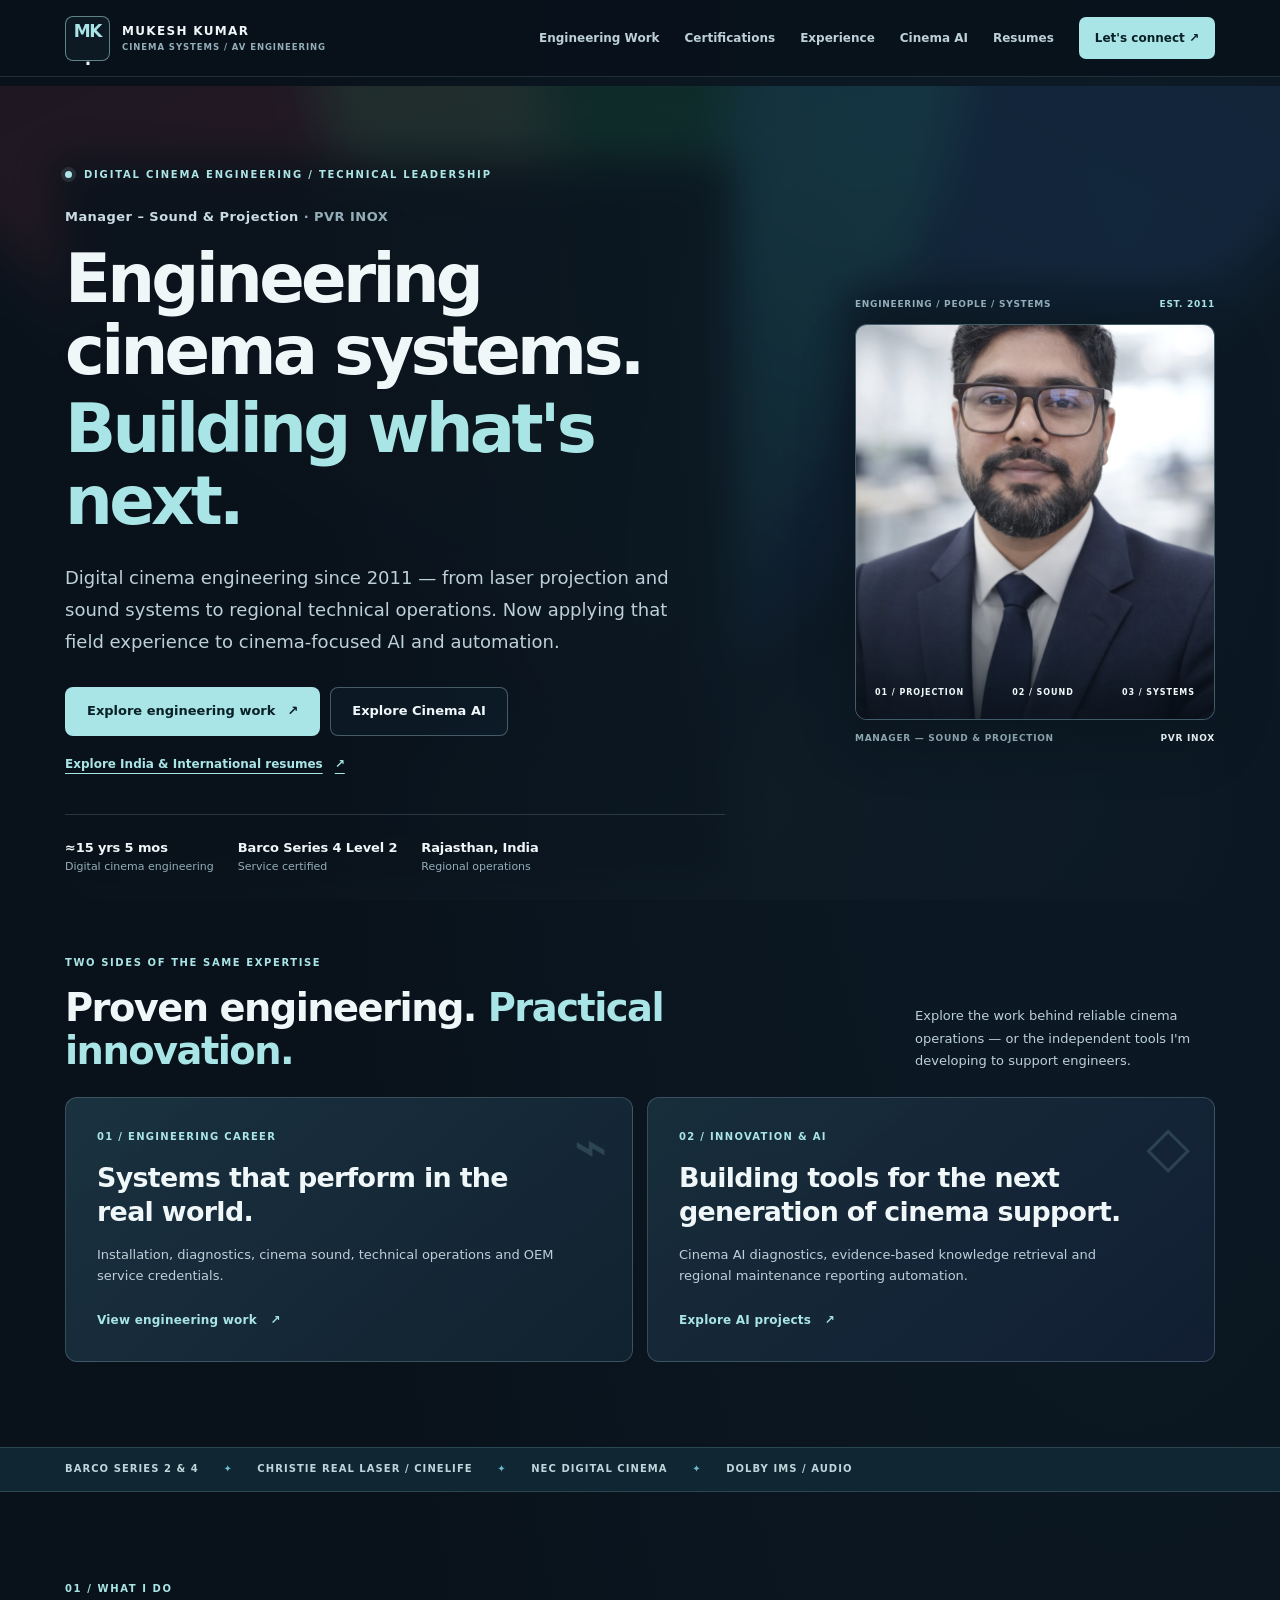
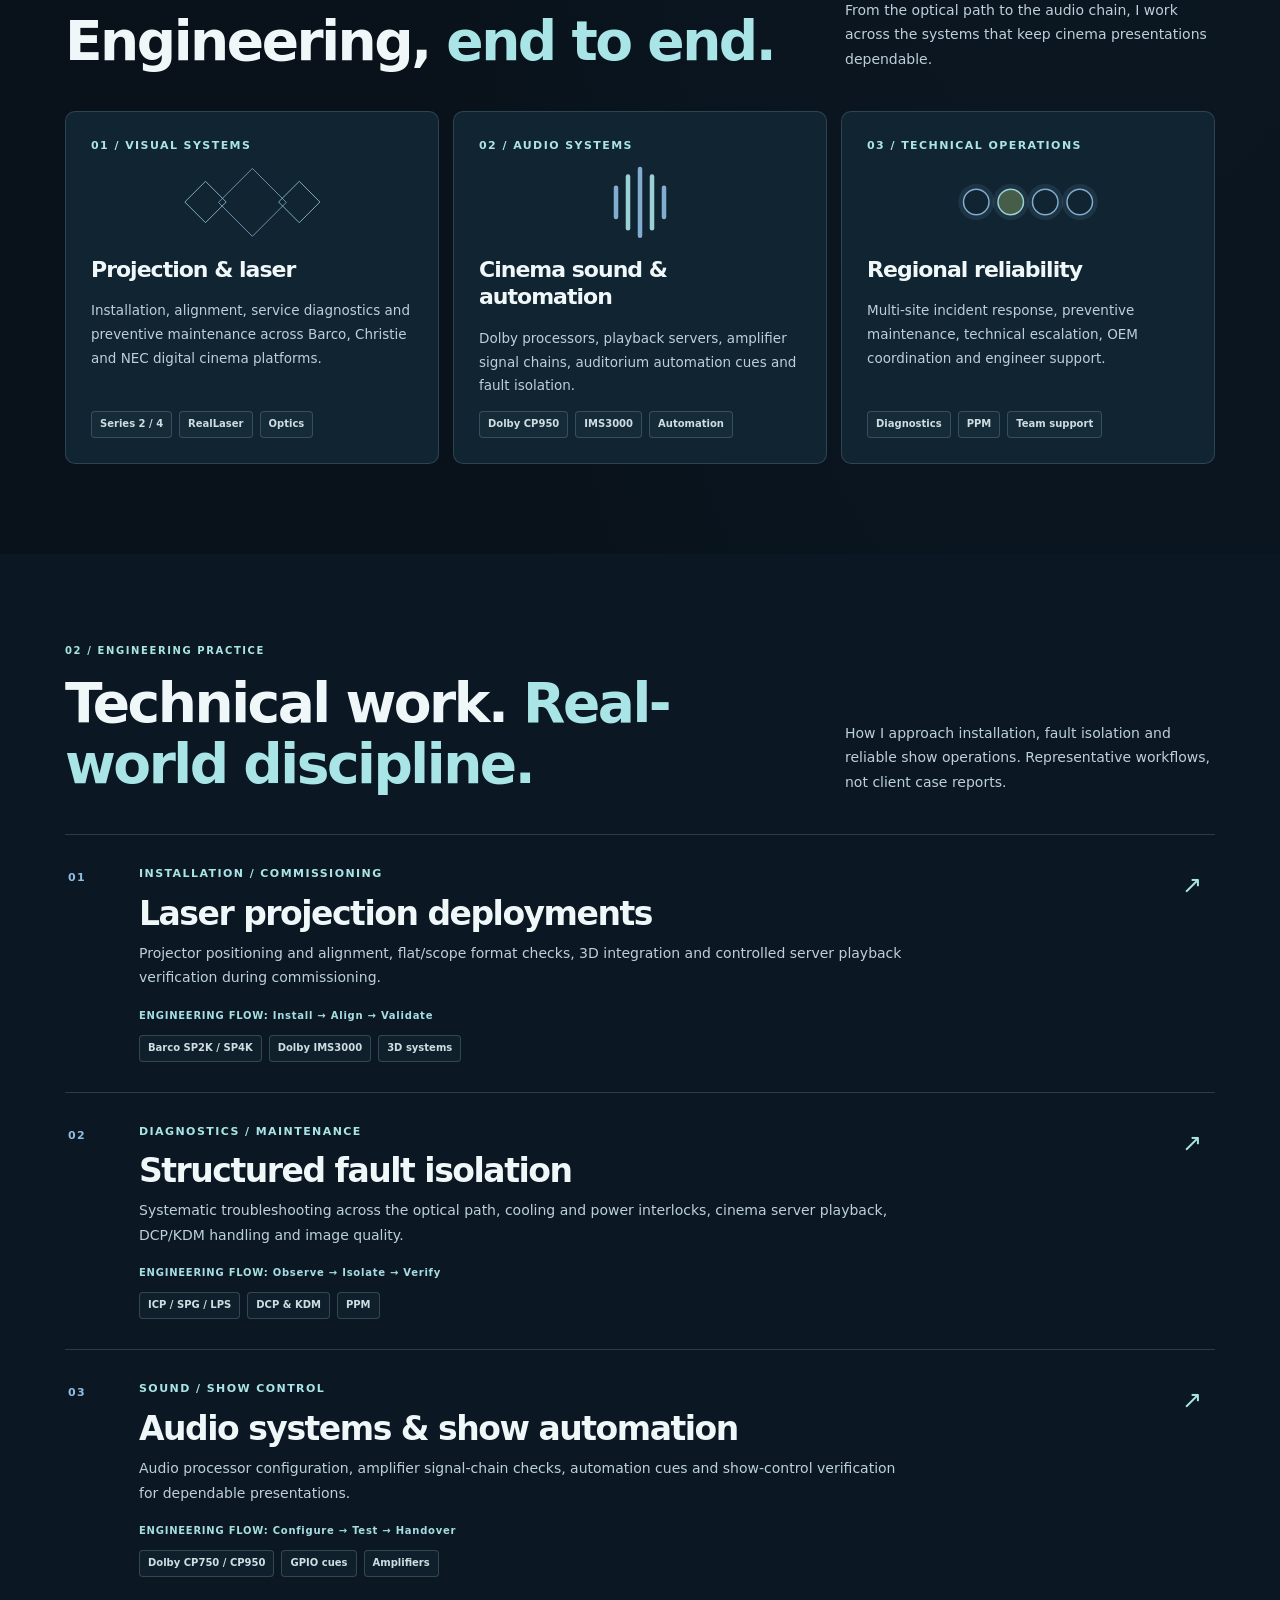
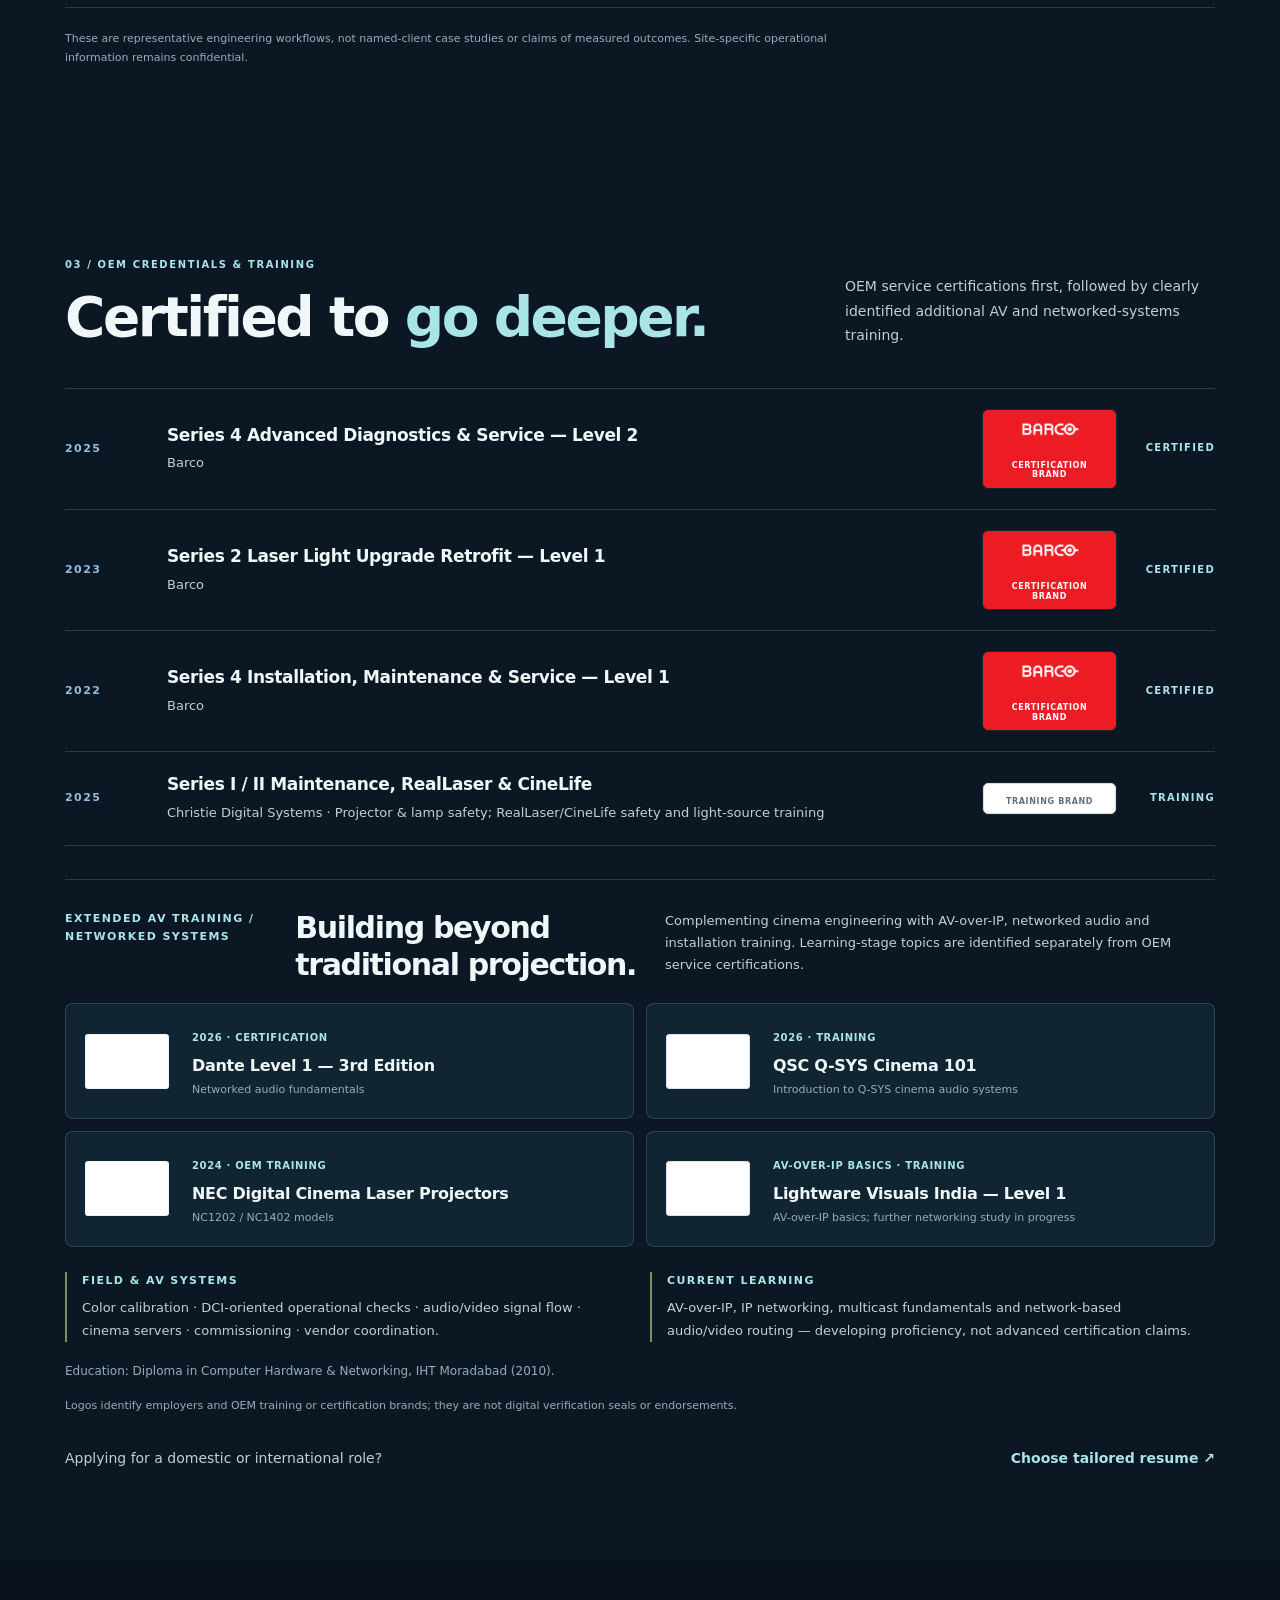
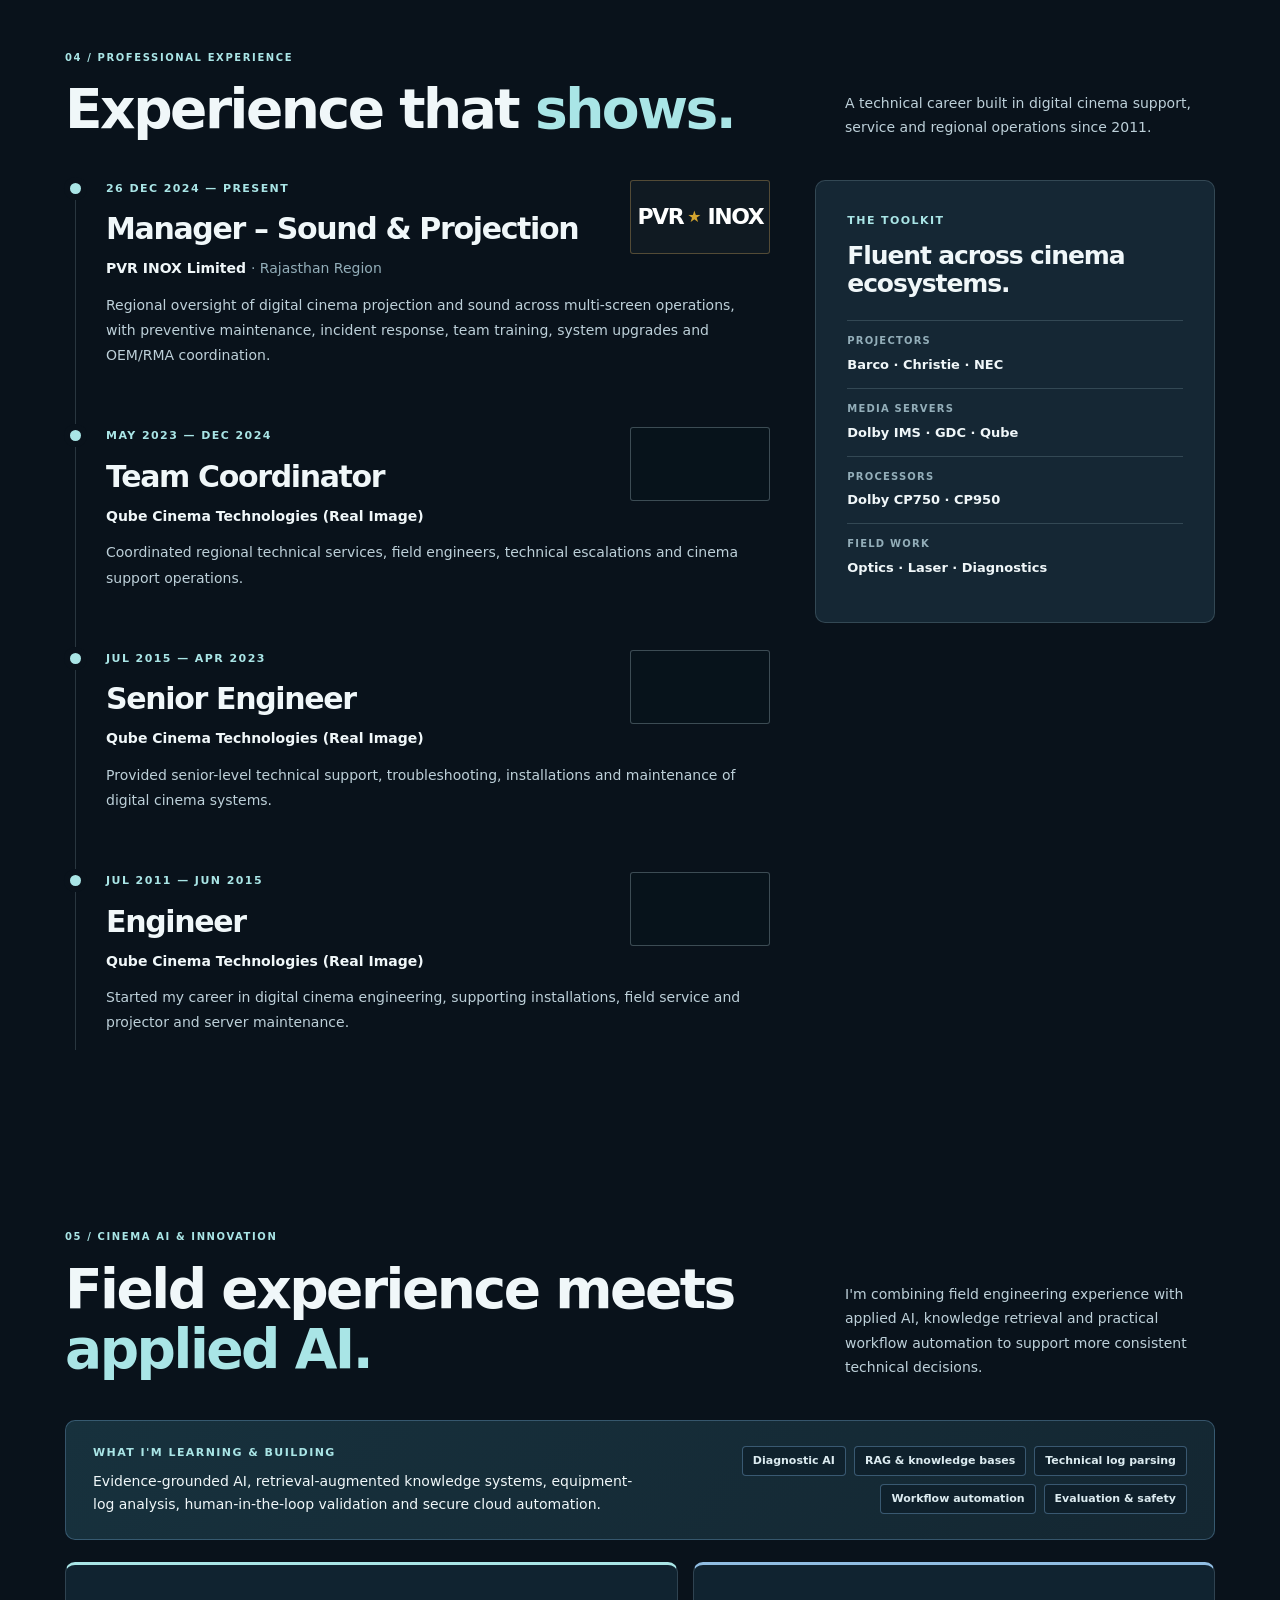
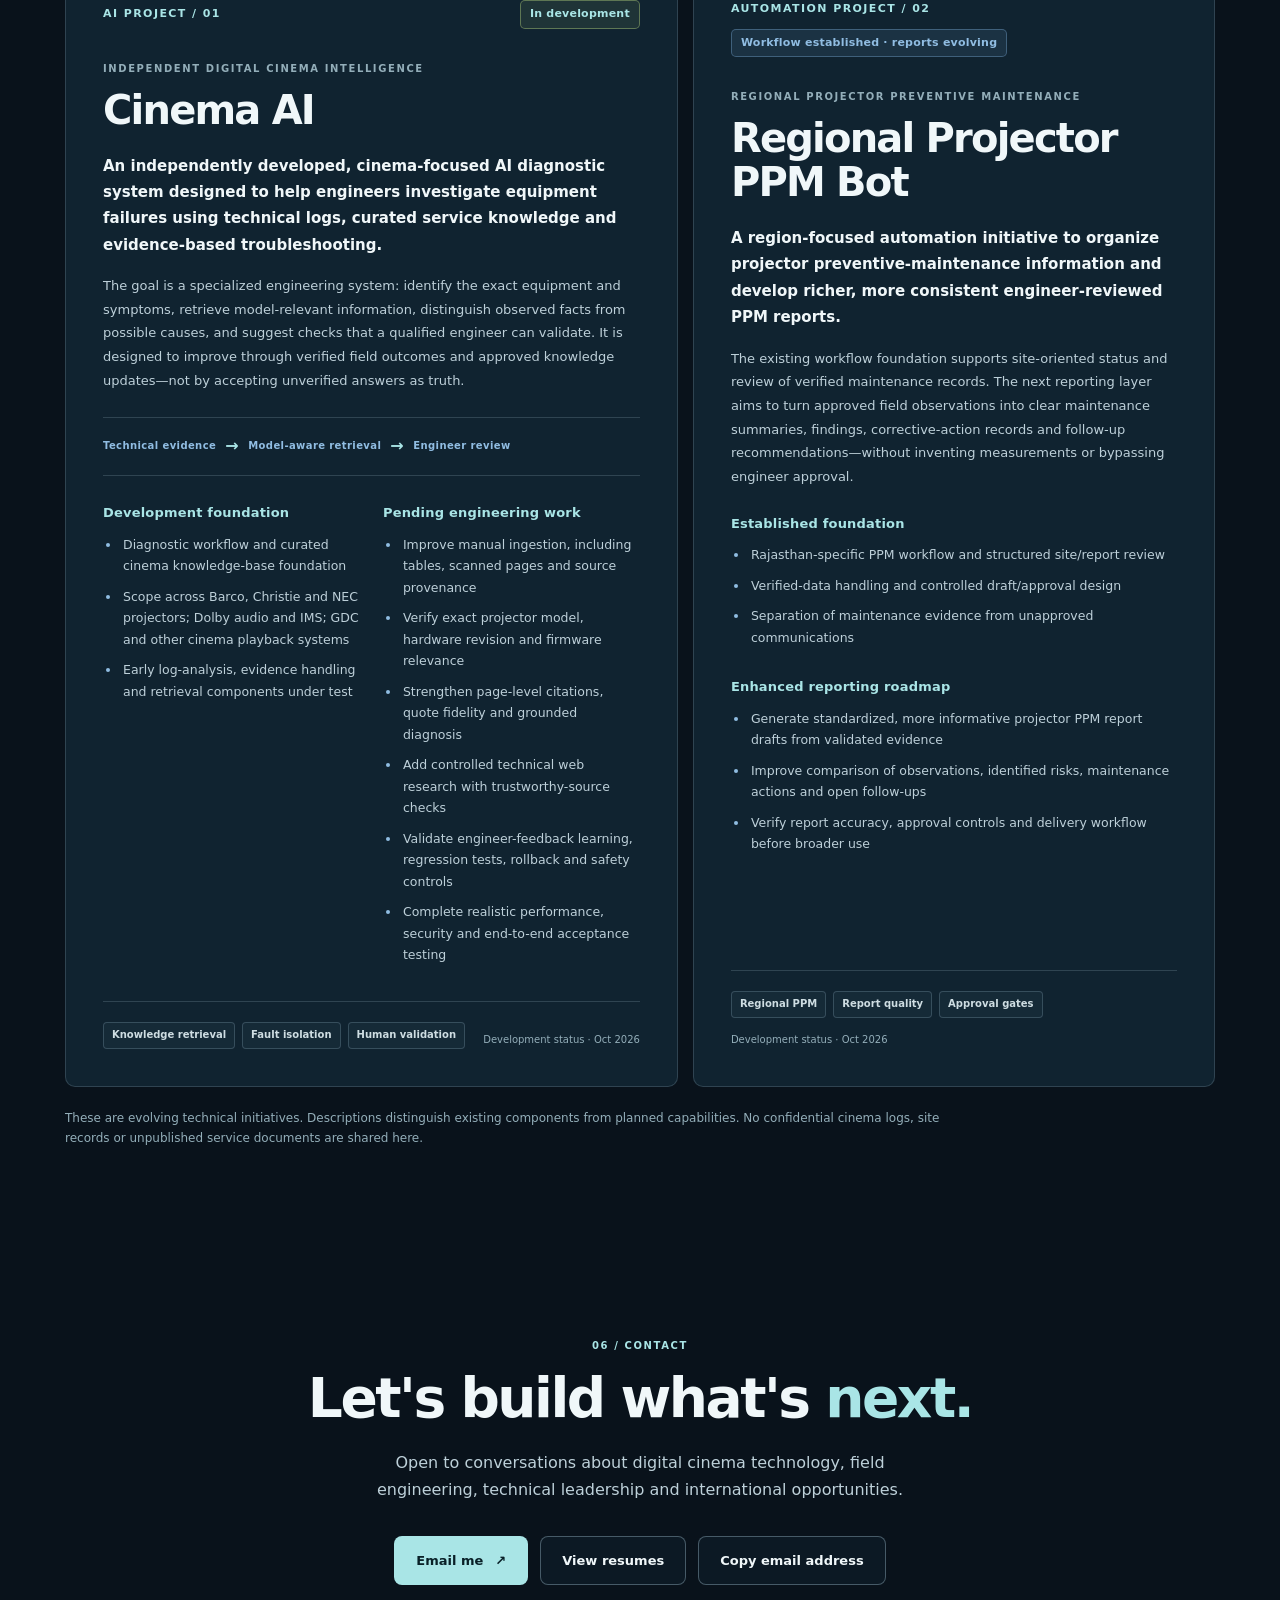
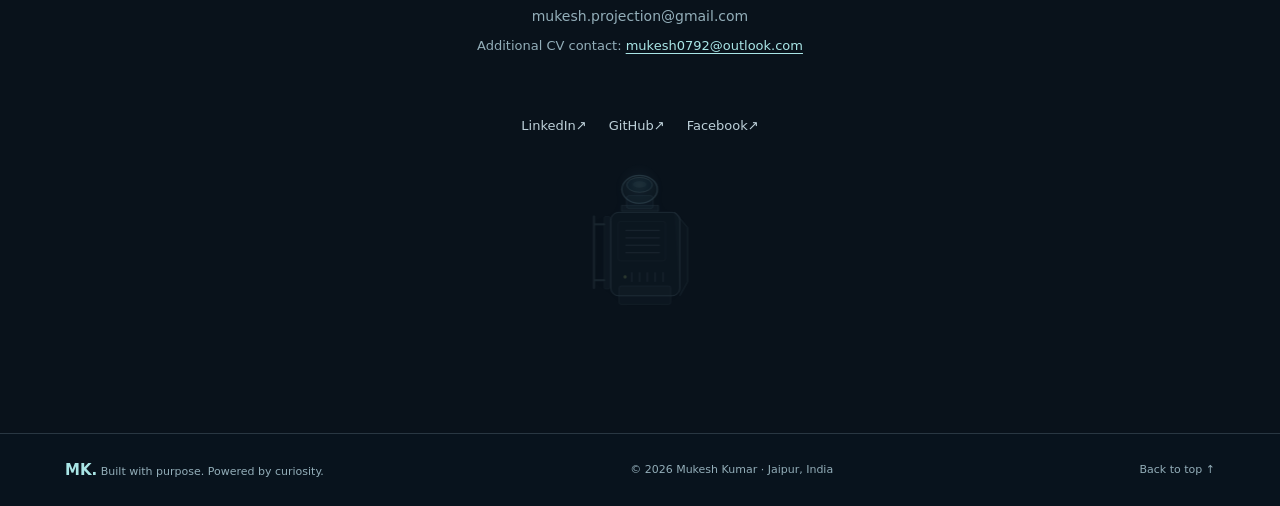
==== index.html @ bbef8043 "Surface India and international resume selector across hero, navigation, credentials and contact" ====
<!doctype html>
<html lang="en">
<head>
  <meta charset="utf-8">
  <meta name="viewport" content="width=device-width, initial-scale=1">
  <meta http-equiv="Content-Security-Policy" content="default-src 'none'; script-src 'self'; style-src 'self'; img-src 'self' data: https://www.qubecinema.com https://www.lightware.com https://assets.prod.lwm.lightware.com; font-src 'self'; connect-src 'none'; object-src 'none'; media-src 'none'; frame-src 'none'; base-uri 'self'; form-action 'none'; upgrade-insecure-requests">
  <meta name="referrer" content="strict-origin-when-cross-origin">
  <meta name="theme-color" content="#09121b">
  <meta name="color-scheme" content="dark">
  <title>Mukesh Kumar | Digital Cinema Engineer, Technical Leader &amp; Cinema AI</title>
  <meta name="description" content="Mukesh Kumar — Manager, Sound &amp; Projection at PVR INOX. Digital cinema engineering since 2011, Barco Level 2 service certification, technical operations and independent Cinema AI development.">
  <meta name="author" content="Mukesh Kumar">
  <link rel="canonical" href="https://mukesh0792.github.io/-mukesh-av/">
  <link rel="icon" href="./favicon.svg" type="image/svg+xml">
  <meta property="og:type" content="profile">
  <meta property="og:site_name" content="Mukesh Kumar — Cinema Systems">
  <meta property="og:title" content="Mukesh Kumar | Cinema Engineering &amp; Applied AI">
  <meta property="og:description" content="Digital cinema engineering since 2011. Regional technical operations, OEM service credentials and independent cinema-focused AI projects.">
  <meta property="og:url" content="https://mukesh0792.github.io/-mukesh-av/">
  <meta property="og:image" content="https://mukesh0792.github.io/-mukesh-av/mukesh.png">
  <meta name="twitter:card" content="summary">
  <link rel="stylesheet" href="./styles.css?v=portfolio-v9">
  <link rel="stylesheet" href="./portfolio-v9.css?v=1">
  <script defer src="./app.js?v=portfolio-v9"></script>
  <script defer src="./cinema-ambient.js?v=portfolio-v9"></script>
</head>
<body>
  <canvas id="cinema-rainbow-field" class="cinema-rainbow-field" aria-hidden="true"></canvas>
  <a class="skip-link" href="#main">Skip to content</a>
  <div class="site-shell">
    <header class="site-header">
      <div class="container nav-wrap">
        <a class="brand" href="#top" aria-label="Mukesh Kumar, homepage">
          <span class="brand-mark" aria-hidden="true">MK<span class="mark-dot">.</span></span>
          <span class="brand-text"><strong>MUKESH KUMAR</strong><small>CINEMA SYSTEMS / AV ENGINEERING</small></span>
        </a>
        <nav class="desktop-nav" aria-label="Main navigation">
          <a href="#work">Engineering Work</a>
          <a href="#credentials">Certifications</a>
          <a href="#career">Experience</a>
          <a href="#ai-lab">Cinema AI</a>
          <a href="./resume.html">Resumes</a>
          <a href="#contact" class="nav-contact">Let's connect <span aria-hidden="true">↗</span></a>
        </nav>
        <details class="mobile-nav">
          <summary>Menu <span aria-hidden="true">☰</span></summary>
          <nav aria-label="Mobile navigation">
            <a href="#expertise">Expertise</a>
            <a href="#work">Engineering Work</a>
            <a href="#credentials">Certifications</a>
            <a href="#career">Experience</a>
            <a href="#ai-lab">Cinema AI &amp; Projects</a>
            <a href="./resume.html">India / International Resumes</a>
            <a href="#contact">Contact</a>
          </nav>
        </details>
      </div>
    </header>

    <main id="main">
      <section class="hero container" id="top" aria-labelledby="hero-title">
        <div class="hero-copy">
          <p class="eyebrow"><span class="signal" aria-hidden="true"></span> DIGITAL CINEMA ENGINEERING / TECHNICAL LEADERSHIP</p>
          <p class="hero-role">Manager – Sound &amp; Projection <span>· PVR INOX</span></p>
          <h1 id="hero-title">Engineering cinema systems.<span>Building what's next.</span></h1>
          <p class="hero-description">Digital cinema engineering since 2011 — from laser projection and sound systems to regional technical operations. Now applying that field experience to cinema-focused AI and automation.</p>
          <div class="hero-actions">
            <a class="button button-primary" href="#work">Explore engineering work <span aria-hidden="true">↗</span></a>
            <a class="button button-outline" href="#ai-lab">Explore Cinema AI</a>
          </div>
          <a class="hero-resume-link" href="./resume.html">Explore India &amp; International resumes <span aria-hidden="true">↗</span></a>
          <div class="hero-meta" aria-label="Profile highlights">
            <span><b data-experience="short" title="Month-level estimate based on July 2011; updates automatically">Experience since July 2011</b> Digital cinema engineering</span>
            <span><b>Barco Series 4 Level 2</b> Service certified</span>
            <span><b>Rajasthan, India</b> Regional operations</span>
          </div>
        </div>
        <div class="hero-visual">
          <div class="visual-label">ENGINEERING / PEOPLE / SYSTEMS <span>EST. 2011</span></div>
          <div class="portrait-panel">
            <img src="./mukesh.png" alt="Portrait of Mukesh Kumar" width="690" height="690" fetchpriority="high" decoding="async">
            <div class="portrait-overlay" aria-hidden="true"></div>
            <div class="portrait-caption"><span>01 / PROJECTION</span><span>02 / SOUND</span><span>03 / SYSTEMS</span></div>
          </div>
          <div class="visual-footer"><span>MANAGER — SOUND &amp; PROJECTION</span><strong>PVR INOX</strong></div>
        </div>
      </section>


      <section class="pathways-section container" id="pathways" aria-labelledby="pathways-title">
        <div class="pathways-intro">
          <div>
            <p class="section-kicker">TWO SIDES OF THE SAME EXPERTISE</p>
            <h2 id="pathways-title">Proven engineering. <em>Practical innovation.</em></h2>
          </div>
          <p>Explore the work behind reliable cinema operations — or the independent tools I'm developing to support engineers.</p>
        </div>
        <div class="pathways-grid">
          <a class="pathway-card pathway-career" href="#work">
            <span class="pathway-index">01 / ENGINEERING CAREER</span>
            <span class="pathway-symbol" aria-hidden="true">⌁</span>
            <strong>Systems that perform in the real world.</strong>
            <span>Installation, diagnostics, cinema sound, technical operations and OEM service credentials.</span>
            <span class="pathway-link">View engineering work <span aria-hidden="true">↗</span></span>
          </a>
          <a class="pathway-card pathway-innovation" href="#ai-lab">
            <span class="pathway-index">02 / INNOVATION &amp; AI</span>
            <span class="pathway-symbol" aria-hidden="true">◇</span>
            <strong>Building tools for the next generation of cinema support.</strong>
            <span>Cinema AI diagnostics, evidence-based knowledge retrieval and regional maintenance reporting automation.</span>
            <span class="pathway-link">Explore AI projects <span aria-hidden="true">↗</span></span>
          </a>
        </div>
      </section>

      <div class="marquee-divider" aria-hidden="true"><div class="container">BARCO SERIES 2 & 4 <span>✦</span> CHRISTIE REAL LASER / CINELIFE <span>✦</span> NEC DIGITAL CINEMA <span>✦</span> DOLBY IMS / AUDIO</div></div>

      <section class="section container" id="expertise" aria-labelledby="expertise-title">
        <div class="section-heading">
          <div><p class="section-kicker">01 / WHAT I DO</p><h2 id="expertise-title">Engineering, <em>end to end.</em></h2></div>
          <p>From the optical path to the audio chain, I work across the systems that keep cinema presentations dependable.</p>
        </div>
        <div class="expertise-grid">
          <article class="expertise-card">
            <span class="card-index">01 / VISUAL SYSTEMS</span>
            <div class="line-art optical" aria-hidden="true"><i></i><i></i><i></i></div>
            <h3>Projection &amp; laser</h3>
            <p>Installation, alignment, service diagnostics and preventive maintenance across Barco, Christie and NEC digital cinema platforms.</p>
            <div class="tag-list"><span>Series 2 / 4</span><span>RealLaser</span><span>Optics</span></div>
          </article>
          <article class="expertise-card">
            <span class="card-index">02 / AUDIO SYSTEMS</span>
            <div class="line-art sound" aria-hidden="true"><i></i><i></i><i></i><i></i><i></i></div>
            <h3>Cinema sound &amp; automation</h3>
            <p>Dolby processors, playback servers, amplifier signal chains, auditorium automation cues and fault isolation.</p>
            <div class="tag-list"><span>Dolby CP950</span><span>IMS3000</span><span>Automation</span></div>
          </article>
          <article class="expertise-card">
            <span class="card-index">03 / TECHNICAL OPERATIONS</span>
            <div class="line-art network" aria-hidden="true"><i></i><i></i><i></i><i></i></div>
            <h3>Regional reliability</h3>
            <p>Multi-site incident response, preventive maintenance, technical escalation, OEM coordination and engineer support.</p>
            <div class="tag-list"><span>Diagnostics</span><span>PPM</span><span>Team support</span></div>
          </article>
        </div>
      </section>

      <section class="section section-alt" id="work" aria-labelledby="work-title">
        <div class="container">
          <div class="section-heading">
            <div><p class="section-kicker">02 / ENGINEERING PRACTICE</p><h2 id="work-title">Technical work. <em>Real-world discipline.</em></h2></div>
            <p>How I approach installation, fault isolation and reliable show operations. Representative workflows, not client case reports.</p>
          </div>
          <div class="work-list">
            <article class="work-row">
              <div class="work-count">01</div>
              <div class="work-main"><p class="overline">INSTALLATION / COMMISSIONING</p><h3>Laser projection deployments</h3><p>Projector positioning and alignment, flat/scope format checks, 3D integration and controlled server playback verification during commissioning.</p><p class="work-method">ENGINEERING FLOW: Install → Align → Validate</p><div class="tag-list"><span>Barco SP2K / SP4K</span><span>Dolby IMS3000</span><span>3D systems</span></div></div>
              <span class="work-glyph" aria-hidden="true">↗</span>
            </article>
            <article class="work-row">
              <div class="work-count">02</div>
              <div class="work-main"><p class="overline">DIAGNOSTICS / MAINTENANCE</p><h3>Structured fault isolation</h3><p>Systematic troubleshooting across the optical path, cooling and power interlocks, cinema server playback, DCP/KDM handling and image quality.</p><p class="work-method">ENGINEERING FLOW: Observe → Isolate → Verify</p><div class="tag-list"><span>ICP / SPG / LPS</span><span>DCP &amp; KDM</span><span>PPM</span></div></div>
              <span class="work-glyph" aria-hidden="true">↗</span>
            </article>
            <article class="work-row">
              <div class="work-count">03</div>
              <div class="work-main"><p class="overline">SOUND / SHOW CONTROL</p><h3>Audio systems &amp; show automation</h3><p>Audio processor configuration, amplifier signal-chain checks, automation cues and show-control verification for dependable presentations.</p><p class="work-method">ENGINEERING FLOW: Configure → Test → Handover</p><div class="tag-list"><span>Dolby CP750 / CP950</span><span>GPIO cues</span><span>Amplifiers</span></div></div>
              <span class="work-glyph" aria-hidden="true">↗</span>
            </article>
          </div>
          <p class="work-note">These are representative engineering workflows, not named-client case studies or claims of measured outcomes. Site-specific operational information remains confidential.</p>
        </div>
      </section>

      <section class="section section-alt" id="credentials" aria-labelledby="credentials-title">
        <div class="container">
          <div class="section-heading">
            <div><p class="section-kicker">03 / OEM CREDENTIALS &amp; TRAINING</p><h2 id="credentials-title">Certified to <em>go deeper.</em></h2></div>
            <p>OEM service certifications first, followed by clearly identified additional AV and networked-systems training.</p>
          </div>
          <div class="credentials-list">
            <div class="credential credential--branded"><span class="credential-year">2025</span><div class="credential-description"><h3>Series 4 Advanced Diagnostics &amp; Service — Level 2</h3><p>Barco</p></div><span class="issuer-stamp issuer-stamp--barco" aria-label="Barco certification brand"><img src="./BARCO_logo.png" alt="Barco logo" loading="lazy" decoding="async" width="110" height="61"><span class="issuer-stamp-label">CERTIFICATION BRAND</span></span><span class="credential-type">CERTIFIED</span></div>
            <div class="credential credential--branded"><span class="credential-year">2023</span><div class="credential-description"><h3>Series 2 Laser Light Upgrade Retrofit — Level 1</h3><p>Barco</p></div><span class="issuer-stamp issuer-stamp--barco" aria-label="Barco certification brand"><img src="./BARCO_logo.png" alt="Barco logo" loading="lazy" decoding="async" width="110" height="61"><span class="issuer-stamp-label">CERTIFICATION BRAND</span></span><span class="credential-type">CERTIFIED</span></div>
            <div class="credential credential--branded"><span class="credential-year">2022</span><div class="credential-description"><h3>Series 4 Installation, Maintenance &amp; Service — Level 1</h3><p>Barco</p></div><span class="issuer-stamp issuer-stamp--barco" aria-label="Barco certification brand"><img src="./BARCO_logo.png" alt="Barco logo" loading="lazy" decoding="async" width="110" height="61"><span class="issuer-stamp-label">CERTIFICATION BRAND</span></span><span class="credential-type">CERTIFIED</span></div>
            <div class="credential credential--branded"><span class="credential-year">2025</span><div class="credential-description"><h3>Series I / II Maintenance, RealLaser &amp; CineLife</h3><p>Christie Digital Systems · Projector &amp; lamp safety; RealLaser/CineLife safety and light-source training</p></div><span class="issuer-stamp issuer-stamp--christie" aria-label="Christie training brand"><img src="./Christie-Logo.JPG" alt="Christie logo" loading="lazy" decoding="async" width="110" height="44"><span class="issuer-stamp-label">TRAINING BRAND</span></span><span class="credential-type">TRAINING</span></div>
          </div>
          <div class="additional-training" id="extended-av-training">
            <div class="training-heading"><p class="overline">EXTENDED AV TRAINING / NETWORKED SYSTEMS</p><h3>Building beyond traditional projection.</h3><p>Complementing cinema engineering with AV-over-IP, networked audio and installation training. Learning-stage topics are identified separately from OEM service certifications.</p></div>
            <div class="training-list">
              <div class="training-entry"><div class="training-mark training-mark--dante"><img src="./Dante_Logo.jpg" alt="Dante brand" loading="lazy" decoding="async" width="92" height="46"></div><div><span class="training-year">2026 · CERTIFICATION</span><h4>Dante Level 1 — 3rd Edition</h4><p>Networked audio fundamentals</p></div></div>
              <div class="training-entry"><div class="training-mark training-mark--qsys"><img src="https://assets.prod.lwm.lightware.com/public/strapi/q_sys_logo_de43a9aac0.png" alt="Q-SYS logo" loading="lazy" decoding="async" referrerpolicy="no-referrer" width="100" height="58"></div><div><span class="training-year">2026 · TRAINING</span><h4>QSC Q-SYS Cinema 101</h4><p>Introduction to Q-SYS cinema audio systems</p></div></div>
              <div class="training-entry"><div class="training-mark training-mark--nec"><img src="./NEC_LOGO.png" alt="NEC brand" loading="lazy" decoding="async" width="92" height="46"></div><div><span class="training-year">2024 · OEM TRAINING</span><h4>NEC Digital Cinema Laser Projectors</h4><p>NC1202 / NC1402 models</p></div></div>
              <div class="training-entry"><div class="training-mark training-mark--lightware"><img src="https://www.lightware.com/images/logo.svg" alt="Lightware logo" loading="lazy" decoding="async" referrerpolicy="no-referrer" width="100" height="58"></div><div><span class="training-year">AV-OVER-IP BASICS · TRAINING</span><h4>Lightware Visuals India — Level 1</h4><p>AV-over-IP basics; further networking study in progress</p></div></div>
            </div>
          </div>
          <div class="skills-learning"><div><p class="overline">FIELD &amp; AV SYSTEMS</p><p>Color calibration · DCI-oriented operational checks · audio/video signal flow · cinema servers · commissioning · vendor coordination.</p></div><div><p class="overline">CURRENT LEARNING</p><p>AV-over-IP, IP networking, multicast fundamentals and network-based audio/video routing — developing proficiency, not advanced certification claims.</p></div></div>
          <p class="career-education">Education: Diploma in Computer Hardware &amp; Networking, IHT Moradabad (2010).</p>
          <p class="brand-usage-note">Logos identify employers and OEM training or certification brands; they are not digital verification seals or endorsements.</p>
          <div class="resume-link"><span>Applying for a domestic or international role?</span><a href="./resume.html">Choose tailored resume <span aria-hidden="true">↗</span></a></div>
        </div>
      </section>

      <section class="section container" id="career" aria-labelledby="career-title">
        <div class="section-heading">
          <div><p class="section-kicker">04 / PROFESSIONAL EXPERIENCE</p><h2 id="career-title">Experience that <em>shows.</em></h2></div>
          <p>A technical career built in digital cinema support, service and regional operations since 2011.</p>
        </div>
        <div class="career-grid">
          <div class="timeline">
            <article class="timeline-item">
              <div class="timeline-marker" aria-hidden="true"></div>
              <div class="timeline-role-heading">
                <div>
                  <p class="overline">26 DEC 2024 — PRESENT</p>
                  <h3>Manager – Sound &amp; Projection</h3>
                  <p class="company">PVR INOX Limited <span>· Rajasthan Region</span></p>
                </div>
                <span class="career-company-logo career-company-logo--pvr">
                  <span class="pvr-star-wordmark" role="img" aria-label="PVR INOX star wordmark"><span>PVR</span><span class="pvr-wordmark-star" aria-hidden="true">★</span><span>INOX</span></span>
                </span>
              </div>
              <p>Regional oversight of digital cinema projection and sound across multi-screen operations, with preventive maintenance, incident response, team training, system upgrades and OEM/RMA coordination.</p>
            </article>
            <article class="timeline-item">
              <div class="timeline-marker" aria-hidden="true"></div>
              <div class="timeline-role-heading">
                <div>
                  <p class="overline">MAY 2023 — DEC 2024</p>
                  <h3>Team Coordinator</h3>
                  <p class="company">Qube Cinema Technologies (Real Image)</p>
                </div>
                <span class="career-company-logo career-company-logo--qube">
                  <img src="https://www.qubecinema.com/sites/default/files/u76/qube_logo_new.png" alt="Qube Cinema logo" loading="lazy" decoding="async" referrerpolicy="no-referrer" width="158" height="64">
                </span>
              </div>
              <p>Coordinated regional technical services, field engineers, technical escalations and cinema support operations.</p>
            </article>
            <article class="timeline-item">
              <div class="timeline-marker" aria-hidden="true"></div>
              <div class="timeline-role-heading">
                <div>
                  <p class="overline">JUL 2015 — APR 2023</p>
                  <h3>Senior Engineer</h3>
                  <p class="company">Qube Cinema Technologies (Real Image)</p>
                </div>
                <span class="career-company-logo career-company-logo--qube">
                  <img src="https://www.qubecinema.com/sites/default/files/u76/qube_logo_new.png" alt="Qube Cinema logo" loading="lazy" decoding="async" referrerpolicy="no-referrer" width="158" height="64">
                </span>
              </div>
              <p>Provided senior-level technical support, troubleshooting, installations and maintenance of digital cinema systems.</p>
            </article>
            <article class="timeline-item">
              <div class="timeline-marker" aria-hidden="true"></div>
              <div class="timeline-role-heading">
                <div>
                  <p class="overline">JUL 2011 — JUN 2015</p>
                  <h3>Engineer</h3>
                  <p class="company">Qube Cinema Technologies (Real Image)</p>
                </div>
                <span class="career-company-logo career-company-logo--qube">
                  <img src="https://www.qubecinema.com/sites/default/files/u76/qube_logo_new.png" alt="Qube Cinema logo" loading="lazy" decoding="async" referrerpolicy="no-referrer" width="158" height="64">
                </span>
              </div>
              <p>Started my career in digital cinema engineering, supporting installations, field service and projector and server maintenance.</p>
            </article>
          </div>
          <aside class="career-aside" aria-label="Technical toolkit">
            <p class="overline">THE TOOLKIT</p>
            <h3>Fluent across cinema ecosystems.</h3>
            <div class="tool-stack">
              <div><span>PROJECTORS</span><strong>Barco · Christie · NEC</strong></div>
              <div><span>MEDIA SERVERS</span><strong>Dolby IMS · GDC · Qube</strong></div>
              <div><span>PROCESSORS</span><strong>Dolby CP750 · CP950</strong></div>
              <div><span>FIELD WORK</span><strong>Optics · Laser · Diagnostics</strong></div>
            </div>
          </aside>
        </div>
      </section>

      <section class="section container ai-section" id="ai-lab" aria-labelledby="ai-title">
        <div class="section-heading">
          <div>
            <p class="section-kicker">05 / CINEMA AI &amp; INNOVATION</p>
            <h2 id="ai-title">Field experience meets <em>applied AI.</em></h2>
          </div>
          <p>I'm combining field engineering experience with applied AI, knowledge retrieval and practical workflow automation to support more consistent technical decisions.</p>
        </div>

        <div class="ai-learning-bar">
          <div>
            <span class="overline">WHAT I'M LEARNING &amp; BUILDING</span>
            <p>Evidence-grounded AI, retrieval-augmented knowledge systems, equipment-log analysis, human-in-the-loop validation and secure cloud automation.</p>
          </div>
          <div class="ai-learning-tags" aria-label="AI development focus areas">
            <span>Diagnostic AI</span>
            <span>RAG &amp; knowledge bases</span>
            <span>Technical log parsing</span>
            <span>Workflow automation</span>
            <span>Evaluation &amp; safety</span>
          </div>
        </div>

        <div class="ai-project-grid">
          <article class="ai-project ai-project-featured" aria-labelledby="cinema-ai-title">
            <div class="ai-project-top">
              <span class="card-index">AI PROJECT / 01</span>
              <span class="ai-project-stage">In development</span>
            </div>
            <p class="ai-project-category">INDEPENDENT DIGITAL CINEMA INTELLIGENCE</p>
            <h3 id="cinema-ai-title">Cinema AI</h3>
            <p class="ai-project-lead">An independently developed, cinema-focused AI diagnostic system designed to help engineers investigate equipment failures using technical logs, curated service knowledge and evidence-based troubleshooting.</p>
            <p class="ai-project-copy">The goal is a specialized engineering system: identify the exact equipment and symptoms, retrieve model-relevant information, distinguish observed facts from possible causes, and suggest checks that a qualified engineer can validate. It is designed to improve through verified field outcomes and approved knowledge updates—not by accepting unverified answers as truth.</p>

            <div class="ai-steps" aria-label="Cinema AI intended diagnostic process">
              <span>Technical evidence</span>
              <span aria-hidden="true">→</span>
              <span>Model-aware retrieval</span>
              <span aria-hidden="true">→</span>
              <span>Engineer review</span>
            </div>

            <div class="ai-details">
              <div>
                <h4>Development foundation</h4>
                <ul>
                  <li>Diagnostic workflow and curated cinema knowledge-base foundation</li>
                  <li>Scope across Barco, Christie and NEC projectors; Dolby audio and IMS; GDC and other cinema playback systems</li>
                  <li>Early log-analysis, evidence handling and retrieval components under test</li>
                </ul>
              </div>
              <div>
                <h4>Pending engineering work</h4>
                <ul>
                  <li>Improve manual ingestion, including tables, scanned pages and source provenance</li>
                  <li>Verify exact projector model, hardware revision and firmware relevance</li>
                  <li>Strengthen page-level citations, quote fidelity and grounded diagnosis</li>
                  <li>Add controlled technical web research with trustworthy-source checks</li>
                  <li>Validate engineer-feedback learning, regression tests, rollback and safety controls</li>
                  <li>Complete realistic performance, security and end-to-end acceptance testing</li>
                </ul>
              </div>
            </div>
            <div class="ai-project-bottom">
              <div class="tag-list"><span>Knowledge retrieval</span><span>Fault isolation</span><span>Human validation</span></div>
              <span class="ai-project-update">Development status · Oct 2026</span>
            </div>
          </article>

          <article class="ai-project" aria-labelledby="ppm-ai-title">
            <div class="ai-project-top">
              <span class="card-index">AUTOMATION PROJECT / 02</span>
              <span class="ai-project-stage">Workflow established · reports evolving</span>
            </div>
            <p class="ai-project-category">REGIONAL PROJECTOR PREVENTIVE MAINTENANCE</p>
            <h3 id="ppm-ai-title">Regional Projector PPM Bot</h3>
            <p class="ai-project-lead">A region-focused automation initiative to organize projector preventive-maintenance information and develop richer, more consistent engineer-reviewed PPM reports.</p>
            <p class="ai-project-copy">The existing workflow foundation supports site-oriented status and review of verified maintenance records. The next reporting layer aims to turn approved field observations into clear maintenance summaries, findings, corrective-action records and follow-up recommendations—without inventing measurements or bypassing engineer approval.</p>
            <div class="ai-details ai-details-stack">
              <div>
                <h4>Established foundation</h4>
                <ul>
                  <li>Rajasthan-specific PPM workflow and structured site/report review</li>
                  <li>Verified-data handling and controlled draft/approval design</li>
                  <li>Separation of maintenance evidence from unapproved communications</li>
                </ul>
              </div>
              <div>
                <h4>Enhanced reporting roadmap</h4>
                <ul>
                  <li>Generate standardized, more informative projector PPM report drafts from validated evidence</li>
                  <li>Improve comparison of observations, identified risks, maintenance actions and open follow-ups</li>
                  <li>Verify report accuracy, approval controls and delivery workflow before broader use</li>
                </ul>
              </div>
            </div>
            <div class="ai-project-bottom">
              <div class="tag-list"><span>Regional PPM</span><span>Report quality</span><span>Approval gates</span></div>
              <span class="ai-project-update">Development status · Oct 2026</span>
            </div>
          </article>
        </div>
        <p class="ai-disclaimer">These are evolving technical initiatives. Descriptions distinguish existing components from planned capabilities. No confidential cinema logs, site records or unpublished service documents are shared here.</p>
      </section>

      <section class="contact-section container" id="contact" aria-labelledby="contact-title">
        <div class="contact-heading">
          <p class="section-kicker">06 / CONTACT</p>
          <h2 id="contact-title">Let's build what's <em>next.</em></h2>
          <p>Open to conversations about digital cinema technology, field engineering, technical leadership and international opportunities.</p>
        </div>
        <div class="contact-actions">
          <a class="button button-primary" href="mailto:mukesh.projection@gmail.com?subject=Cinema%20Engineering%20Enquiry">Email me <span aria-hidden="true">↗</span></a>
          <a class="button button-outline" href="./resume.html">View resumes</a>
          <button class="button button-outline" type="button" id="copy-email">Copy email address</button>
        </div>
        <p class="contact-email">mukesh.projection@gmail.com</p>
        <p class="contact-email-secondary">Additional CV contact: <a href="mailto:mukesh0792@outlook.com">mukesh0792@outlook.com</a></p>
        <p class="copy-feedback" id="copy-feedback" role="status" aria-live="polite"></p>
        <div class="contact-socials">
          <a href="https://www.linkedin.com/in/mukesh-kumar-1a42bb23" target="_blank" rel="noopener noreferrer">LinkedIn <span aria-hidden="true">↗</span></a>
          <a href="https://github.com/mukesh0792" target="_blank" rel="noopener noreferrer">GitHub <span aria-hidden="true">↗</span></a>
          <a href="https://www.facebook.com/share/1Jtk66hXDC/" target="_blank" rel="noopener noreferrer" aria-label="Facebook profile (opens in new tab)">Facebook <span aria-hidden="true">↗</span></a>
        </div>
        <!-- Decorative projector belongs to the Contact section, not the viewport. -->
        <div class="projection-ambient" data-phase="idle" aria-hidden="true">
          <svg class="projection-scene" viewBox="835 320 365 270" xmlns="http://www.w3.org/2000/svg" focusable="false">
            <defs>
              <linearGradient id="cinema-ray-red" x1="0%" y1="30%" x2="100%" y2="70%">
                <stop offset="0%" stop-color="#f24453" stop-opacity="0"/>
                <stop offset="64%" stop-color="#f24453" stop-opacity=".40"/>
                <stop offset="100%" stop-color="#f24453" stop-opacity=".12"/>
              </linearGradient>
              <linearGradient id="cinema-ray-green" x1="0%" y1="35%" x2="100%" y2="65%">
                <stop offset="0%" stop-color="#6ae6a0" stop-opacity="0"/>
                <stop offset="65%" stop-color="#6ae6a0" stop-opacity=".40"/>
                <stop offset="100%" stop-color="#6ae6a0" stop-opacity=".12"/>
              </linearGradient>
              <linearGradient id="cinema-ray-white" x1="0%" y1="35%" x2="100%" y2="65%">
                <stop offset="0%" stop-color="#eaf8fc" stop-opacity="0"/>
                <stop offset="65%" stop-color="#eaf8fc" stop-opacity=".38"/>
                <stop offset="100%" stop-color="#eaf8fc" stop-opacity=".10"/>
              </linearGradient>
              <radialGradient id="cinema-lens-glow">
                <stop offset="0%" stop-color="#c9f9f3" stop-opacity=".45"/>
                <stop offset="52%" stop-color="#79becf" stop-opacity=".17"/>
                <stop offset="100%" stop-color="#79becf" stop-opacity="0"/>
              </radialGradient>
            </defs>

            <!-- Beams originate from the illustrated optical axis at x=876, y=457. -->
            <g class="projection-rays">
              <path class="projection-ray-red" d="M876 457 L40 60 L40 154 Z" fill="url(#cinema-ray-red)"/>
              <path class="projection-ray-green" d="M876 457 L40 170 L40 266 Z" fill="url(#cinema-ray-green)"/>
              <path class="projection-ray-white" d="M876 457 L40 286 L40 392 Z" fill="url(#cinema-ray-white)"/>
              <path d="M876 457 L40 60 M876 457 L40 392" fill="none" stroke="#b0d0db" stroke-width="1" stroke-opacity=".14"/>
            </g>

            <!-- RGB/white cinema colour-band test pattern, activated as the visitor scrolls. -->
            <g class="projection-color-bars">
              <rect x="136" y="161" width="465" height="182" rx="1" fill="none" stroke="#b0c8d6" stroke-width="2" stroke-opacity=".36"/>
              <rect x="150" y="175" width="108" height="154" fill="#f34c55" fill-opacity=".20"/>
              <rect x="260" y="175" width="108" height="154" fill="#70edac" fill-opacity=".20"/>
              <rect x="370" y="175" width="108" height="154" fill="#f2f8fb" fill-opacity=".20"/>
              <rect x="480" y="175" width="107" height="154" fill="#8bb6cb" fill-opacity=".08"/>
              <path d="M150 315 H587 M150 191 H587" fill="none" stroke="#bbd2dc" stroke-opacity=".23" stroke-width="1"/>
            </g>

            <!-- Flat/scope framing guides and focus crosshair, intentionally subdued. -->
            <g class="projection-framing">
              <rect x="102" y="108" width="560" height="313" rx="1" fill="none" stroke="#bcd7e4" stroke-width="2" stroke-opacity=".50"/>
              <rect x="148" y="146" width="469" height="235" rx="1" fill="none" stroke="#bcd7e4" stroke-width="1.5" stroke-dasharray="16 8" stroke-opacity=".50"/>
              <rect x="198" y="177" width="370" height="175" rx="1" fill="none" stroke="#bcd7e4" stroke-width="1" stroke-opacity=".26"/>
              <path d="M382 108 V421 M102 264 H662" stroke="#9ac4d6" stroke-width="1" stroke-opacity=".35" stroke-dasharray="7 12" fill="none"/>
              <circle cx="382" cy="264" r="37" fill="none" stroke="#b2d8df" stroke-width="1" stroke-opacity=".44"/>
              <circle cx="382" cy="264" r="14" fill="none" stroke="#b2d8df" stroke-width="1" stroke-opacity=".35"/>
              <path d="M102 108 h34 M102 108 v34 M662 108 h-34 M662 108 v34 M102 421 h34 M102 421 v-34 M662 421 h-34 M662 421 v-34" fill="none" stroke="#e6fafb" stroke-opacity=".58" stroke-width="3"/>
            </g>

            <!-- Generic digital-cinema projector silhouette, not an OEM-specific product. -->
            <g class="projection-projector">
              <rect x="943" y="358" width="203" height="168" rx="19" fill="#7bb4c8" fill-opacity=".09" stroke="#9ec7d7" stroke-opacity=".55" stroke-width="2"/>
              <path d="M942 371 L980 339 H1112 L1146 358" fill="#7bb4c8" fill-opacity=".07" stroke="#9ec7d7" stroke-opacity=".37" stroke-width="2"/>
              <rect x="1122" y="380" width="45" height="126" rx="5" fill="#8fb5c7" fill-opacity=".10" stroke="#9ec7d7" stroke-opacity=".40"/>
              <rect x="965" y="393" width="96" height="115" rx="6" fill="none" stroke="#a5c7d8" stroke-opacity=".28"/>
              <g stroke="#a1c9d5" stroke-width="3" stroke-linecap="round" stroke-opacity=".29">
                <path d="M987 408 V489 M1005 408 V489 M1023 408 V489 M1041 408 V489"/>
                <path d="M1090 399 H1111 M1090 418 H1111 M1090 437 H1111 M1090 456 H1111 M1090 475 H1111"/>
              </g>
              <rect x="953" y="528" width="176" height="14" rx="3" fill="#7fa6b7" fill-opacity=".13" stroke="#8db7ca" stroke-opacity=".35"/>
              <path d="M972 543 V567 M1108 543 V567 M953 567 H1127" fill="none" stroke="#a1c6d2" stroke-width="5" stroke-linecap="round" stroke-opacity=".37"/>
              <path d="M926 410 H940 V500 H926 Z" fill="#79b2c4" fill-opacity=".19" stroke="#a4d3e3" stroke-opacity=".58"/>
              <rect x="902" y="423" width="32" height="65" rx="7" fill="#4c839c" fill-opacity=".20" stroke="#a4d3e3" stroke-opacity=".54"/>
              <ellipse cx="887" cy="456" rx="34" ry="43" fill="#71b4c5" fill-opacity=".12" stroke="#a4d8e6" stroke-opacity=".60" stroke-width="3"/>
              <ellipse cx="876" cy="456" rx="18" ry="31" fill="#13384a" fill-opacity=".70" stroke="#bfe7ee" stroke-opacity=".57" stroke-width="2"/>
              <circle cx="876" cy="456" r="52" fill="url(#cinema-lens-glow)" class="projection-optical-glow"/>
              <ellipse cx="875" cy="456" rx="8" ry="17" fill="#a2dfe7" fill-opacity=".21"/>
              <circle cx="1100" cy="491" r="4" fill="#d4f78b" fill-opacity=".58"/>
            </g>
          </svg>
        </div>
      </section>
    </main>

    <footer class="site-footer">
      <div class="container footer-inner">
        <p><strong>MK.</strong> Built with purpose. Powered by curiosity.</p>
        <p>© <span id="year">2026</span> Mukesh Kumar · Jaipur, India</p>
        
        <a href="#top">Back to top ↑</a>
      </div>
    </footer>
  </div>
</body>
</html>
---- styles.css ----
:root{color-scheme:dark;--bg:#0b121a;--alt:#101d29;--panel:#152532;--ink:#f3f7f6;--muted:#b4c4cd;--soft:#8da5b0;--accent:#d4f78b;--blue:#83b9e8;--line:rgba(189,214,225,.19)}
*{box-sizing:border-box}html{scroll-behavior:smooth;scroll-padding-top:98px}body{margin:0;background:var(--bg);color:var(--ink);font:16px/1.7 system-ui,-apple-system,"Segoe UI",sans-serif;-webkit-font-smoothing:antialiased}a{color:inherit;text-decoration:none}button{font:inherit}img{display:block;max-width:100%;height:auto}h1,h2,h3{line-height:1.1;letter-spacing:-.045em;margin:0}p{margin:0 0 1em}::selection{background:var(--accent);color:var(--bg)}:focus-visible{outline:3px solid var(--accent);outline-offset:4px}.container{width:min(calc(100% - 56px),1180px);margin-inline:auto}.site-shell{overflow:clip}.skip-link{position:absolute;top:-80px;left:12px;z-index:50;padding:8px 14px;background:var(--accent);color:var(--bg)}.skip-link:focus{top:12px}
.site-header{position:sticky;top:0;z-index:30;background:rgba(11,18,26,.96);border-bottom:1px solid var(--line)}@supports(backdrop-filter:blur(16px)){.site-header{backdrop-filter:blur(16px);background:rgba(11,18,26,.85)}}
.nav-wrap{min-height:86px;display:flex;align-items:center;justify-content:space-between;gap:20px}.brand{display:flex;align-items:center;gap:14px}.brand-mark{border:1px solid rgba(212,247,139,.55);width:50px;height:50px;display:grid;place-items:center;color:var(--accent);font-size:19px;font-weight:900;letter-spacing:-.07em}.mark-dot{color:var(--ink)}.brand-text{display:flex;flex-direction:column;line-height:1.6}.brand-text strong{font-size:12px;letter-spacing:.12em}.brand-text small{font-size:9px;color:var(--soft);font-weight:700;letter-spacing:.1em}.desktop-nav{display:flex;align-items:center;gap:28px}.desktop-nav a{font-size:12px;font-weight:750;color:var(--muted)}.desktop-nav a:hover,.footer-inner a:hover,.contact-socials a:hover{color:var(--accent)}.desktop-nav .nav-contact{color:#101b19;background:var(--accent);padding:12px 19px}.mobile-nav{display:none}
.hero{display:grid;grid-template-columns:minmax(0,1.05fr) minmax(300px,.95fr);gap:clamp(30px,5vw,75px);align-items:center;padding-block:80px 100px;min-height:685px}.hero h1{font-size:clamp(54px,6.3vw,92px);max-width:660px;font-weight:850;margin-bottom:26px}.hero h1 span,.section-heading em,.contact-heading em{color:var(--accent);font-style:normal}.hero-description{font-size:clamp(17px,1.5vw,20px);color:var(--muted);max-width:575px;line-height:1.7;margin-bottom:32px}.eyebrow,.section-kicker,.overline,.card-index,.visual-label,.visual-footer,.credential-year,.credential-type,.work-count{font-size:11px;letter-spacing:.13em;font-weight:780}.eyebrow{display:flex;align-items:center;gap:12px;color:var(--accent);margin-bottom:25px}.signal{height:9px;width:9px;border-radius:50%;background:var(--accent);box-shadow:0 0 0 5px rgba(212,247,139,.1)}.hero-actions,.contact-actions{display:flex;gap:12px;flex-wrap:wrap}.button{display:inline-flex;align-items:center;justify-content:center;gap:20px;min-height:51px;padding:12px 21px;border:1px solid transparent;border-radius:2px;cursor:pointer;font-size:13px;font-weight:780;transition:background .2s,transform .2s}.button:hover{transform:translateY(-2px)}.button-primary{background:var(--accent);color:#0e1818}.button-primary:hover{background:#e5ffb5}.button-outline{border-color:rgba(190,211,224,.4);background:transparent;color:var(--ink)}.button-outline:hover{border-color:var(--accent)}.hero-meta{display:flex;flex-wrap:wrap;gap:15px 24px;border-top:1px solid var(--line);padding-top:25px;margin-top:44px}.hero-meta span{color:var(--soft);font-size:11px;display:flex;flex-direction:column}.hero-meta b{font-size:13px;color:var(--ink)}
.hero-visual{position:relative;max-width:490px;width:100%;margin-left:auto}.visual-label,.visual-footer{display:flex;justify-content:space-between;gap:12px;color:var(--soft);font-size:10px}.visual-label{padding-bottom:12px}.visual-label span{color:var(--accent)}.portrait-panel{position:relative;overflow:hidden;aspect-ratio:4/4.4;border:1px solid var(--line);background:linear-gradient(135deg,#1c3946,#09131b)}.portrait-panel img{width:100%;height:100%;object-fit:cover;object-position:center top;filter:saturate(.7) contrast(1.06)}.portrait-overlay{position:absolute;inset:0;background:linear-gradient(to top,rgba(6,14,23,.8),transparent 43%);pointer-events:none}.portrait-caption{position:absolute;bottom:20px;left:19px;right:19px;display:flex;justify-content:space-between;gap:6px;flex-wrap:wrap;color:#f1fafb;font-size:9px;font-weight:700;letter-spacing:.12em}.visual-footer{padding-top:16px}.visual-footer strong{color:var(--ink)}
.marquee-divider{background:#d4f78b;color:#15211b;white-space:nowrap;overflow:hidden;font-size:11px;font-weight:850;letter-spacing:.11em;padding-block:16px}.marquee-divider span{padding-inline:28px;color:#465d32}
.section{padding-block:110px}.section-alt{background:rgba(16,29,41,.94)}.section-heading{display:flex;align-items:end;justify-content:space-between;gap:35px;margin-bottom:48px}.section-heading>div{flex:1}.section-kicker{color:var(--accent);margin-bottom:18px}.section-heading h2,.contact-heading h2{font-size:clamp(39px,5vw,62px);font-weight:800}.section-heading>p{max-width:345px;color:var(--muted);font-size:14px;margin:0}
.expertise-grid{display:grid;grid-template-columns:repeat(3,minmax(0,1fr));gap:14px}.expertise-card{background:var(--panel);border:1px solid var(--line);padding:28px;min-height:360px;display:flex;flex-direction:column;transition:border-color .2s,transform .2s}.expertise-card:hover{border-color:rgba(212,247,139,.55);transform:translateY(-3px)}.card-index{color:var(--accent)}.expertise-card h3{font-size:24px;margin-bottom:16px}.expertise-card p{color:var(--muted);font-size:14px;line-height:1.72}.tag-list{display:flex;gap:7px;flex-wrap:wrap;margin-top:auto}.tag-list span{border:1px solid var(--line);color:#cedde2;padding:3px 9px;font-size:10px;font-weight:700}.line-art{height:95px;display:flex;align-items:center;justify-content:center;gap:10px;margin-block:15px 20px;opacity:.9}.optical i{width:40px;height:40px;border:1px solid var(--accent);transform:rotate(45deg)}.optical i:nth-child(2){width:65px;height:65px;border-color:var(--blue)}.sound i{width:6px;height:45px;background:var(--blue);border-radius:4px}.sound i:nth-child(2),.sound i:nth-child(4){height:75px;background:var(--accent)}.sound i:nth-child(3){height:95px}.network i{width:36px;height:36px;border:2px solid var(--blue);border-radius:50%;box-shadow:0 0 0 6px rgba(131,185,232,.12)}.network i:nth-child(2){background:rgba(212,247,139,.3);border-color:var(--accent)}
.work-list{border-top:1px solid var(--line)}.work-row{display:grid;grid-template-columns:72px 1fr 38px;gap:16px;padding:35px 4px;border-bottom:1px solid var(--line)}.work-count{color:var(--blue);padding-top:4px}.overline{color:var(--accent);margin-bottom:12px}.work-main h3{font-size:clamp(25px,3vw,35px);margin-bottom:14px}.work-main p:not(.overline){color:var(--muted);font-size:14px;max-width:670px;margin-bottom:18px}.work-row .tag-list{margin-top:12px}.work-glyph{font-size:24px;color:var(--accent)}.work-note{margin-top:22px;color:var(--soft);font-size:12px}
.career-grid{display:grid;grid-template-columns:1.5fr .85fr;gap:60px}.timeline{border-left:1px solid var(--line);margin-left:10px;padding-left:30px}.timeline-item{position:relative;padding-bottom:55px}.timeline-item:last-child{padding-bottom:0}.timeline-marker{position:absolute;left:-36px;top:3px;background:var(--accent);width:11px;height:11px;border-radius:50%;box-shadow:0 0 0 6px var(--bg)}.timeline-item h3{font-size:clamp(23px,3vw,31px);margin:14px 0 12px}.timeline-item .company{color:var(--ink);font-weight:800;font-size:14px}.company span{color:var(--soft);font-weight:500}.timeline-item>p:last-child{color:var(--muted);max-width:660px;font-size:14px}.career-aside{border:1px solid var(--line);background:var(--panel);padding:31px;align-self:start}.career-aside h3{font-size:25px;margin-bottom:23px}.tool-stack>div{border-top:1px solid var(--line);padding:12px 0;display:flex;flex-direction:column;gap:4px}.tool-stack span{font-size:10px;font-weight:800;letter-spacing:.12em;color:var(--soft)}.tool-stack strong{font-size:13px;letter-spacing:0}
.credentials-list{border-top:1px solid var(--line)}.credential{display:grid;grid-template-columns:90px 1fr 95px;align-items:center;gap:18px;padding:24px 0;border-bottom:1px solid var(--line)}.credential-year{color:var(--blue)}.credential h3{font-size:18px;letter-spacing:-.022em;line-height:1.4}.credential p{color:var(--soft);font-size:13px;margin:5px 0 0}.credential-type{text-align:right;color:var(--accent);font-size:10px}.resume-link{display:flex;justify-content:space-between;gap:15px;padding-top:32px;font-size:14px;color:var(--muted)}.resume-link a{color:var(--accent);font-weight:750}
.contact-section{padding-block:115px 135px;text-align:center}.contact-heading{max-width:730px;margin-inline:auto}.contact-heading p:last-child{color:var(--muted);max-width:520px;margin:22px auto 32px}.contact-actions{justify-content:center}.contact-email{color:var(--soft);font-size:14px;margin-top:20px}.copy-feedback{color:var(--accent);font-size:13px;min-height:1.5em}.contact-socials{display:flex;justify-content:center;gap:24px;margin-top:15px;font-size:13px}.contact-socials a{color:var(--muted)}
.site-footer{border-top:1px solid var(--line)}.footer-inner{display:flex;justify-content:space-between;align-items:center;gap:20px;padding-block:25px;font-size:11px;color:var(--soft)}.footer-inner p{margin:0}.footer-inner strong{color:var(--accent);font-size:15px}
@media(max-width:900px){.desktop-nav{gap:15px}.hero{grid-template-columns:1fr;min-height:auto;padding-block:70px}.hero-visual{margin:15px 0 0;max-width:600px}.expertise-grid{grid-template-columns:1fr 1fr}.expertise-card:last-child{grid-column:1/-1;min-height:300px}.career-grid{grid-template-columns:1fr}.section{padding-block:80px}}
@media(max-width:650px){html{scroll-padding-top:75px}.container{width:min(calc(100% - 34px),1180px)}.nav-wrap{min-height:72px}.brand-mark{width:42px;height:42px}.brand-text strong{font-size:11px}.brand-text small{font-size:8px}.desktop-nav{display:none}.mobile-nav{display:block;position:relative}.mobile-nav summary{list-style:none;border:1px solid var(--line);padding:8px 11px;font-size:12px;font-weight:750;cursor:pointer}.mobile-nav summary::-webkit-details-marker{display:none}.mobile-nav summary span{margin-left:5px;color:var(--accent)}.mobile-nav nav{position:absolute;right:0;top:calc(100% + 12px);width:190px;background:#172734;border:1px solid var(--line);box-shadow:0 15px 35px #0007;display:flex;flex-direction:column;padding:10px}.mobile-nav nav a{padding:9px 12px;font-size:14px}.hero{padding-block:52px 72px;gap:35px}.hero h1{font-size:clamp(49px,14vw,70px)}.hero-description{font-size:16px}.hero-meta{margin-top:30px}.section-heading{display:block;margin-bottom:33px}.section-heading h2,.contact-heading h2{font-size:clamp(37px,10vw,53px)}.section-heading>p{margin-top:18px;max-width:100%}.expertise-grid{grid-template-columns:1fr}.expertise-card:last-child{grid-column:auto}.expertise-card{min-height:320px}.work-row{grid-template-columns:35px 1fr;gap:12px}.work-glyph{display:none}.career-grid{gap:35px}.credential{grid-template-columns:55px 1fr;gap:11px}.credential-type{grid-column:2;text-align:left}.resume-link,.footer-inner{flex-direction:column;align-items:flex-start}.marquee-divider{font-size:9px}.section{padding-block:70px}.contact-section{padding-block:85px 95px}.portrait-caption{font-size:8px}}
@media(prefers-reduced-motion:reduce){html{scroll-behavior:auto}*,*::before,*::after{animation-duration:.01ms!important;transition-duration:.01ms!important}}
@media print{body{background:#fff;color:#111}.site-header,.hero-visual,.hero-actions,.contact-actions,.marquee-divider,.site-footer,.contact-socials,.copy-feedback{display:none!important}.section,.contact-section,.hero{padding:20px 0}.section-alt,.expertise-card,.career-aside{background:#fff;color:#111}.hero h1 span,.section-heading em,.contact-heading em{color:#315a08}.expertise-card p,.timeline-item>p:last-child,.work-main p:not(.overline){color:#333}}


/* Printable public professional profile */
.profile-heading{font-size:clamp(47px,7vw,84px);margin-bottom:12px}.profile-subtitle{font-size:clamp(18px,2vw,24px);color:var(--accent);font-weight:700}.profile-summary{max-width:900px;font-size:17px;color:var(--muted);margin-top:24px}.profile-contact{font-size:13px;color:var(--muted)}.profile-contact a{color:var(--accent)}.profile-section{padding-top:35px;padding-bottom:35px;border-top:1px solid var(--line)}.profile-section .credential{grid-template-columns:100px 1fr}.profile-h2{font-size:24px;letter-spacing:-.02em}.profile-detail{color:var(--muted);font-size:14px;margin:10px 0}.profile-list p{color:var(--muted);max-width:920px}.profile-list strong{color:var(--ink)}.profile-back{display:none}
@media(max-width:650px){.profile-back{display:inline-flex;min-height:42px;padding:7px 10px}.profile-section .credential{grid-template-columns:1fr}.profile-section .credential-year{margin-bottom:-5px}.profile-section{padding-block:25px}}
@media print{@page{size:A4;margin:12mm}body{font-size:11px!important;line-height:1.4}.site-header,.site-footer,.button,.profile-back{display:none!important}.container{width:100%}.profile-heading{font-size:29px}.profile-subtitle{font-size:14px;color:#111}.profile-summary{font-size:11px;color:#222}.profile-section{padding:10px 0;break-inside:avoid}.profile-section .credential{padding:8px 0}.profile-detail,.profile-list p{font-size:10px;color:#222}.credential h3{font-size:12px}.profile-h2{font-size:14px}.section-kicker,.credential-year{color:#111}.profile-contact,.profile-contact a{color:#111}.credential{border-color:#ddd}}


/* Applied AI learning and independent cinema engineering projects */
.ai-section{scroll-margin-top:105px}
.ai-section .section-heading h2{max-width:750px}
.ai-learning-bar{display:grid;grid-template-columns:minmax(0,1.05fr) minmax(0,1fr);align-items:center;gap:30px;background:linear-gradient(120deg,#172d37,#10212d);border:1px solid rgba(131,185,232,.3);padding:27px 30px;margin-bottom:22px}
.ai-learning-bar .overline{display:block;margin:0 0 8px;color:var(--accent)}
.ai-learning-bar p{margin:0;color:var(--ink);font-size:15px;line-height:1.65}
.ai-learning-tags{display:flex;justify-content:flex-end;align-content:center;gap:8px;flex-wrap:wrap}
.ai-learning-tags span{border:1px solid rgba(131,185,232,.37);color:#dcebf0;font-size:11px;font-weight:650;padding:5px 10px;background:rgba(6,19,29,.35)}
.ai-project-grid{display:grid;grid-template-columns:minmax(0,1.08fr) minmax(0,.92fr);gap:15px;align-items:stretch}
.ai-project{background:var(--panel);border:1px solid var(--line);padding:clamp(22px,3vw,37px);display:flex;flex-direction:column;gap:0;min-width:0}
.ai-project-featured{border-top:3px solid var(--accent);padding-top:calc(clamp(22px,3vw,37px) - 2px)}
.ai-project:not(.ai-project-featured){border-top:3px solid var(--blue);padding-top:calc(clamp(22px,3vw,37px) - 2px)}
.ai-project-top{display:flex;align-items:center;justify-content:space-between;gap:10px;flex-wrap:wrap;margin-bottom:32px}
.ai-project-stage{font-size:11px;font-weight:750;color:var(--blue);background:rgba(131,185,232,.10);border:1px solid rgba(131,185,232,.34);padding:4px 9px;letter-spacing:.02em}
.ai-project-featured .ai-project-stage{color:var(--accent);background:rgba(212,247,139,.08);border-color:rgba(212,247,139,.35)}
.ai-project-category{color:var(--soft);font-size:10px;letter-spacing:.16em;font-weight:800;margin-bottom:10px}
.ai-project h3{font-size:clamp(31px,4vw,43px);margin-bottom:21px}
.ai-project-lead{color:var(--ink);font-size:16px;line-height:1.7;margin-bottom:16px;font-weight:550}
.ai-project-copy{color:var(--muted);font-size:14px;line-height:1.82;margin-bottom:25px}
.ai-steps{display:flex;align-items:center;flex-wrap:wrap;gap:9px;border-block:1px solid var(--line);padding-block:15px;margin-bottom:27px}
.ai-steps span{font-size:10px;font-weight:750;letter-spacing:.04em;color:var(--blue)}
.ai-steps span[aria-hidden]{color:var(--accent);font-size:16px}
.ai-details{display:grid;grid-template-columns:1fr 1fr;gap:23px;margin-bottom:26px}
.ai-details-stack{grid-template-columns:1fr;gap:20px}
.ai-details h4{font-size:13px;line-height:1.5;letter-spacing:.015em;color:var(--accent);margin:0 0 11px}
.ai-details ul{padding-left:18px;margin:0;color:var(--muted);font-size:12.5px;line-height:1.72}
.ai-details li{padding-left:2px;margin:0 0 9px}
.ai-details li::marker{color:var(--blue)}
.ai-project-bottom{display:flex;flex-wrap:wrap;align-items:end;justify-content:space-between;gap:14px;border-top:1px solid var(--line);padding-top:20px;margin-top:auto}
.ai-project-bottom .tag-list{margin:0}
.ai-project-update{font-size:10px;white-space:nowrap;color:var(--soft)}
.ai-disclaimer{color:var(--soft);font-size:12px;max-width:880px;line-height:1.7;margin:21px 0 0}
@media(max-width:980px){.ai-project-grid{grid-template-columns:1fr}.ai-details-stack{grid-template-columns:1fr 1fr}.ai-project-top{margin-bottom:24px}}
@media(max-width:700px){.ai-learning-bar{grid-template-columns:1fr;gap:16px;padding:22px}.ai-learning-tags{justify-content:flex-start}.ai-details,.ai-details-stack{grid-template-columns:1fr;gap:17px}.ai-project h3{font-size:34px}.ai-project-lead{font-size:15px}.ai-project-stage{font-size:10px}.ai-project-top{margin-bottom:21px}.ai-project-bottom{align-items:flex-start}.ai-steps{gap:7px}}
@media print{.ai-project-grid{display:block}.ai-project{background:#fff;color:#111;border:1px solid #bbb;break-inside:avoid;margin:0 0 14px}.ai-learning-bar{background:#fff;border:1px solid #aaa}.ai-learning-bar p,.ai-project-lead,.ai-project-copy,.ai-details ul,.ai-disclaimer{color:#222}.ai-project-stage,.ai-learning-tags span{color:#111;border-color:#888;background:#fff}.ai-details h4,.ai-project-category{color:#111}}


/* Verified employer/OEM brand marks: identification only, not approval seals. */
.timeline-role-heading{display:flex;align-items:flex-start;justify-content:space-between;gap:20px;margin-bottom:12px}
.timeline-role-heading>div{flex:1;min-width:0}
.timeline-role-heading .overline{margin:0}
.timeline-role-heading h3{margin:14px 0 12px}
.timeline-role-heading .company{margin:0}
.career-company-logo{display:flex;flex:0 0 140px;align-items:center;justify-content:center;min-height:74px;max-width:140px;padding:13px;background:#172733;border:1px solid rgba(189,214,225,.29);border-radius:3px}
.career-company-logo img{display:block;width:100%;height:auto;max-height:49px;object-fit:contain}
.career-company-logo--pvr{background:#101a22;border-color:rgba(210,171,94,.34)}
.career-company-logo--qube{background:#07131b}
.credential--branded{grid-template-columns:86px minmax(0,1fr) 133px 83px;gap:16px}
.credential-description{min-width:0}
.issuer-stamp{display:flex;flex-direction:column;justify-content:center;align-items:center;gap:6px;min-width:0;padding:7px 9px;background:#fff;border:1px solid #d2d9df;border-radius:2px;box-shadow:0 0 0 1px rgba(255,255,255,.06)}
.issuer-stamp img{display:block;max-width:100%;width:auto;height:auto;max-height:43px;object-fit:contain}
.issuer-stamp--barco{background:#ed1c24;border-color:#ed1c24}
.issuer-stamp--barco img{max-height:37px}
.issuer-stamp-label{color:#63717b;letter-spacing:.08em;font-size:8px;font-weight:800;text-align:center;line-height:1.2}
.issuer-stamp--barco .issuer-stamp-label{color:#fff}
.brand-usage-note,.profile-brand-note{color:var(--soft);font-size:11px;line-height:1.65;margin:16px 0 0}
.profile-section .credential.profile-brand-row{grid-template-columns:100px minmax(0,1fr) 124px;gap:16px}
.profile-brand-row .career-company-logo{width:124px;max-width:124px;min-height:62px;padding:9px;flex-basis:auto}
.profile-brand-row .career-company-logo img{max-height:39px}
.profile-brand-row .issuer-stamp{width:124px}
.profile-brand-row .issuer-stamp img{max-height:35px}
.profile-brand-note{margin:10px 0 25px}
@media(max-width:900px){
  .career-company-logo{flex-basis:116px;max-width:116px;min-height:64px;padding:10px}
  .credential--branded{grid-template-columns:64px minmax(0,1fr) 117px 75px;gap:12px}
}
@media(max-width:650px){
  .timeline-role-heading{flex-direction:column;gap:14px}
  .career-company-logo{flex:0 0 auto;width:126px;max-width:126px;min-height:65px}
  .credential--branded{grid-template-columns:55px minmax(0,1fr);column-gap:11px;row-gap:10px}
  .credential--branded .issuer-stamp{grid-column:2;justify-self:start;width:122px}
  .credential--branded .credential-type{grid-column:2;text-align:left}
  .profile-section .credential.profile-brand-row{grid-template-columns:1fr;gap:9px}
  .profile-brand-row .career-company-logo{width:124px}
  .profile-brand-row .issuer-stamp{width:124px}
}
@media print{
  .career-company-logo{break-inside:avoid;background:#fff!important;border-color:#b7c1c8;width:112px;min-height:50px;max-width:112px;padding:7px}
  .career-company-logo--qube{background:#111d27!important}
  .career-company-logo--pvr{background:#141b21!important}
  .career-company-logo img{max-height:32px}
  .issuer-stamp{box-shadow:none;max-width:84px;padding:4px}
  .issuer-stamp--barco{background:#ed1c24!important;-webkit-print-color-adjust:exact;print-color-adjust:exact}
  .issuer-stamp img{max-height:26px}
  .issuer-stamp-label{font-size:6px}
  .profile-section .credential.profile-brand-row{grid-template-columns:65px minmax(0,1fr) 84px;gap:8px}
  .profile-brand-row .career-company-logo{width:84px;min-height:44px}
  .profile-brand-row .career-company-logo img{max-height:27px}
  .profile-brand-row .issuer-stamp{width:84px}
  .profile-brand-row .issuer-stamp img{max-height:24px}
  .brand-usage-note,.profile-brand-note{color:#555;font-size:8px}
}


/* 2026 PVR INOX star wordmark identification; typographic treatment based on the
   company's investor branding, not extracted official logo artwork. */
.pvr-star-wordmark{display:inline-flex;align-items:center;justify-content:center;gap:4px;white-space:nowrap;color:#fff;font-size:clamp(16px,1.8vw,22px);font-family:system-ui,-apple-system,"Segoe UI",sans-serif;font-weight:850;line-height:1;letter-spacing:-.065em;text-align:center}
.pvr-wordmark-star{color:#d4a52f;font-size:.72em;line-height:1;margin-inline:0 2px;letter-spacing:0}
.career-company-logo--pvr .pvr-star-wordmark{width:100%;height:100%}
.additional-training{border-top:1px solid var(--line);margin-top:36px;padding-top:34px}
.training-heading{display:flex;justify-content:space-between;gap:25px;align-items:start;margin-bottom:20px}
.training-heading h3{font-size:clamp(21px,2.4vw,28px);line-height:1.22;max-width:370px}
.training-heading p:last-child{max-width:550px;font-size:13px;color:var(--muted);margin:0}
.training-heading .overline{color:var(--accent);margin:0 0 8px}
.training-list{display:grid;grid-template-columns:repeat(2,minmax(0,1fr));gap:12px}
.training-entry{display:grid;grid-template-columns:90px minmax(0,1fr);gap:17px;align-items:center;background:var(--panel);border:1px solid var(--line);padding:19px;min-width:0}
.training-entry h4{font-size:16px;line-height:1.34;letter-spacing:-.018em;margin:5px 0 5px}
.training-entry p{font-size:11px;color:var(--soft);margin:0;line-height:1.6}
.training-year{color:var(--accent);font-size:10px;font-weight:800;letter-spacing:.065em}
.training-mark{display:flex;justify-content:center;align-items:center;width:84px;max-width:100%;min-height:55px;padding:7px;border:1px solid rgba(189,214,225,.27);border-radius:3px;background:#fff;color:#182b37;font-size:16px;font-weight:900;letter-spacing:-.06em;text-align:center;line-height:1.25}
.training-mark img{display:block;width:auto;height:auto;max-width:100%;max-height:40px;object-fit:contain}
.training-mark--qsys{background:#192630;color:#fff;letter-spacing:.005em}
.training-mark--lightware{background:#1c3040;color:#d2f0fb;letter-spacing:.01em}
.skills-learning{display:grid;grid-template-columns:repeat(2,minmax(0,1fr));gap:20px;margin-top:25px}
.skills-learning>div{border-left:2px solid rgba(212,247,139,.55);padding:0 15px}
.skills-learning .overline{color:var(--accent);margin-bottom:7px}
.skills-learning p:last-child{font-size:13px;line-height:1.7;color:var(--muted);margin:0}
.career-education{font-size:12px;color:var(--soft);margin:19px 0 0}
.contact-email-secondary{font-size:13px;color:var(--soft);margin:-8px 0 15px}
.contact-email-secondary a{color:var(--accent);text-underline-offset:3px;text-decoration:underline}
.profile-additional-training{break-inside:avoid}
.profile-additional-training .training-mark{width:110px;min-height:55px}
.profile-additional-training .training-mark img{max-height:40px}
@media(max-width:900px){.training-heading{flex-direction:column;gap:10px}.training-heading p:last-child{max-width:100%}}
@media(max-width:650px){.training-list,.skills-learning{grid-template-columns:1fr}.training-entry{grid-template-columns:75px minmax(0,1fr);padding:14px;gap:12px}.training-mark{width:70px;min-height:48px}.training-entry h4{font-size:15px}.career-company-logo--pvr .pvr-star-wordmark{font-size:19px}}
@media print{.career-company-logo--pvr .pvr-star-wordmark{font-size:14px!important;color:#fff!important;-webkit-print-color-adjust:exact;print-color-adjust:exact}
.training-list{grid-template-columns:1fr 1fr;gap:5px}.training-entry{background:#fff;border-color:#ddd;padding:6px;grid-template-columns:60px 1fr;break-inside:avoid}.training-entry h4{font-size:10px}.training-entry p{font-size:8px;color:#333}.training-year{font-size:7px;color:#222}.training-mark{width:55px;min-height:35px;padding:3px}.training-mark img{max-height:26px}.training-heading h3{font-size:16px}.training-heading p:last-child,.skills-learning p:last-child,.career-education{font-size:9px;color:#222}.additional-training{padding-top:15px;margin-top:15px}.profile-additional-training .training-mark{width:75px;min-height:38px}.profile-additional-training .training-mark img{max-height:26px}.contact-email-secondary{color:#333}}

/* Keep the star wordmark legible when print background graphics are disabled. */
@media print{.career-company-logo--pvr{background:#fff!important;border-color:#aab4c0!important}.career-company-logo--pvr .pvr-star-wordmark{color:#161d23!important}.career-company-logo--pvr .pvr-wordmark-star{color:#95700c!important}}


/* Mobile: keep employer and certification logos secondary to the career text. 
   Screen-only so existing A4 print scaling remains unchanged. */
@media screen and (max-width:650px){
  .timeline-role-heading{
    flex-direction:row;
    align-items:flex-start;
    gap:10px;
    margin-bottom:9px;
  }
  .timeline-role-heading>div{flex:1 1 auto;min-width:0}
  .timeline-role-heading h3{margin:10px 0 7px}
  .career-company-logo,
  .profile-brand-row .career-company-logo{
    flex:0 0 80px;
    width:80px;
    max-width:80px;
    min-height:44px;
    padding:6px;
    align-self:flex-start;
  }
  .career-company-logo img,
  .profile-brand-row .career-company-logo img{
    width:100%;
    max-height:30px;
    object-fit:contain;
  }
  .career-company-logo--pvr .pvr-star-wordmark{
    font-size:12px;
    gap:2px;
    letter-spacing:-.055em;
  }
  .career-company-logo--pvr .pvr-wordmark-star{margin-inline:0}
  .credential--branded{row-gap:7px}
  .credential--branded .issuer-stamp,
  .profile-brand-row .issuer-stamp{
    width:82px;
    max-width:82px;
    min-height:42px;
    padding:4px;
    gap:3px;
    justify-self:start;
  }
  .issuer-stamp img,
  .profile-brand-row .issuer-stamp img{max-height:25px}
  .issuer-stamp--barco img{max-height:21px}
  .issuer-stamp-label{font-size:6px;line-height:1.1}
  .profile-section .credential.profile-brand-row{gap:7px}
  .training-entry{
    grid-template-columns:63px minmax(0,1fr);
    gap:10px;
    padding:12px;
  }
  .training-mark{
    width:62px;
    min-height:40px;
    padding:5px;
    font-size:12px;
  }
  .training-mark img{max-height:27px}
  .profile-additional-training .training-mark{
    width:78px;
    min-height:43px;
  }
  .profile-additional-training .training-mark img{max-height:29px}
}
@media screen and (max-width:375px){
  .career-company-logo,
  .profile-brand-row .career-company-logo{
    flex-basis:72px;
    width:72px;
    max-width:72px;
    min-height:40px;
    padding:5px;
  }
  .career-company-logo--pvr .pvr-star-wordmark{font-size:11px}
  .credential--branded .issuer-stamp,
  .profile-brand-row .issuer-stamp{width:76px;max-width:76px}
}


/* Official Q-SYS and Lightware logo artwork: clear, neutral image canvas. */
.training-mark--qsys,
.training-mark--lightware{
  background:#fff;
  border-color:#d7e1e7;
  color:#152430;
}
.training-mark--qsys img,
.training-mark--lightware img{
  display:block;
  width:100%;
  height:auto;
  max-height:34px;
  object-fit:contain;
}
@media screen and (max-width:650px){
  .training-mark--qsys img,
  .training-mark--lightware img{max-height:26px}
  .profile-additional-training .training-mark--qsys img,
  .profile-additional-training .training-mark--lightware img{max-height:29px}
}
@media print{
  .training-mark--qsys,
  .training-mark--lightware{background:#fff!important;border-color:#ccc}
  .training-mark--qsys img,
  .training-mark--lightware img{max-height:24px}
}


/* Ambient cinema projector vignette (homepage only).
   All visual layers are behind real page content and never intercept clicks.
   No canvas, image downloads, timers, or third-party animation dependencies. */
.site-shell{position:relative;z-index:1}
.projection-ambient{
  position:fixed;
  inset:0;
  z-index:0;
  overflow:hidden;
  pointer-events:none;
  user-select:none;
  -webkit-user-select:none;
  contain:layout style paint;
  opacity:.91;
}
.projection-scene{
  position:absolute;
  right:-1.5vw;
  bottom:-3vh;
  width:min(1260px,100vw);
  height:auto;
  overflow:visible;
  transform:translate3d(var(--projection-drift,0px),0,0);
  will-change:transform;
}
.projection-projector{
  opacity:.66;
  transition:opacity .9s ease;
}
.projection-optical-glow{opacity:.70}
.projection-rays,
.projection-color-bars,
.projection-framing{
  opacity:0;
  transition:opacity 1.15s ease;
}
.projection-ambient[data-phase="rays"] .projection-rays{opacity:.70}
.projection-ambient[data-phase="bars"] .projection-rays{opacity:.48}
.projection-ambient[data-phase="bars"] .projection-color-bars{opacity:.60}
.projection-ambient[data-phase="frame"] .projection-rays{opacity:.20}
.projection-ambient[data-phase="frame"] .projection-color-bars{opacity:.19}
.projection-ambient[data-phase="frame"] .projection-framing{opacity:.53}
.projection-ambient[data-phase="frame"] .projection-projector{opacity:.74}

/* On small screens, keep the illustration in the lower-right background,
   the brand and text readable, and animations cheaper for mobile browsers. */
@media screen and (max-width:700px){
  .projection-ambient{opacity:.67}
  .projection-scene{
    width:125vw;
    right:-3vw;
    bottom:1vh;
    will-change:auto;
  }
  .projection-projector{opacity:.64}
  .projection-ambient[data-phase="rays"] .projection-rays{opacity:.52}
  .projection-ambient[data-phase="bars"] .projection-rays{opacity:.34}
  .projection-ambient[data-phase="bars"] .projection-color-bars{opacity:.40}
  .projection-ambient[data-phase="frame"] .projection-framing{opacity:.42}
  .section-alt{background:rgba(16,29,41,.965)}
}
@media screen and (max-width:400px){
  .projection-ambient{opacity:.59}
  .projection-scene{width:130vw;right:-4vw}
}
@media (prefers-reduced-motion:reduce){
  .projection-scene{transform:none!important;will-change:auto}
  .projection-rays,.projection-color-bars,.projection-framing,.projection-projector{transition:none}
}
/* Decorative background never appears in the printable profile or printouts. */
@media print{.projection-ambient{display:none!important}.section-alt{background:#fff}}


/* Mobile projection visibility v2:
   Previous implementation was buried behind nearly opaque content and rendered
   RGB/framing near the clipped left edge of the mobile SVG viewport.
   Screen blend keeps white text bright even while gentle colours pass behind it. */
@media screen and (max-width:700px){
  .projection-ambient{
    top:72px; /* never tint the sticky mobile navigation */
    z-index:2;
    opacity:.86;
    mix-blend-mode:screen;
  }
  .projection-scene{
    width:125vw;
    right:-3vw;
    bottom:12vh;
  }
  .projection-color-bars,
  .projection-framing{
    transform:translateX(185px);
    transform-box:view-box;
  }
  .projection-projector{opacity:.53}
  .projection-ambient[data-phase="rays"] .projection-rays{opacity:.84}
  .projection-ambient[data-phase="bars"] .projection-rays{opacity:.48}
  .projection-ambient[data-phase="bars"] .projection-color-bars{opacity:.95}
  .projection-ambient[data-phase="frame"] .projection-rays{opacity:.28}
  .projection-ambient[data-phase="frame"] .projection-color-bars{opacity:.23}
  .projection-ambient[data-phase="frame"] .projection-framing{opacity:.94}
}
@media screen and (max-width:400px){
  .projection-ambient{opacity:.79}
  .projection-scene{width:130vw;bottom:13vh}
  .projection-color-bars,
  .projection-framing{transform:translateX(208px)}
}
/* Keep effects legible without adding a foreground readability penalty. */
@media (prefers-contrast:more) and (max-width:700px){
  .projection-ambient{opacity:.50}
}
@media print{.projection-ambient{display:none!important}}


/* V3: soft, continuous rainbow light with foreground-aware dimming.
   The old fixed phase RGB bars and guide rectangles are deliberately retired. */
.projection-rays,
.projection-color-bars,
.projection-framing{display:none!important}
.projection-ambient{
  position:fixed;
  inset:0;
  z-index:4;
  opacity:.81;
  mix-blend-mode:screen;
  clip-path:inset(86px 0 0 0);
  pointer-events:none;
}
.projection-scene{
  right:-2vw;
  bottom:4vh;
  transform:none!important;
  will-change:auto;
}
.projection-projector{
  opacity:var(--projector-alpha,.56)!important;
  transition:opacity .65s ease;
}
.projection-optical-glow{opacity:.55}
.cinema-rainbow-field{
  position:fixed;
  inset:0;
  display:block;
  width:100%;
  height:100%;
  z-index:3;
  pointer-events:none;
  user-select:none;
  mix-blend-mode:screen;
  clip-path:inset(86px 0 0 0);
  opacity:1;
}
@media screen and (max-width:700px){
  .projection-ambient{
    inset:0;
    z-index:4;
    top:0;
    opacity:.75;
    clip-path:inset(72px 0 0 0);
  }
  .projection-scene{
    width:125vw;
    right:-3vw;
    bottom:6vh;
    transform:none!important;
  }
  .cinema-rainbow-field{clip-path:inset(72px 0 0 0)}
}
@media screen and (max-width:400px){
  .projection-ambient{opacity:.73}
  .projection-scene{width:130vw;right:-4vw;bottom:8vh}
}
@media (prefers-contrast:more){
  .cinema-rainbow-field{opacity:.60}
  .projection-ambient{opacity:.65}
}
@media (prefers-reduced-motion:reduce){
  .projection-projector{transition:none}
}
@media print{
  .projection-ambient,.cinema-rainbow-field{display:none!important}
}


/* V4: projector framing across portrait/landscape/desktop.
   The SVG viewBox now contains only the hardware: center the actual projector,
   not the older 1200px scene with empty beam space on the left. */
.projection-ambient{
  z-index:4;
  opacity:.93;
  pointer-events:none;
  clip-path:inset(86px 0 0 0);
}
.projection-scene{
  position:absolute;
  left:50%!important;
  right:auto!important;
  bottom:clamp(10px,2.5vh,28px)!important;
  width:clamp(245px,28vw,365px);
  height:auto;
  transform:translateX(-50%)!important;
  will-change:auto;
  filter:drop-shadow(0 0 14px rgba(84,158,191,.13));
}
.projection-projector{
  opacity:var(--projector-alpha,.84)!important;
  transition:opacity .65s ease;
}
.cinema-rainbow-field{
  z-index:3;
  pointer-events:none;
  clip-path:inset(86px 0 0 0);
  opacity:1;
}
@media screen and (max-width:700px){
  .projection-ambient{
    opacity:.89;
    clip-path:inset(72px 0 0 0);
  }
  .cinema-rainbow-field{clip-path:inset(72px 0 0 0)}
}
@media screen and (max-width:700px) and (orientation:portrait){
  .projection-scene{
    left:50%!important;
    right:auto!important;
    bottom:clamp(8px,2vh,22px)!important;
    width:min(80vw,340px);
    transform:translateX(-50%)!important;
  }
}
@media screen and (max-width:900px) and (orientation:landscape){
  .projection-scene{
    left:50%!important;
    right:auto!important;
    bottom:clamp(6px,2vh,15px)!important;
    width:clamp(205px,32vw,275px);
    transform:translateX(-50%)!important;
  }
}
@media (prefers-contrast:more){
  .projection-ambient{opacity:.78}
  .cinema-rainbow-field{opacity:.70}
}
@media (prefers-reduced-motion:reduce){
  .projection-projector{transition:none}
}
@media print{
  .projection-ambient,.cinema-rainbow-field{display:none!important}
}


/* V5: physically align the projector's left-side optical axis UPWARD.
   Clockwise rotation maps original (-X) lens direction onto screen (-Y).
   Because transform rotates around its center, lift the housing enough to
   keep the rotated footprint within the visible bottom-center viewport. */
.projection-scene{
  left:50%!important;
  right:auto!important;
  bottom:clamp(54px,7vh,90px)!important;
  width:clamp(238px,28vw,340px);
  height:auto;
  transform-origin:center center!important;
  transform:translateX(-50%) rotate(90deg)!important;
  will-change:auto;
}
@media screen and (max-width:700px) and (orientation:portrait){
  .projection-scene{
    width:min(79vw,320px);
    bottom:clamp(54px,7vh,81px)!important;
    transform:translateX(-50%) rotate(90deg)!important;
  }
}
@media screen and (max-width:900px) and (orientation:landscape){
  .projection-scene{
    width:clamp(195px,28vw,270px);
    bottom:clamp(42px,10vh,65px)!important;
    transform:translateX(-50%) rotate(90deg)!important;
  }
}
@media (prefers-reduced-motion:reduce){
  /* Rotation is physical lens orientation, not motion. Keep it enabled. */
  .projection-scene{transform:translateX(-50%) rotate(90deg)!important}
}
@media print{
  .projection-ambient,.cinema-rainbow-field{display:none!important}
}


/* V6 mobile balance: RGB should lead; projector is a subtle lens cue.
   Keep the upright lens orientation and the permanent full-width RGB fan. */
@media screen and (max-width:700px) and (orientation:portrait){
  .projection-ambient{
    opacity:.63;
    clip-path:inset(72px 0 0 0);
  }
  .projection-scene{
    width:min(50vw,195px)!important;
    bottom:clamp(26px,5vh,52px)!important;
    filter:drop-shadow(0 0 7px rgba(84,158,191,.07));
    transform:translateX(-50%) rotate(90deg)!important;
  }
  .projection-optical-glow{opacity:.38}
}
@media screen and (min-width:701px) and (max-width:900px) and (orientation:landscape){
  .projection-ambient{opacity:.67}
  .projection-scene{
    width:clamp(125px,19vw,175px)!important;
    bottom:clamp(19px,6vh,38px)!important;
    filter:drop-shadow(0 0 7px rgba(84,158,191,.07));
    transform:translateX(-50%) rotate(90deg)!important;
  }
  .projection-optical-glow{opacity:.42}
}
@media screen and (max-width:700px) and (orientation:landscape){
  .projection-ambient{opacity:.64}
  .projection-scene{
    width:clamp(116px,20vw,166px)!important;
    bottom:clamp(16px,5vh,32px)!important;
    filter:drop-shadow(0 0 6px rgba(84,158,191,.06));
    transform:translateX(-50%) rotate(90deg)!important;
  }
}
@media (prefers-contrast:more) and (max-width:900px){
  .projection-ambient{opacity:.50}
}
@media print{.projection-ambient,.cinema-rainbow-field{display:none!important}}


/* V7: the projector is a stationary part of the viewport, NOT scroll content.
   The Canvas2D RGB rays/wash change on scroll; the housing does not move,
   slide, fade, or react to overlapping text. */
.projection-ambient{
  position:fixed!important;
  inset:0!important;
  width:100%;
  height:100%;
  transform:none!important;
  pointer-events:none;
}
.projection-scene{
  position:fixed!important;
  left:50%!important;
  right:auto!important;
  transform:translateX(-50%) rotate(90deg)!important;
  animation:none!important;
  transition:none!important;
  will-change:auto;
}
.projection-projector{
  opacity:.78!important;
  animation:none!important;
  transition:none!important;
}
@media screen and (max-width:700px) and (orientation:portrait){
  .projection-scene{
    width:min(50vw,195px)!important;
    bottom:clamp(26px,5vh,52px)!important;
  }
  .projection-projector{opacity:.48!important}
}
@media screen and (max-width:900px) and (orientation:landscape){
  .projection-projector{opacity:.47!important}
}
@media (prefers-contrast:more) and (max-width:900px){
  .projection-projector{opacity:.38!important}
}
@media print{
  .projection-ambient,.cinema-rainbow-field{display:none!important}
}


/* V8: the projector is part of "Let's build what's next", not a sticky
   site-wide overlay. Its natural document flow keeps it off other sections. */
.contact-section .projection-ambient{
  position:relative!important;
  inset:auto!important;
  display:block;
  width:100%!important;
  height:clamp(170px,20vw,235px)!important;
  margin:30px auto 0;
  padding:0;
  z-index:0;
  overflow:visible;
  transform:none!important;
  opacity:.70;
  mix-blend-mode:screen;
  clip-path:none!important;
  contain:layout style;
  pointer-events:none;
  user-select:none;
}
.contact-section .projection-scene{
  position:absolute!important;
  left:50%!important;
  top:50%!important;
  right:auto!important;
  bottom:auto!important;
  width:clamp(160px,18vw,225px)!important;
  height:auto;
  transform:translate(-50%,-50%) rotate(90deg)!important;
  transform-origin:center center!important;
  animation:none!important;
  transition:none!important;
  will-change:auto;
  filter:drop-shadow(0 0 7px rgba(84,158,191,.06));
}
.contact-section .projection-projector{
  opacity:.66!important;
  transition:none!important;
}
@media screen and (max-width:700px) and (orientation:portrait){
  .contact-section .projection-ambient{
    height:170px!important;
    margin-top:18px;
    opacity:.62;
  }
  .contact-section .projection-scene{
    width:min(43vw,152px)!important;
    top:50%!important;
    bottom:auto!important;
    transform:translate(-50%,-50%) rotate(90deg)!important;
  }
  .contact-section .projection-projector{opacity:.49!important}
}
@media screen and (max-width:900px) and (orientation:landscape){
  .contact-section .projection-ambient{
    height:165px!important;
    margin-top:14px;
    opacity:.60;
  }
  .contact-section .projection-scene{
    width:min(23vw,162px)!important;
    top:50%!important;
    bottom:auto!important;
    transform:translate(-50%,-50%) rotate(90deg)!important;
  }
  .contact-section .projection-projector{opacity:.47!important}
}
@media (prefers-contrast:more){
  .contact-section .projection-ambient{opacity:.48}
}
@media print{
  .contact-section .projection-ambient,
  .cinema-rainbow-field{display:none!important}
}
---- portfolio-v9.css ----
/* V9 professional dual-purpose portfolio — home page only.
   Existing styles.css remains the shared source for resume.html.
   Deliberately light, accessible, system-font design with no external assets. */
:root{
  --bg:#09121b;
  --alt:#111e2a;
  --panel:#162734;
  --ink:#f0f7f9;
  --muted:#bdd0d9;
  --soft:#93aeb9;
  --accent:#a9e5e6;
  --blue:#90bde2;
  --line:rgba(179,212,224,.19);
}
body{
  background:radial-gradient(ellipse 84% 45% at 88% 1%,rgba(39,90,121,.12),transparent 78%),var(--bg);
  font-size:16px;
  line-height:1.68;
}
.site-shell{isolation:isolate}
.container{width:min(calc(100% - 64px),1150px)}
.site-header{
  background:rgba(9,18,27,.96);
  border-bottom:1px solid rgba(169,219,229,.15);
}
@supports(backdrop-filter:blur(14px)){
  .site-header{background:rgba(9,18,27,.87);backdrop-filter:blur(14px)}
}
.nav-wrap{min-height:76px;gap:24px}
.brand{gap:12px}
.brand-mark{
  border:1px solid rgba(169,229,230,.52);
  border-radius:8px;
  background:rgba(169,229,230,.045);
  width:45px;height:45px;font-size:17px;
}
.brand-text strong{font-size:12px;letter-spacing:.11em}
.brand-text small{font-size:8.5px;letter-spacing:.11em}
.desktop-nav{gap:clamp(13px,2vw,25px)}
.desktop-nav a{font-size:12px;font-weight:690;transition:color .2s}
.desktop-nav .nav-contact{
  background:var(--accent);
  padding:11px 16px;
  border-radius:7px;
  color:#092027;
}
.desktop-nav .nav-contact:hover{background:#d0f7f7;color:#061820}
.button{
  border-radius:8px;
  min-height:49px;
  gap:12px;
  font-weight:750;
  transition:background .2s,border-color .2s,transform .2s;
}
.button-primary{background:var(--accent);color:#092027}
.button-primary:hover{background:#cef7f4}
.button-outline{background:rgba(16,33,46,.53);border-color:rgba(182,213,227,.35)}
.button-outline:hover{border-color:var(--accent);background:rgba(169,229,230,.07)}
.hero{
  grid-template-columns:minmax(0,1.23fr) minmax(270px,.77fr);
  gap:clamp(42px,6vw,100px);
  min-height:auto;
  padding-block:clamp(70px,7vw,106px) 66px;
}
.hero-copy{max-width:740px}
.eyebrow{
  font-size:10px;
  font-weight:800;
  letter-spacing:.18em;
  color:var(--accent);
  margin-bottom:23px;
}
.signal{height:7px;width:7px;box-shadow:0 0 0 4px rgba(169,229,230,.12)}
.hero-role{
  color:#cadce5;
  font-size:13px;
  font-weight:760;
  letter-spacing:.035em;
  margin-bottom:15px;
}
.hero-role span{font-weight:550;color:var(--soft)}
.hero h1{
  font-size:clamp(47px,5.25vw,77px);
  line-height:1.075;
  letter-spacing:-.055em;
  max-width:740px;
  margin-bottom:25px;
  font-weight:810;
}
.hero h1 span{
  display:block;
  color:var(--accent);
  margin-top:5px;
}
.hero-description{font-size:clamp(16px,1.45vw,18px);max-width:640px;line-height:1.77;margin-bottom:29px;color:var(--muted)}
.hero-actions{gap:10px}
.hero-resume-link{
  display:inline-flex;
  gap:12px;
  align-items:center;
  font-size:12px;
  color:var(--accent);
  text-decoration:underline;
  text-decoration-thickness:1px;
  text-underline-offset:5px;
  font-weight:720;
  margin-top:18px;
}
.hero-resume-link:hover{color:#e2ffff}
.hero-meta{
  margin-top:37px;
  padding-top:22px;
  gap:15px 24px;
  max-width:660px;
}
.hero-meta span{font-size:11px;color:var(--soft);min-width:145px}
.hero-meta b{font-size:13px;letter-spacing:-.01em;color:#f0f7f9}
.hero-visual{max-width:360px;width:100%;margin-inline:auto 0}
.visual-label,.visual-footer{font-size:9px;letter-spacing:.08em}
.portrait-panel{
  aspect-ratio:4/4.4;
  border:1px solid rgba(168,216,230,.3);
  border-radius:12px;
  background:#142531;
  box-shadow:0 20px 65px rgba(0,0,0,.13);
}
.portrait-panel img{filter:saturate(.8) contrast(1.035)}
.portrait-caption{font-size:8px}
.visual-footer{padding-top:11px}
.pathways-section{padding-block:12px 85px}
.pathways-intro{
  display:flex;
  align-items:end;
  justify-content:space-between;
  gap:40px;
  margin-bottom:25px;
}
.pathways-intro>div{max-width:690px}
.pathways-intro h2{
  font-size:clamp(27px,3vw,43px);
  line-height:1.12;
  font-weight:800;
  letter-spacing:-.04em;
}
.pathways-intro h2 em{font-style:normal;color:var(--accent)}
.pathways-intro>p{color:var(--muted);font-size:13px;max-width:300px;line-height:1.7;margin:0}
.pathways-intro .section-kicker{margin-bottom:14px}
.pathways-grid{display:grid;grid-template-columns:repeat(2,minmax(0,1fr));gap:14px}
.pathway-card{
  position:relative;
  display:flex;
  flex-direction:column;
  align-items:flex-start;
  gap:15px;
  min-height:265px;
  padding:31px;
  border:1px solid rgba(171,207,222,.24);
  border-radius:12px;
  background:linear-gradient(140deg,rgba(28,52,66,.94),rgba(17,34,48,.98));
  isolation:isolate;
  transition:border-color .22s,transform .22s,background .22s;
}
.pathway-card:hover,.pathway-card:focus-visible{
  transform:translateY(-3px);
  border-color:rgba(169,229,230,.68);
}
.pathway-innovation{
  background:linear-gradient(140deg,rgba(25,47,60,.95),rgba(18,31,52,.98));
}
.pathway-index{color:var(--accent);font-size:10px;font-weight:820;letter-spacing:.13em}
.pathway-card strong{
  position:relative;
  z-index:1;
  max-width:470px;
  font-size:clamp(21px,2.1vw,27px);
  font-weight:780;
  line-height:1.28;
  letter-spacing:-.025em;
  color:var(--ink);
}
.pathway-card>span:not(.pathway-index):not(.pathway-symbol):not(.pathway-link){
  color:var(--muted);
  font-size:13px;
  line-height:1.63;
  max-width:470px;
}
.pathway-symbol{
  position:absolute;
  right:24px;top:20px;
  opacity:.16;
  color:var(--accent);
  font-size:57px;
  line-height:1;
  pointer-events:none;
}
.pathway-link{
  margin-top:auto;
  color:var(--accent);
  font-size:12px;
  font-weight:820;
  letter-spacing:.018em;
}
.pathway-link span{margin-left:9px}
.marquee-divider{
  background:#102632;
  color:#bed5db;
  border-block:1px solid rgba(169,229,230,.17);
  font-size:10px;
  letter-spacing:.105em;
  padding-block:13px;
}
.marquee-divider span{color:#70bbcd;padding-inline:20px}
.section{padding-block:clamp(75px,7vw,102px)}
.section-alt{background:rgba(12,26,37,.96)}
.section-heading{gap:40px;margin-bottom:40px}
.section-heading h2,.contact-heading h2{font-size:clamp(35px,4.3vw,58px);letter-spacing:-.045em}
.section-heading>p{font-size:14px;line-height:1.75;color:var(--muted);max-width:370px}
.section-kicker{color:var(--accent);letter-spacing:.16em;font-size:10px;margin-bottom:13px}
.expertise-card{
  min-height:310px;
  padding:25px;
  border-radius:10px;
  background:rgba(19,38,52,.94);
  border:1px solid rgba(171,207,222,.19);
  transition:border-color .2s,transform .2s;
}
.expertise-card:hover{border-color:rgba(169,229,230,.52)}
.expertise-card h3{font-size:22px;line-height:1.25}
.expertise-card p{font-size:13.5px;line-height:1.75}
.line-art{height:72px;margin-block:10px 18px;transform:scale(.75);transform-origin:center}
.tag-list span{
  background:rgba(115,157,184,.055);
  border:1px solid rgba(171,207,222,.22);
  border-radius:4px;
  padding:4px 8px;
  font-size:10px;
}
.work-list{border-top:1px solid var(--line)}
.work-row{padding:30px 3px;grid-template-columns:55px minmax(0,1fr) 30px}
.work-main h3{font-size:clamp(23px,2.7vw,33px);margin-bottom:9px}
.work-main p:not(.overline){max-width:765px;line-height:1.75;margin-bottom:10px}
.work-main .work-method{
  font-size:10px!important;
  font-weight:780;
  letter-spacing:.075em;
  line-height:1.5!important;
  color:#a5dde1!important;
  margin-top:18px;
  margin-bottom:11px!important;
}
.work-note{font-size:11px;max-width:770px;line-height:1.7}
.credential{padding-block:21px}
.credential h3{font-size:17px}
.credential p{color:var(--muted)}
.issuer-stamp{border-radius:5px}
.credential-type{font-weight:780}
.additional-training{
  margin-top:33px;
  padding-top:30px;
}
.training-heading h3{font-size:clamp(23px,2.7vw,30px)}
.training-entry{
  border-radius:8px;
  background:rgba(19,38,52,.88);
  border-color:rgba(171,207,222,.19);
}
.career-grid{gap:45px}
.timeline-item{padding-bottom:45px}
.timeline-item h3{font-size:clamp(23px,2.8vw,30px)}
.timeline-item>p:last-child{font-size:14px;line-height:1.8}
.career-aside{border-radius:10px;background:#152734}
.ai-section .section-heading h2{max-width:750px}
.ai-learning-bar{
  border-radius:10px;
  background:linear-gradient(130deg,#17313d,#142732);
  padding:23px 27px;
}
.ai-learning-bar p{font-size:14px}
.ai-learning-tags span{border-radius:4px}
.ai-project{
  border-radius:10px;
  background:rgba(18,37,50,.94);
}
.ai-project-featured{border-top-color:var(--accent)}
.ai-project h3{font-size:clamp(30px,3.2vw,40px)}
.ai-project-lead{font-size:15px;line-height:1.76}
.ai-project-copy{font-size:13px;line-height:1.82}
.ai-details h4{color:var(--accent)}
.ai-project-stage{border-radius:5px}
.contact-section{padding-block:100px 110px}
.contact-heading{max-width:730px}
.contact-heading p:last-child{max-width:570px}
.contact-email a,.contact-email-secondary a{overflow-wrap:anywhere}
.contact-socials{gap:22px;flex-wrap:wrap}
.contact-socials a{
  display:inline-flex;
  align-items:center;
  min-height:40px;
  text-underline-offset:4px;
}
.contact-socials a:hover{text-decoration:underline}
.contact-section .projection-ambient{
  margin-top:17px;
  opacity:.53;
  height:160px!important;
}
.contact-section .projection-scene{width:150px!important}
.contact-section .projection-projector{opacity:.52!important}
.cinema-rainbow-field{opacity:.43}
.site-footer{background:rgba(9,20,30,.8)}
.footer-inner{line-height:1.5}
:focus-visible{outline-color:#c8f7f7;outline-offset:4px}
@media(max-width:900px){
  .hero{grid-template-columns:1fr;gap:28px;padding-block:62px 55px}
  .hero h1{font-size:clamp(42px,6vw,62px)}
  .hero-visual{max-width:270px;margin:4px auto 0}
  .pathways-section{padding-bottom:72px}
  .pathways-intro{gap:20px}
  .career-grid{grid-template-columns:1fr}
  .section{padding-block:77px}
}
@media(max-width:800px){
  .desktop-nav{display:none}
  .mobile-nav{display:block;position:relative}
  .mobile-nav summary{
    list-style:none;
    cursor:pointer;
    border:1px solid rgba(171,207,222,.34);
    border-radius:7px;
    padding:9px 12px;
    font-size:12px;
    font-weight:760;
    background:rgba(19,38,52,.85);
    min-height:42px;
    display:flex;
    align-items:center;
  }
  .mobile-nav summary::-webkit-details-marker{display:none}
  .mobile-nav summary span{margin-left:7px;color:var(--accent)}
  .mobile-nav nav{
    position:absolute;
    z-index:42;
    top:calc(100% + 9px);
    right:0;
    width:min(280px,calc(100vw - 32px));
    background:#142735;
    border:1px solid rgba(171,207,222,.35);
    border-radius:10px;
    box-shadow:0 16px 40px rgba(0,0,0,.48);
    display:flex;
    flex-direction:column;
    padding:9px;
  }
  .mobile-nav nav a{
    display:flex;
    align-items:center;
    padding:11px 12px;
    border-radius:6px;
    font-size:13px;
    min-height:42px;
  }
  .mobile-nav nav a:hover,.mobile-nav nav a:focus-visible{background:rgba(169,229,230,.1)}
}
@media(max-width:650px){
  html{scroll-padding-top:77px}
  .container{width:min(calc(100% - 34px),1150px)}
  .nav-wrap{min-height:70px}
  .brand-mark{width:39px;height:39px;font-size:15px}
  .brand-text strong{font-size:10px}
  .brand-text small{font-size:7.5px}
  .hero{display:grid;grid-template-columns:1fr;gap:32px;min-height:0;padding-block:53px 35px}
  .hero h1{font-size:clamp(41px,11.3vw,59px);line-height:1.09}
  .hero h1 span{margin-top:7px}
  .hero-role{font-size:12px}
  .hero-description{font-size:15px;margin-bottom:24px}
  .hero-actions .button{width:auto;min-height:48px;flex:1 1 180px;font-size:12px}
  .hero-meta{margin-top:29px;gap:16px;display:grid;grid-template-columns:repeat(2,minmax(0,1fr))}
  .hero-meta span{min-width:0}
  .hero-visual{max-width:250px;width:72%;margin:0 auto}
  .portrait-panel{aspect-ratio:1/1;border-radius:10px}
  .portrait-caption{bottom:12px;left:12px;right:12px;font-size:7px}
  .visual-label,.visual-footer{font-size:8px}
  .pathways-section{padding-block:10px 58px}
  .pathways-intro{display:block;margin-bottom:22px}
  .pathways-intro h2{font-size:clamp(27px,7.4vw,37px)}
  .pathways-intro>p{max-width:none;margin-top:13px}
  .pathways-grid{grid-template-columns:1fr;gap:11px}
  .pathway-card{min-height:218px;padding:24px;gap:11px}
  .pathway-card strong{font-size:24px;max-width:93%}
  .pathway-symbol{font-size:43px;top:12px;right:17px}
  .section{padding-block:66px}
  .section-heading{margin-bottom:28px}
  .section-heading h2,.contact-heading h2{font-size:clamp(34px,9vw,47px)}
  .section-heading>p{margin-top:15px;font-size:13px}
  .expertise-grid{grid-template-columns:1fr}
  .expertise-card,.expertise-card:last-child{min-height:0;padding:24px}
  .line-art{height:56px;margin-block:9px 15px;transform:scale(.65)}
  .work-row{grid-template-columns:27px minmax(0,1fr);gap:9px;padding:25px 0}
  .work-main h3{font-size:24px}
  .work-main p:not(.overline){font-size:13px}
  .work-main .work-method{font-size:9px!important}
  .credential h3{font-size:15px}
  .ai-learning-bar{padding:20px;grid-template-columns:1fr}
  .ai-project{padding:22px}
  .ai-project-top{gap:8px}
  .ai-project-stage{font-size:9px}
  .contact-section{padding-block:75px 85px}
  .contact-section .projection-ambient{height:140px!important}
  .contact-section .projection-scene{width:min(42vw,145px)!important}
  .cinema-rainbow-field{opacity:.37}
  .footer-inner{align-items:flex-start;gap:12px}
}
@media(max-width:375px){
  .brand-text small{letter-spacing:.06em}
  .hero h1{font-size:39px}
  .pathway-card strong{font-size:21px}
}
@media(prefers-contrast:more){
  .cinema-rainbow-field{opacity:.23}
  .pathway-card,.expertise-card,.ai-project{border-color:rgba(209,239,246,.5)}
}
@media(prefers-reduced-motion:reduce){
  .pathway-card,.button,.expertise-card{transform:none!important;transition:none!important}
}
@media print{
  .pathways-section,.cinema-rainbow-field,.contact-section .projection-ambient,.hero-resume-link{display:none!important}
  body{background:#fff!important;color:#111}
  .site-shell{isolation:auto}
  .section-alt{background:#fff!important}
  .work-main .work-method{color:#222!important}
  .hero-role{color:#222}
  .hero h1 span{color:#111}
}
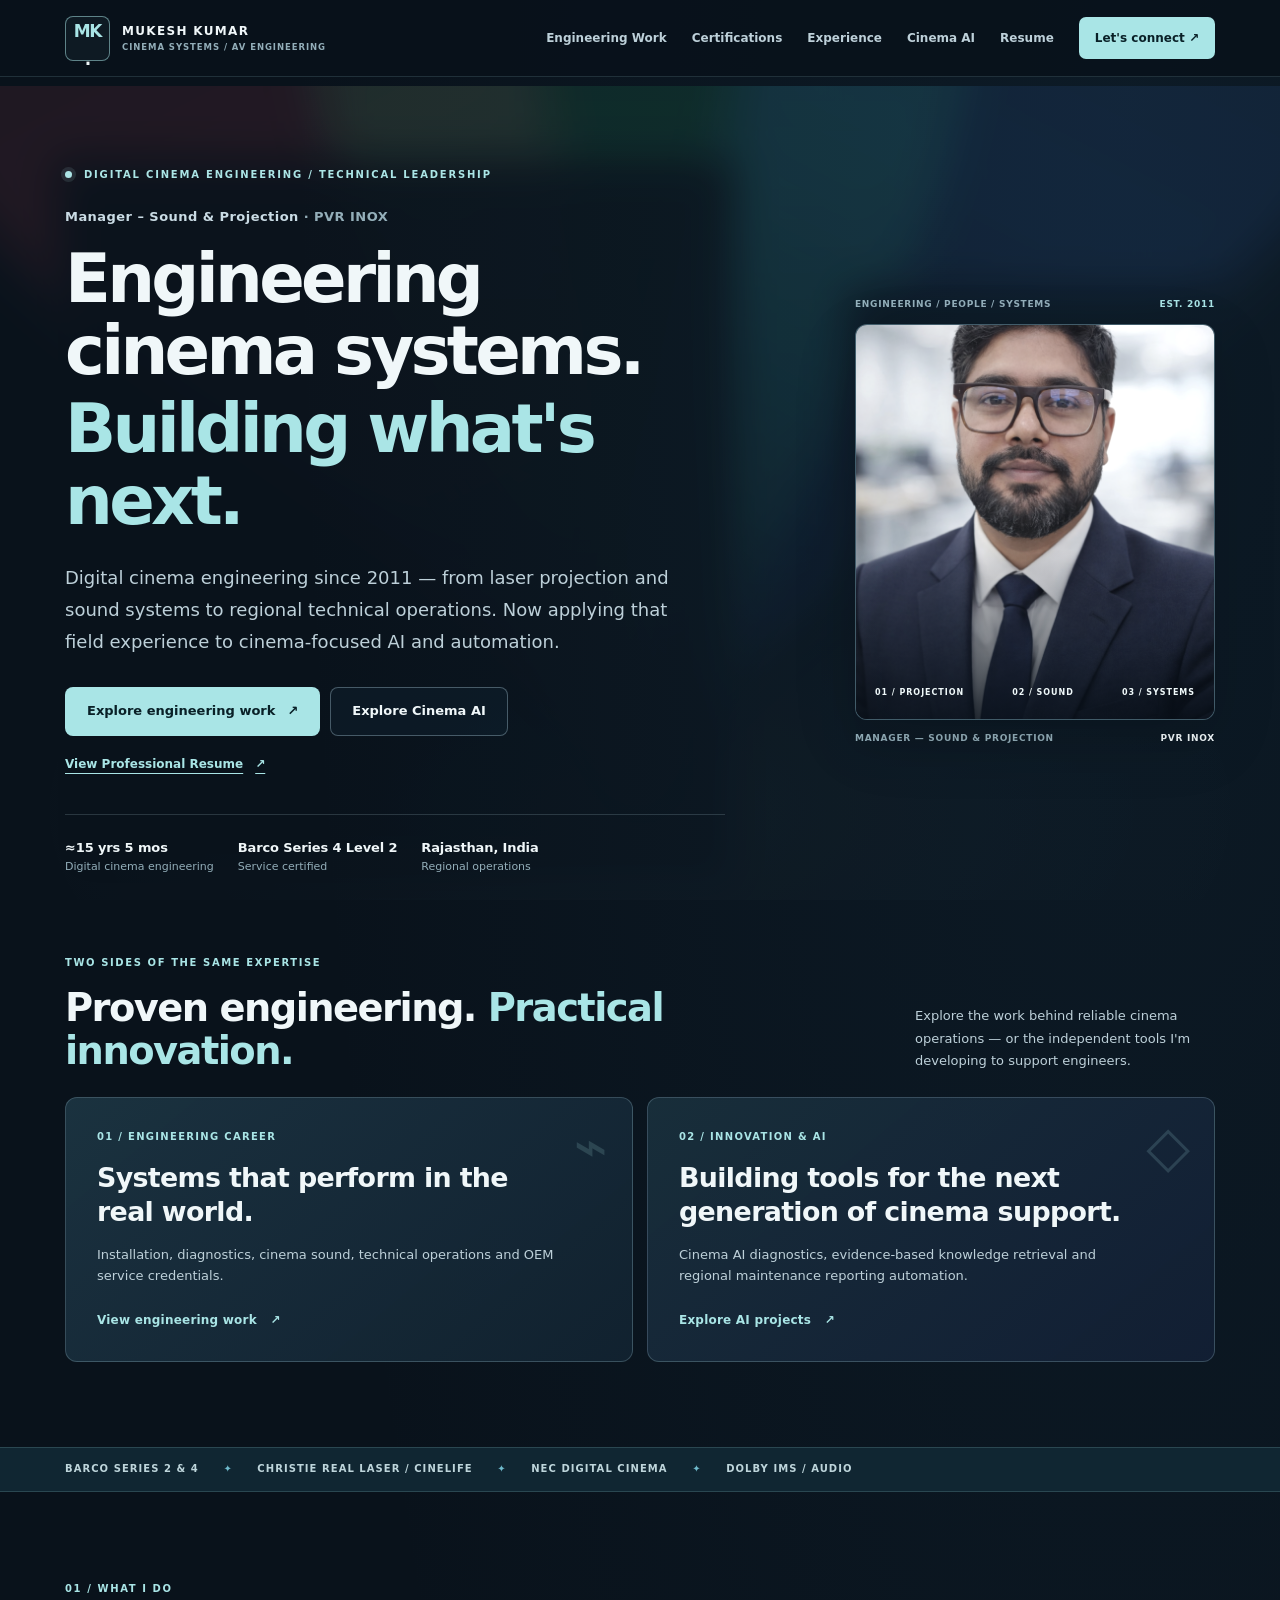
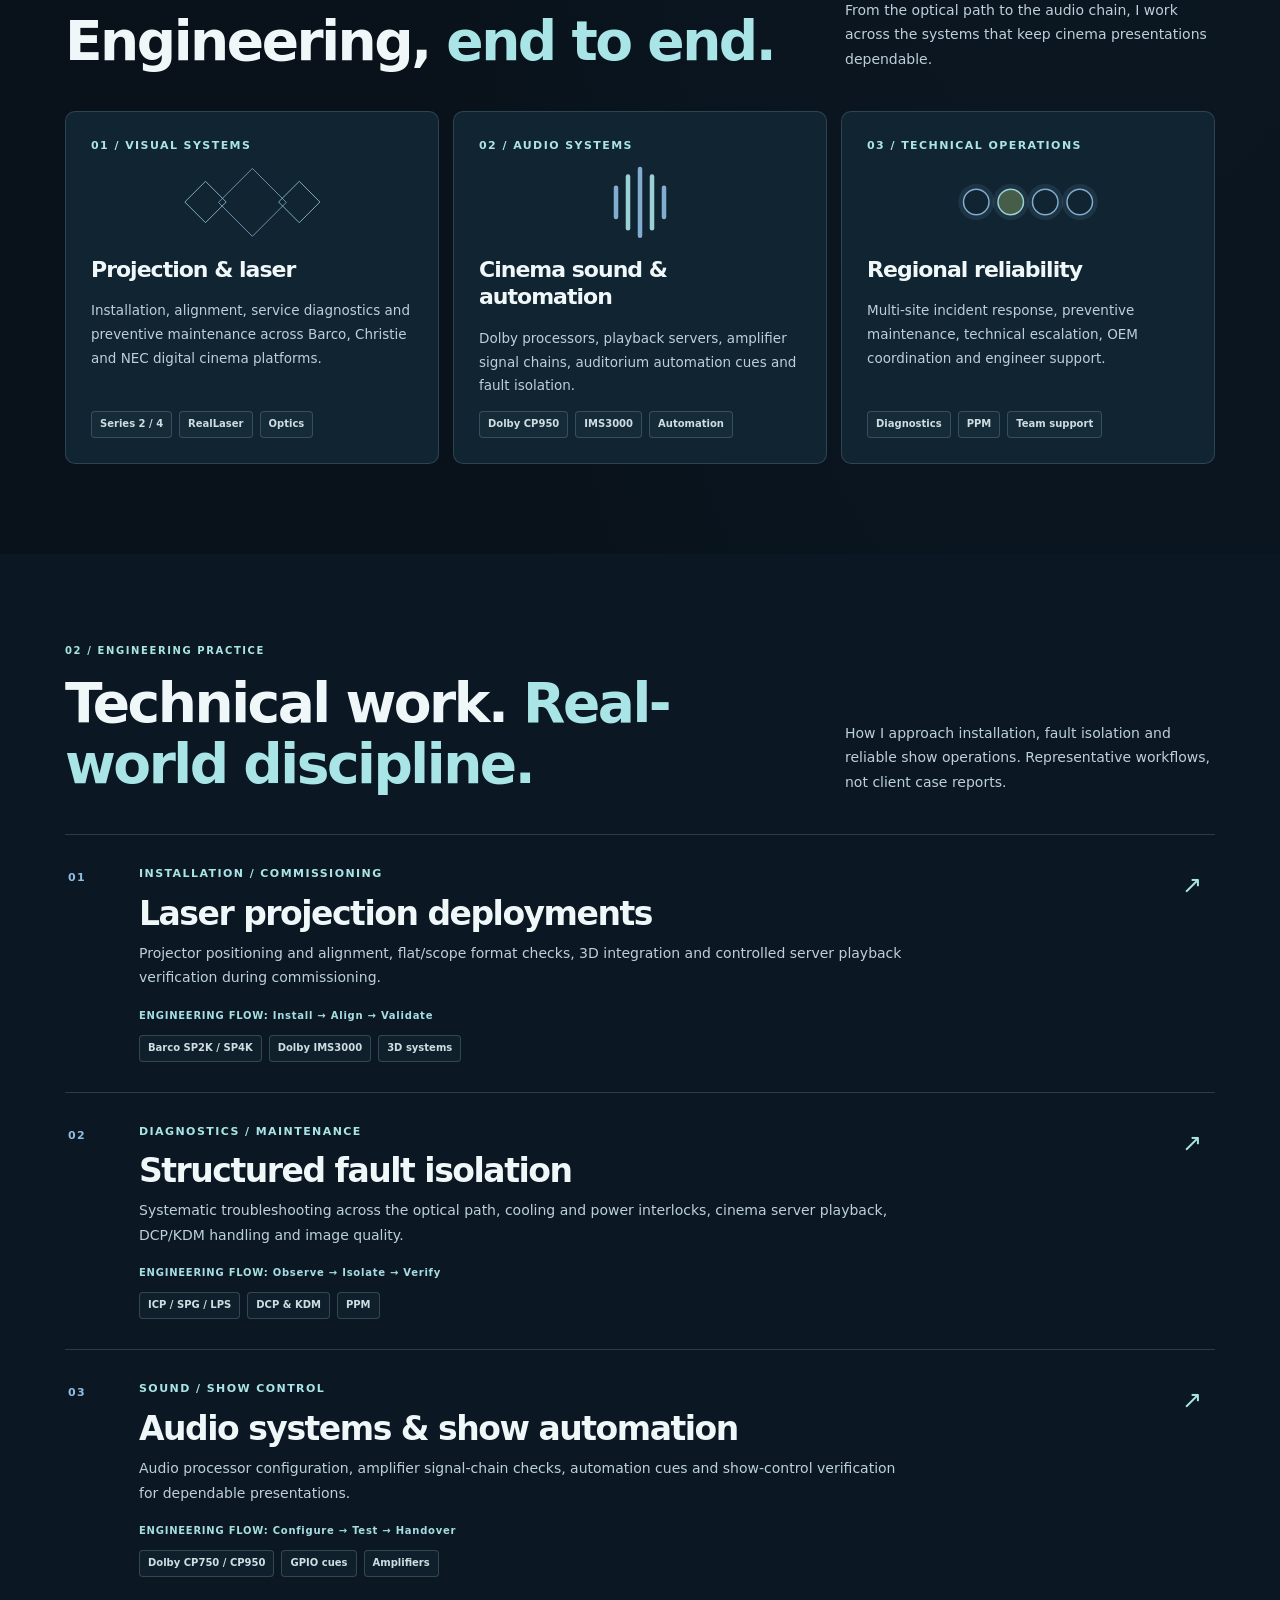
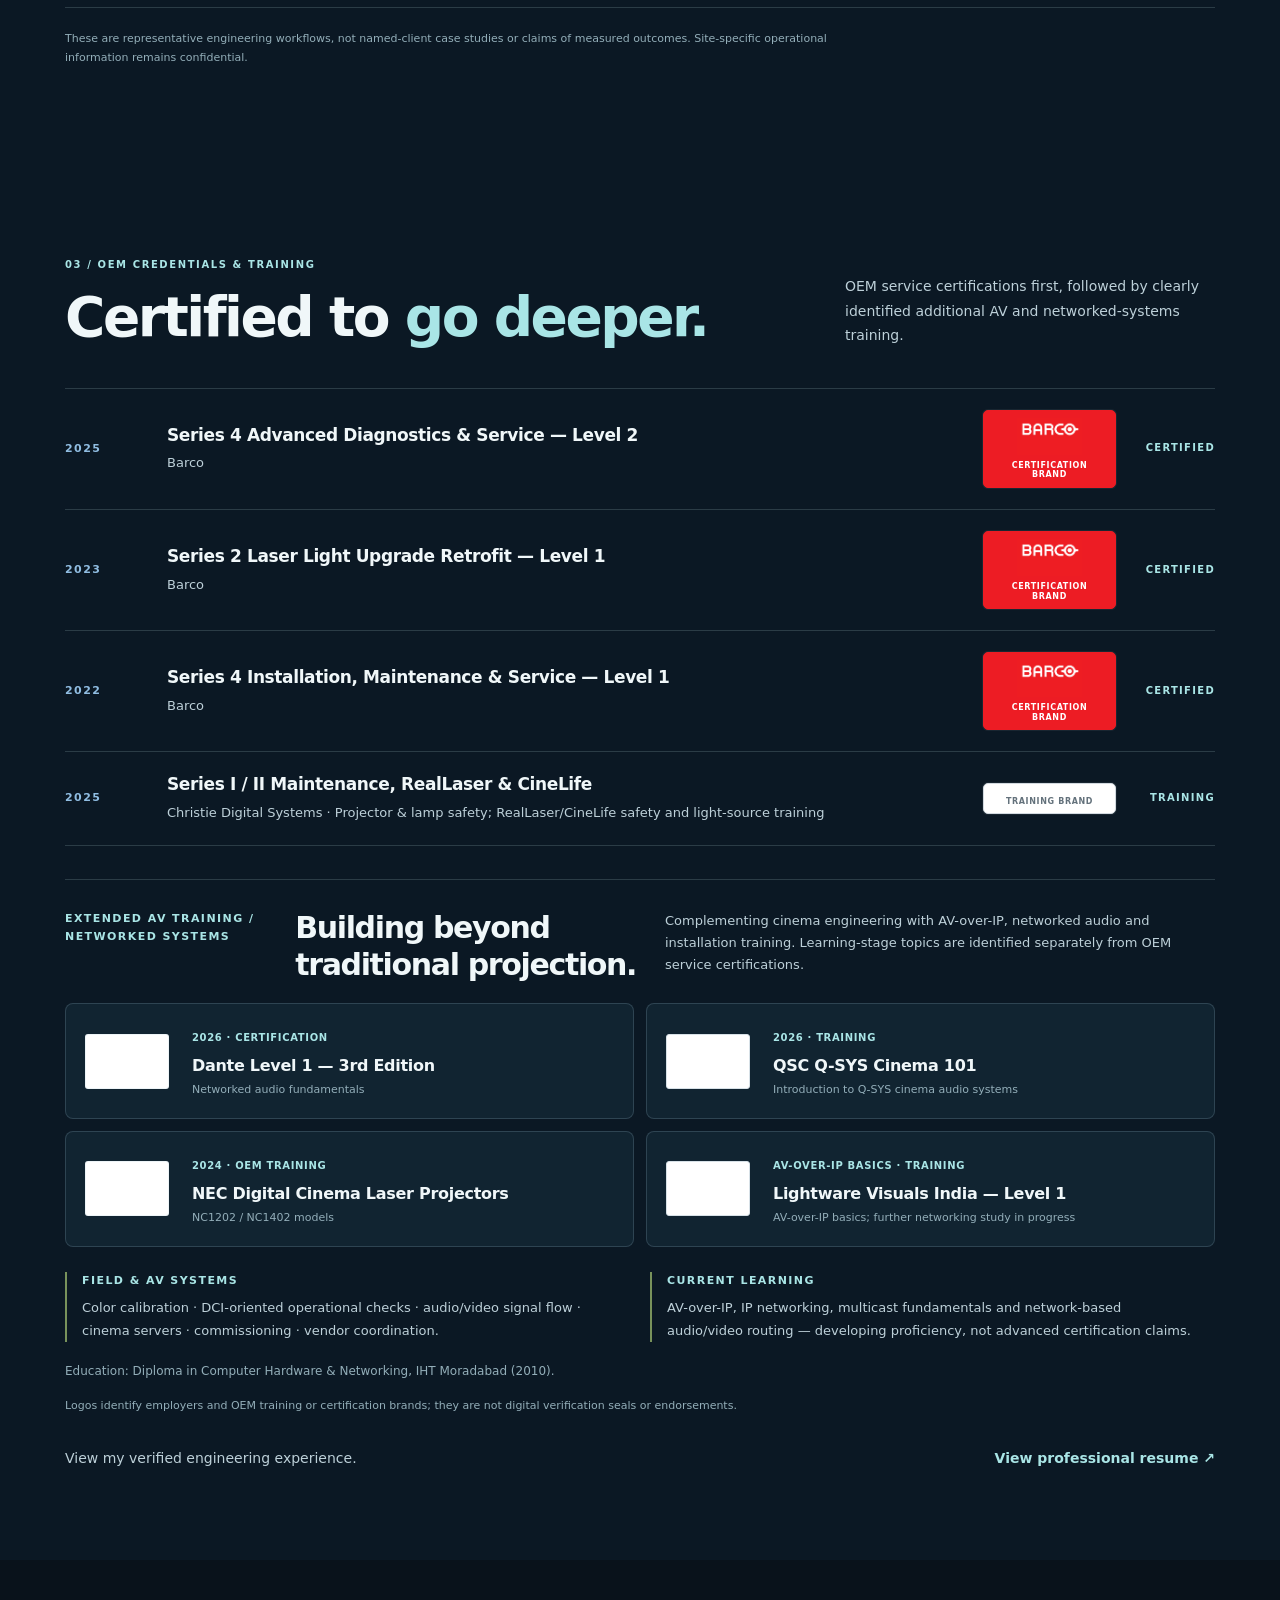
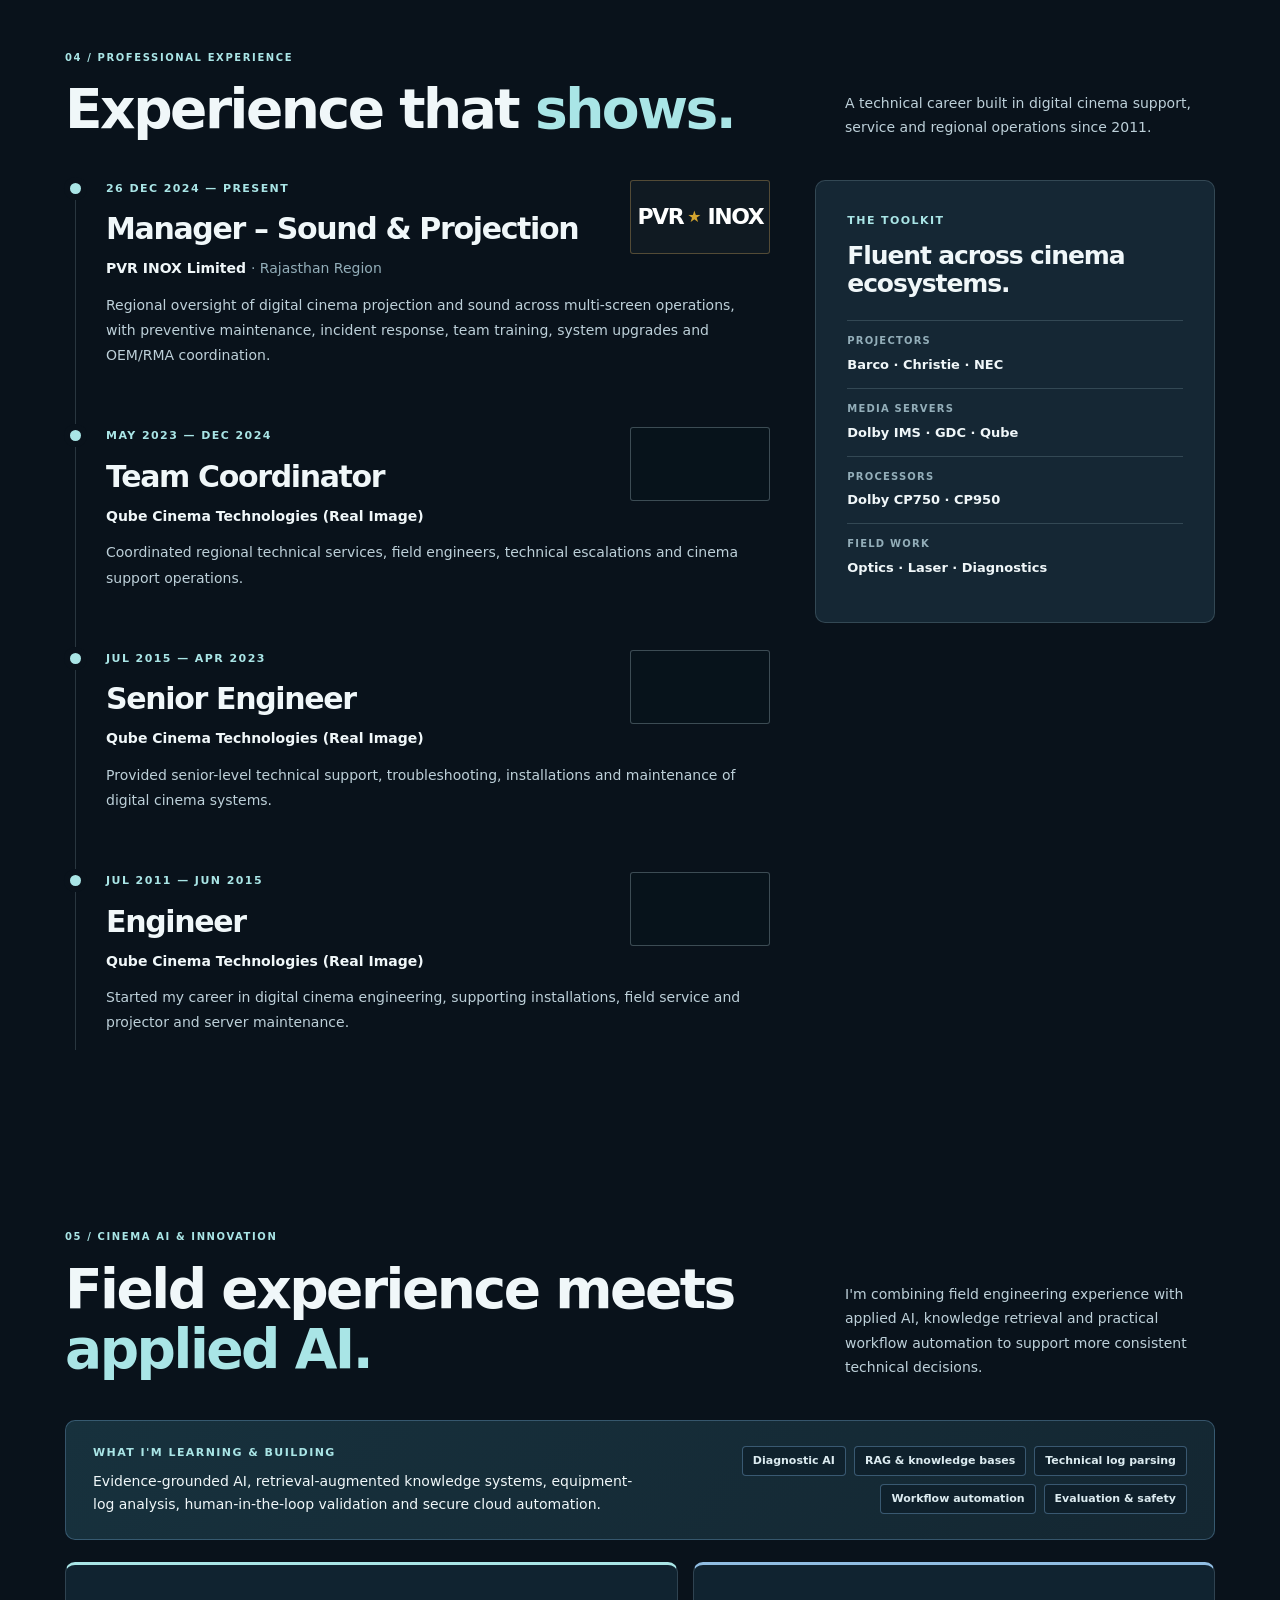
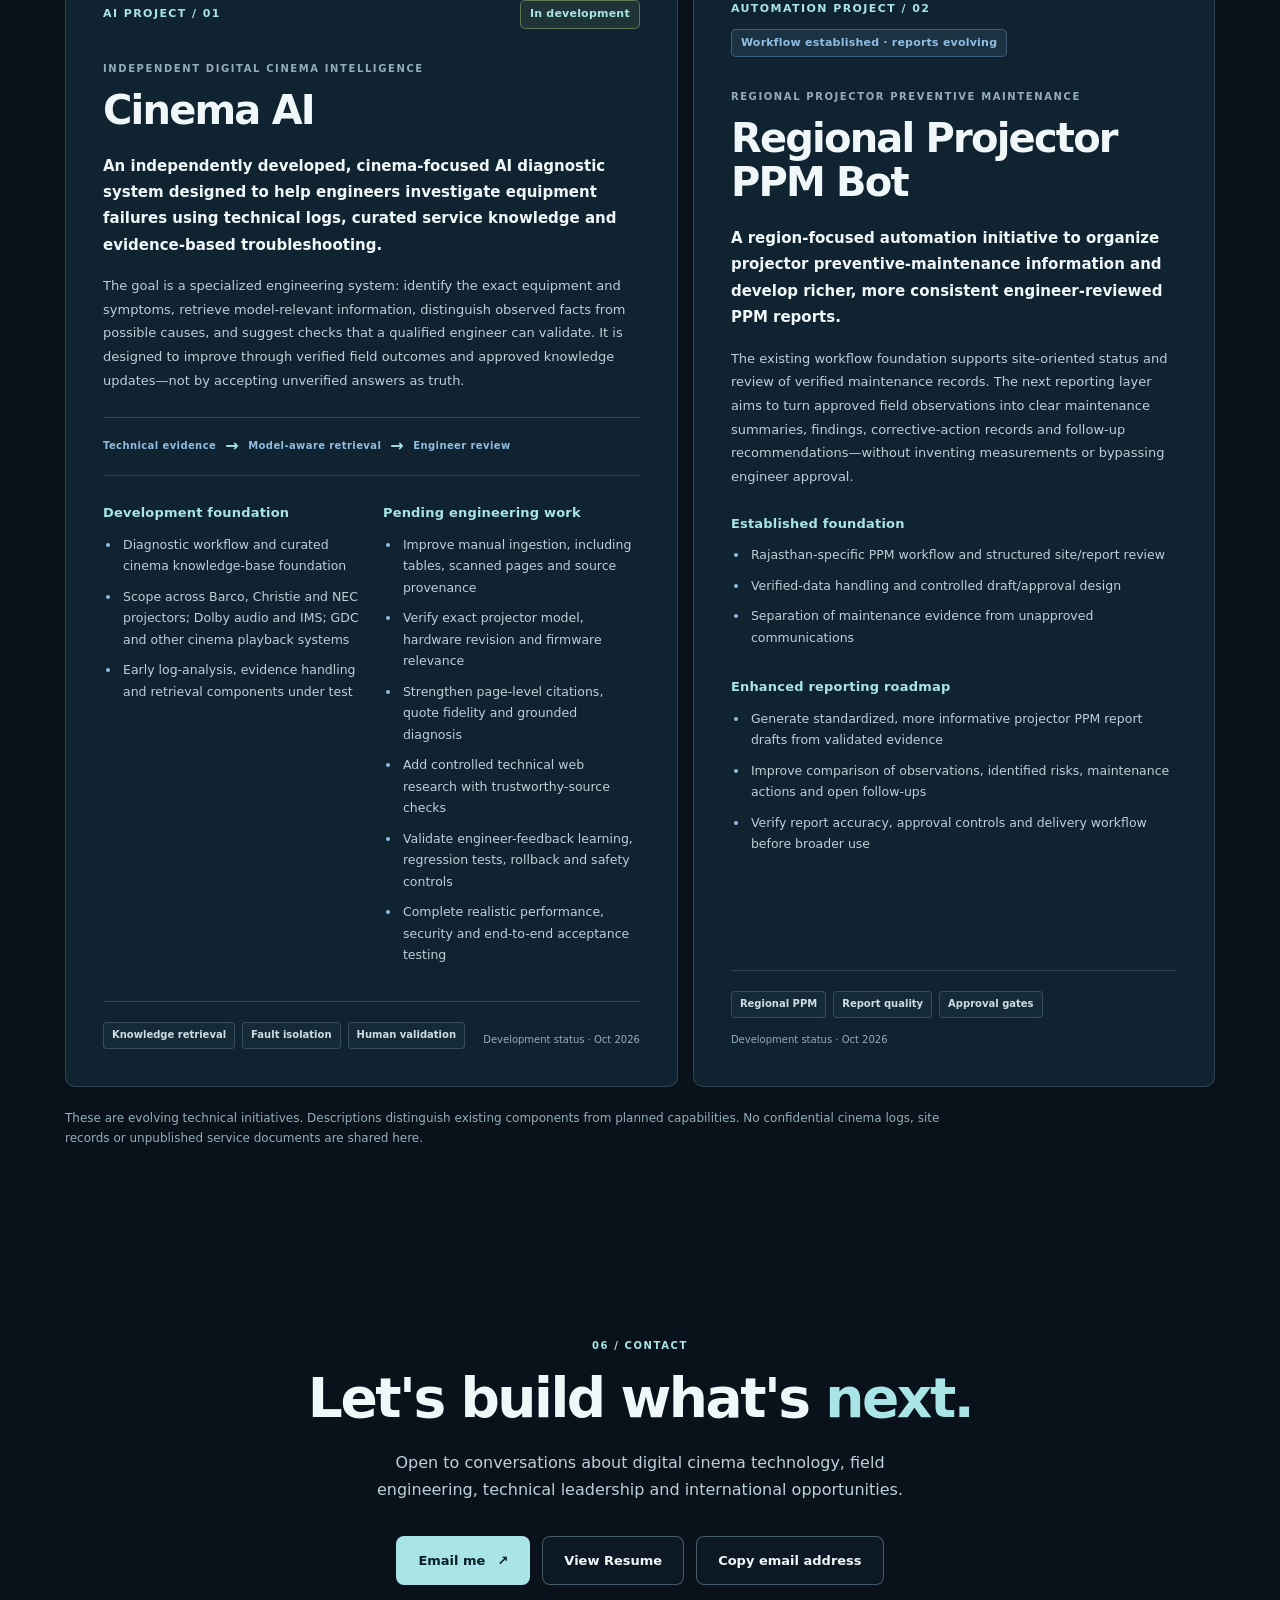
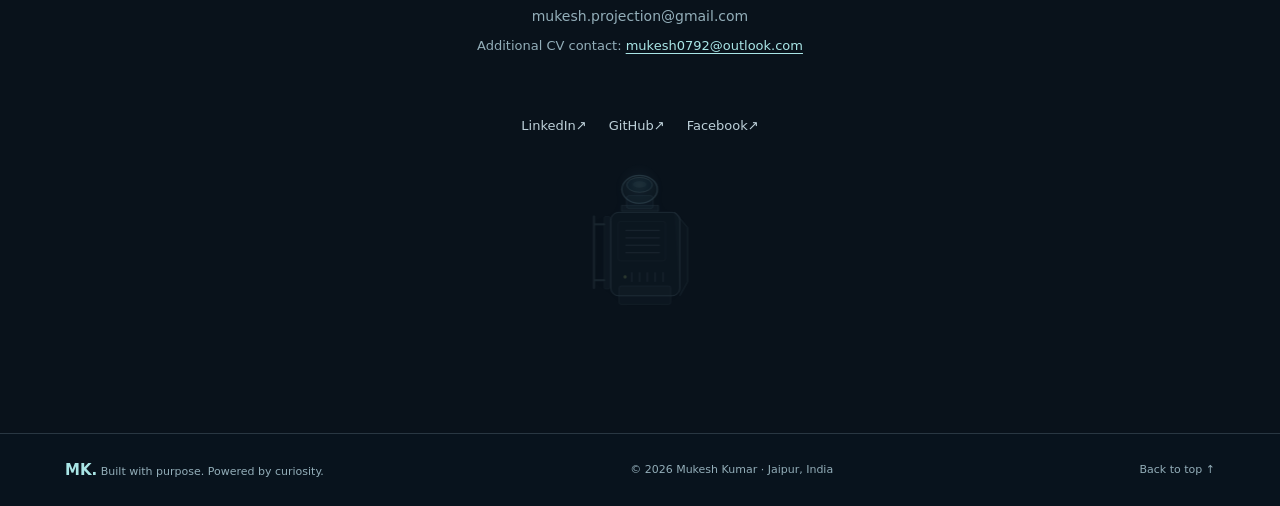
==== commit 2df80efc: "Use one clear View Resume link throughout professional portfolio" ====
--- a/index.html
+++ b/index.html
@@ -39,7 +39,7 @@
           <a href="#credentials">Certifications</a>
           <a href="#career">Experience</a>
           <a href="#ai-lab">Cinema AI</a>
-          <a href="./resume.html">Resumes</a>
+          <a href="./resume.html">Resume</a>
           <a href="#contact" class="nav-contact">Let's connect <span aria-hidden="true">↗</span></a>
         </nav>
         <details class="mobile-nav">
@@ -50,7 +50,7 @@
             <a href="#credentials">Certifications</a>
             <a href="#career">Experience</a>
             <a href="#ai-lab">Cinema AI &amp; Projects</a>
-            <a href="./resume.html">India / International Resumes</a>
+            <a href="./resume.html">View Resume</a>
             <a href="#contact">Contact</a>
           </nav>
         </details>
@@ -68,7 +68,7 @@
             <a class="button button-primary" href="#work">Explore engineering work <span aria-hidden="true">↗</span></a>
             <a class="button button-outline" href="#ai-lab">Explore Cinema AI</a>
           </div>
-          <a class="hero-resume-link" href="./resume.html">Explore India &amp; International resumes <span aria-hidden="true">↗</span></a>
+          <a class="hero-resume-link" href="./resume.html">View Professional Resume <span aria-hidden="true">↗</span></a>
           <div class="hero-meta" aria-label="Profile highlights">
             <span><b data-experience="short" title="Month-level estimate based on July 2011; updates automatically">Experience since July 2011</b> Digital cinema engineering</span>
             <span><b>Barco Series 4 Level 2</b> Service certified</span>
@@ -196,7 +196,7 @@
           <div class="skills-learning"><div><p class="overline">FIELD &amp; AV SYSTEMS</p><p>Color calibration · DCI-oriented operational checks · audio/video signal flow · cinema servers · commissioning · vendor coordination.</p></div><div><p class="overline">CURRENT LEARNING</p><p>AV-over-IP, IP networking, multicast fundamentals and network-based audio/video routing — developing proficiency, not advanced certification claims.</p></div></div>
           <p class="career-education">Education: Diploma in Computer Hardware &amp; Networking, IHT Moradabad (2010).</p>
           <p class="brand-usage-note">Logos identify employers and OEM training or certification brands; they are not digital verification seals or endorsements.</p>
-          <div class="resume-link"><span>Applying for a domestic or international role?</span><a href="./resume.html">Choose tailored resume <span aria-hidden="true">↗</span></a></div>
+          <div class="resume-link"><span>View my verified engineering experience.</span><a href="./resume.html">View professional resume <span aria-hidden="true">↗</span></a></div>
         </div>
       </section>
 
@@ -390,7 +390,7 @@
         </div>
         <div class="contact-actions">
           <a class="button button-primary" href="mailto:mukesh.projection@gmail.com?subject=Cinema%20Engineering%20Enquiry">Email me <span aria-hidden="true">↗</span></a>
-          <a class="button button-outline" href="./resume.html">View resumes</a>
+          <a class="button button-outline" href="./resume.html">View Resume</a>
           <button class="button button-outline" type="button" id="copy-email">Copy email address</button>
         </div>
         <p class="contact-email">mukesh.projection@gmail.com</p>
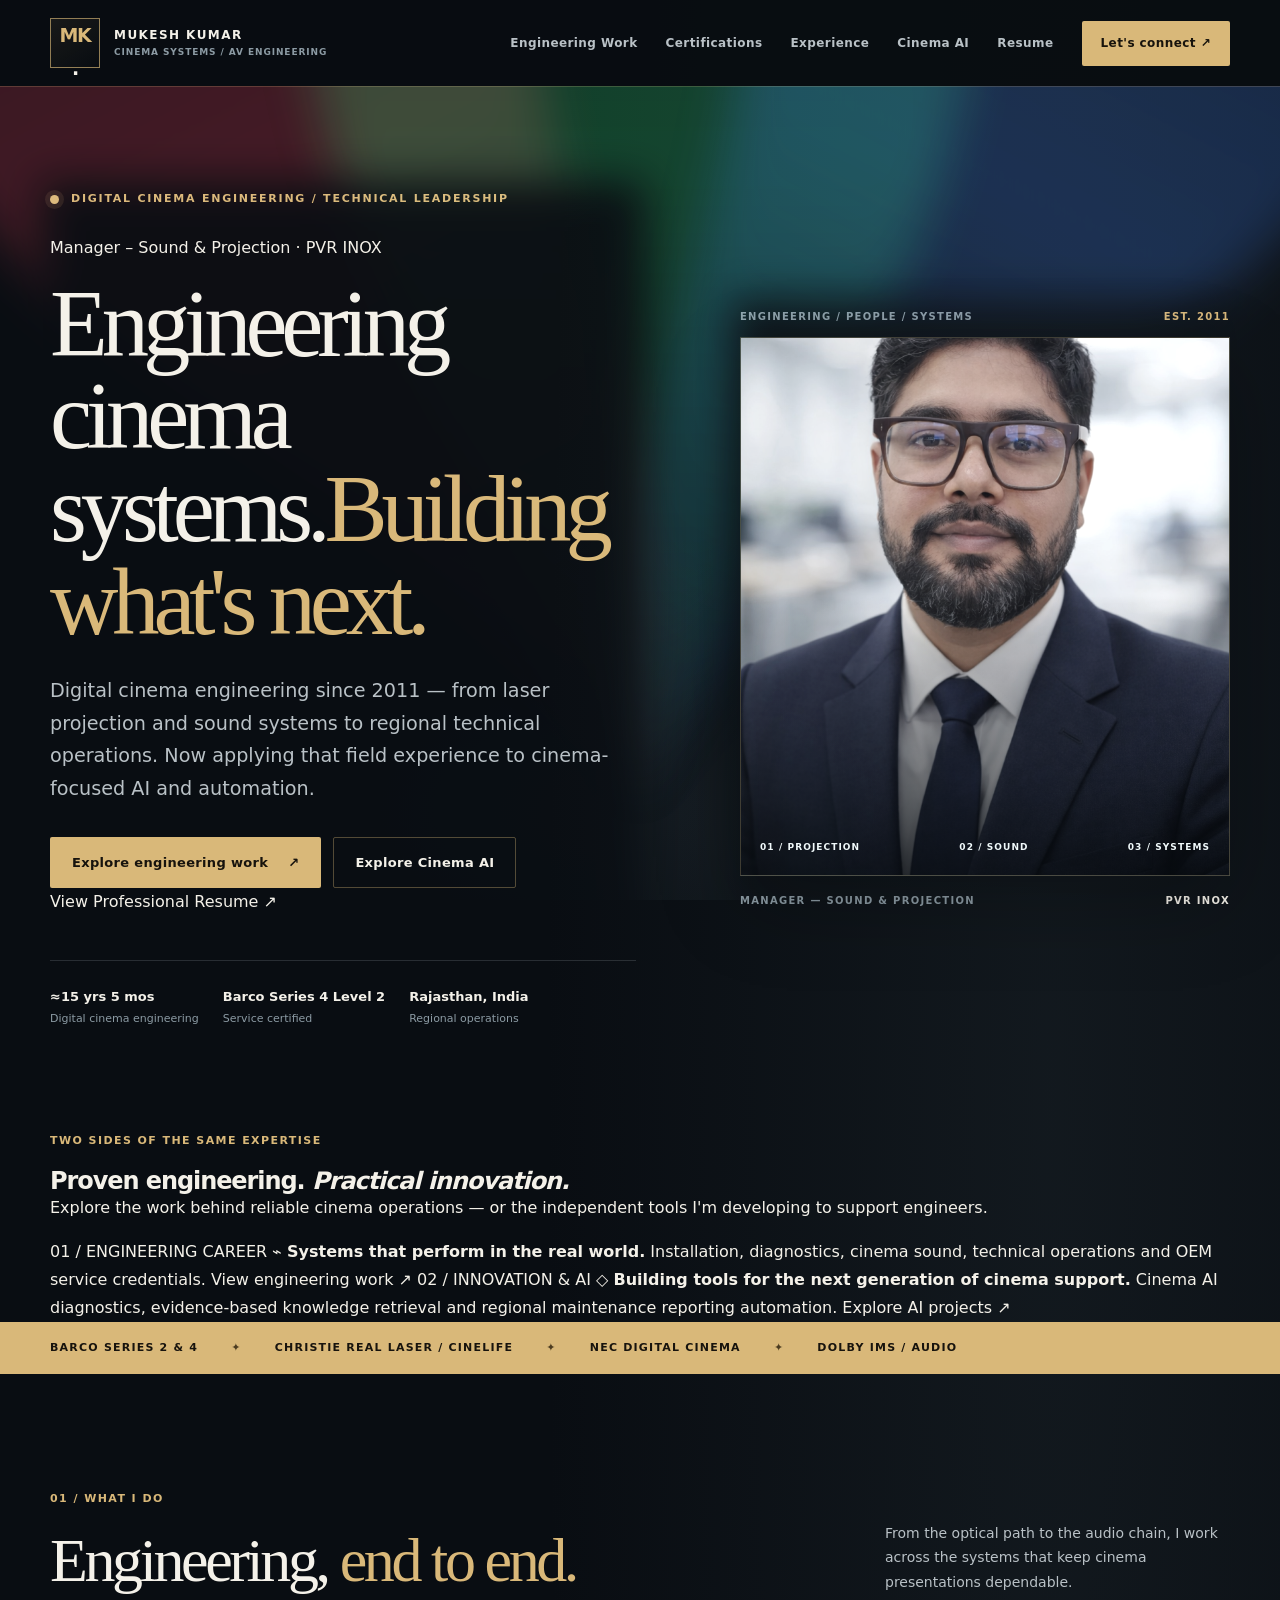
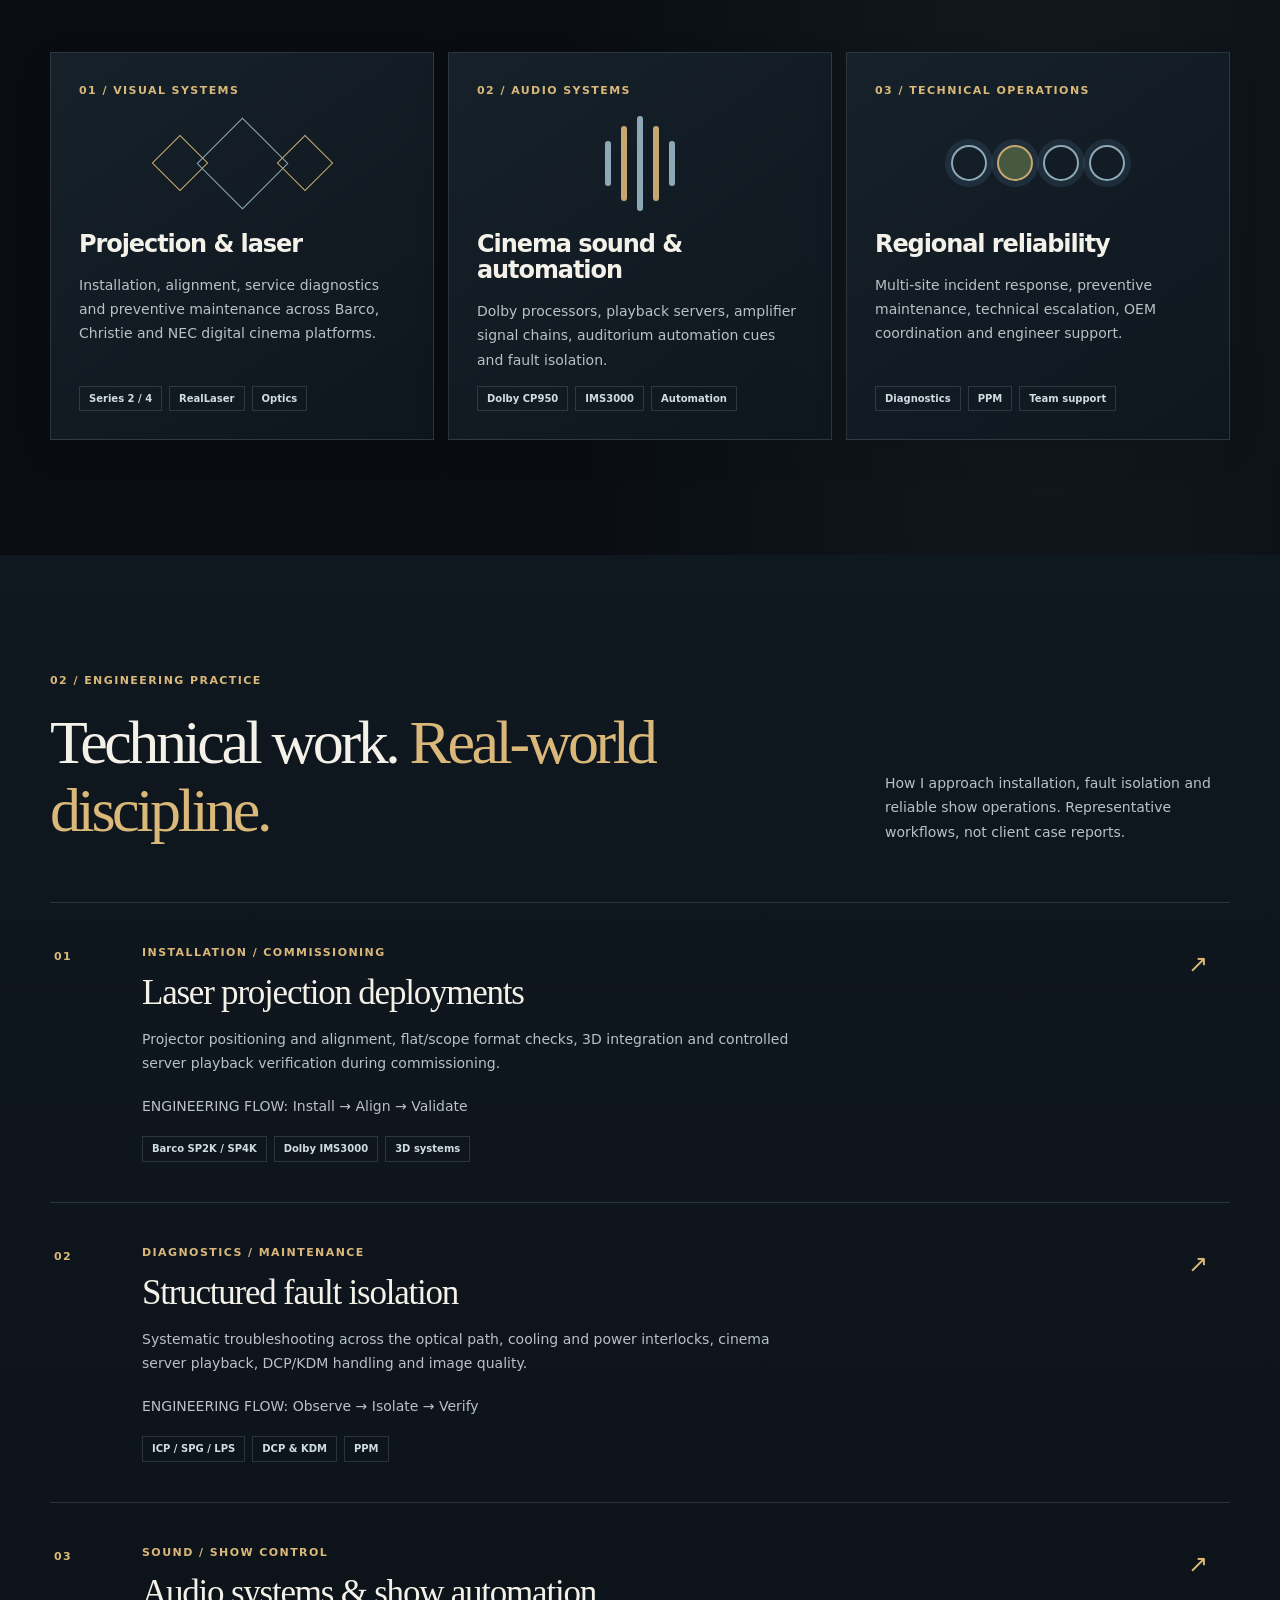
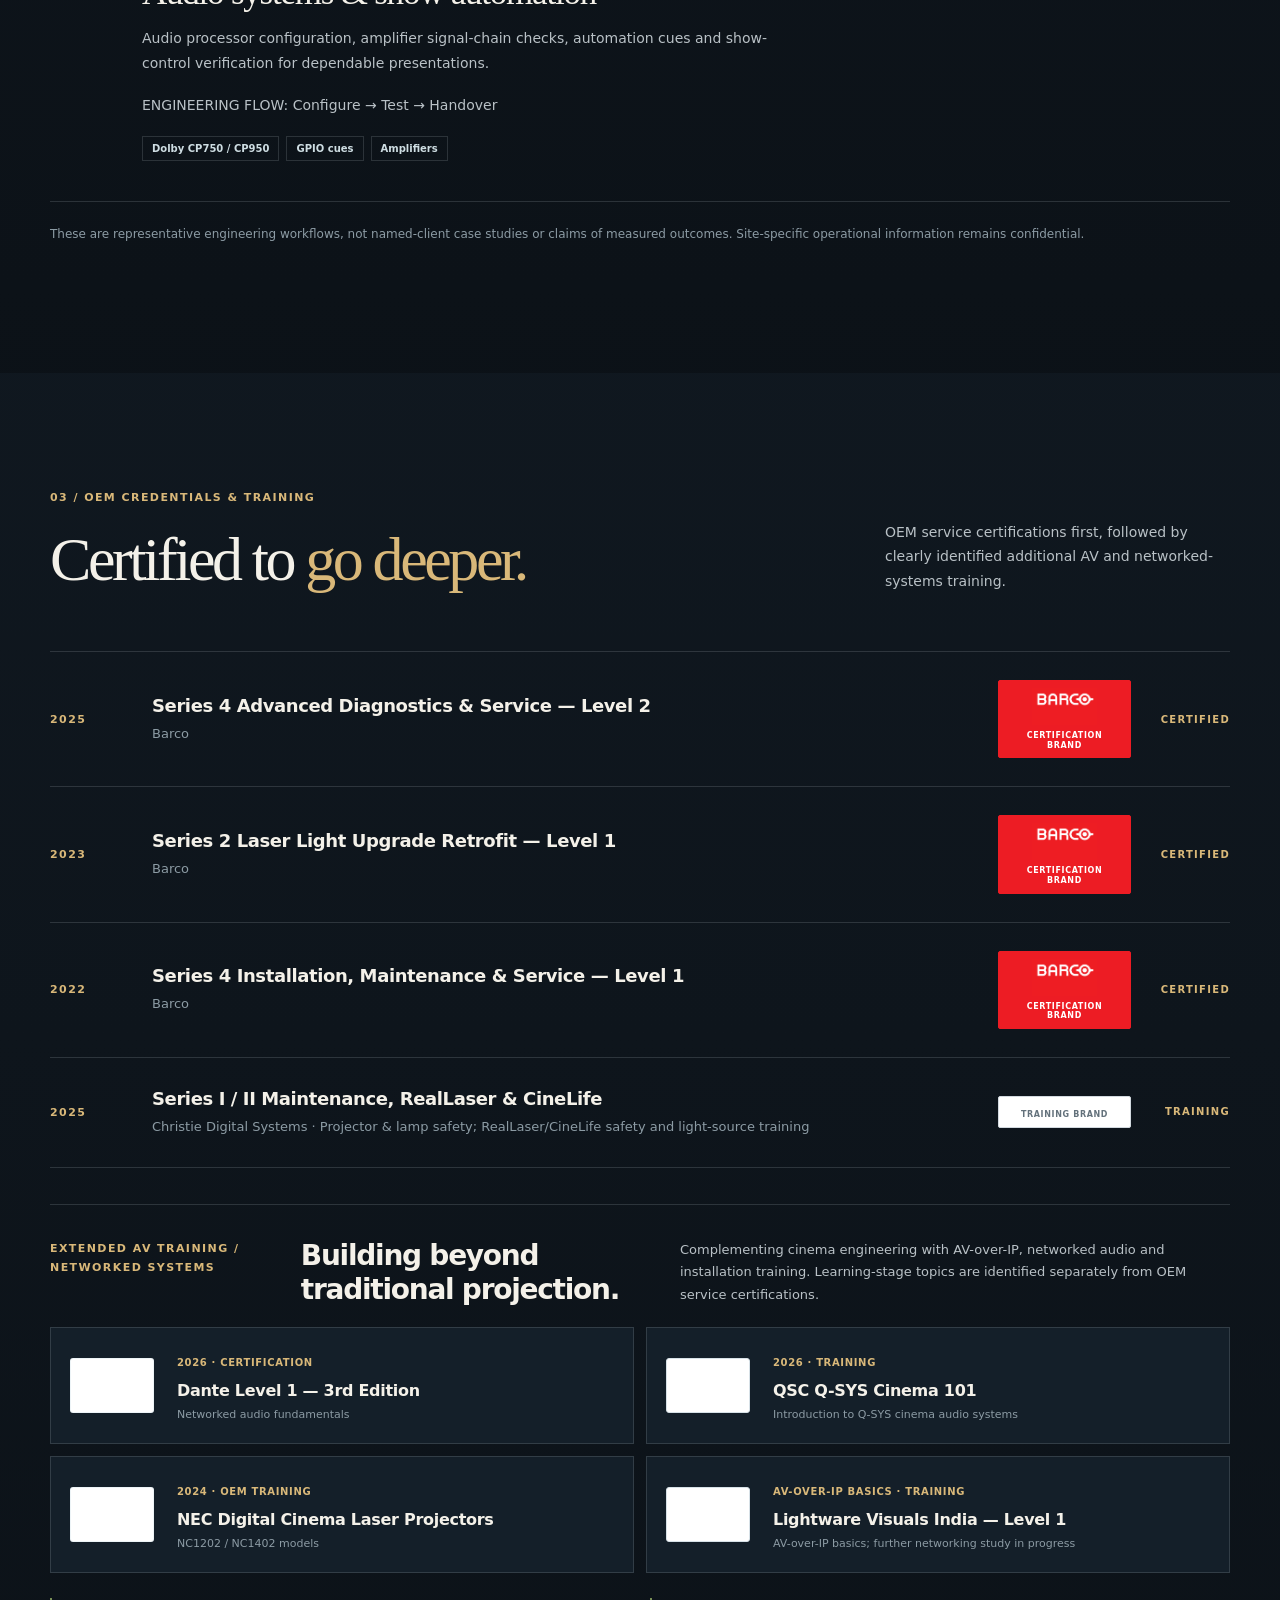
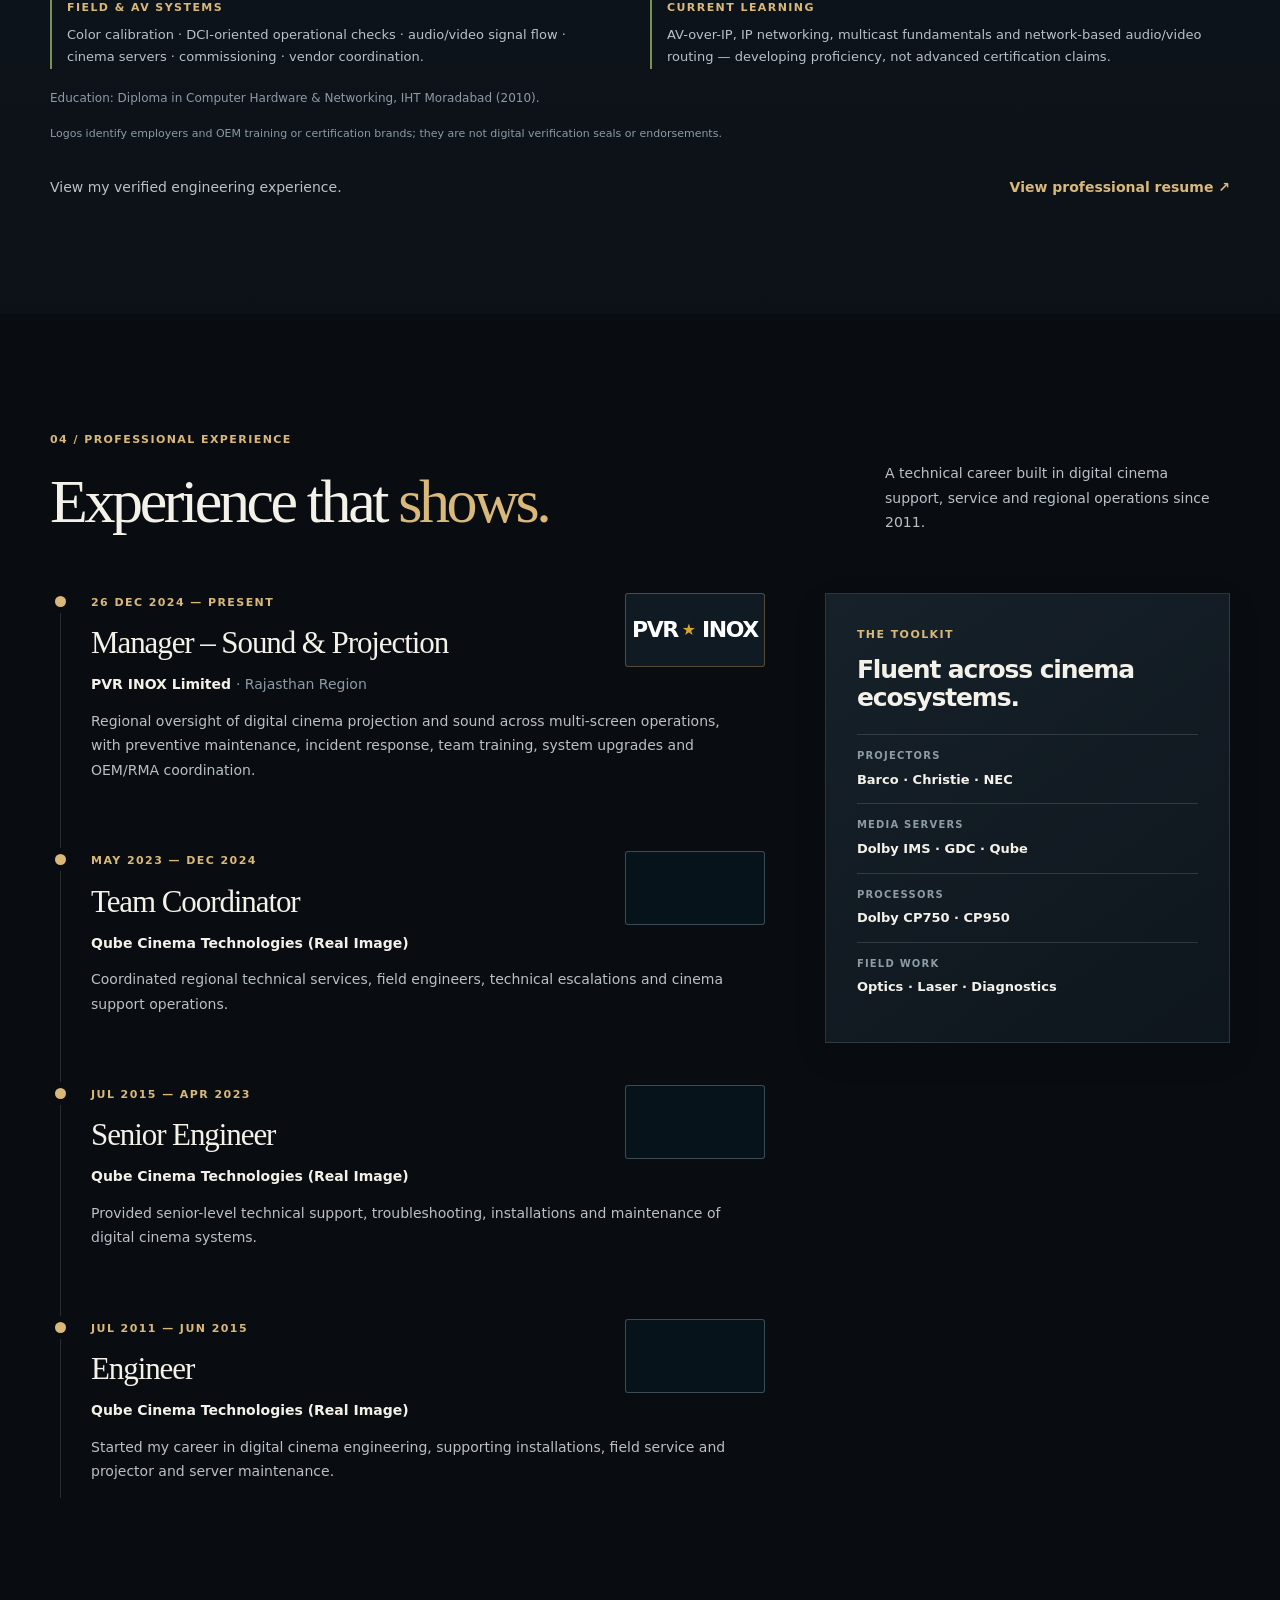
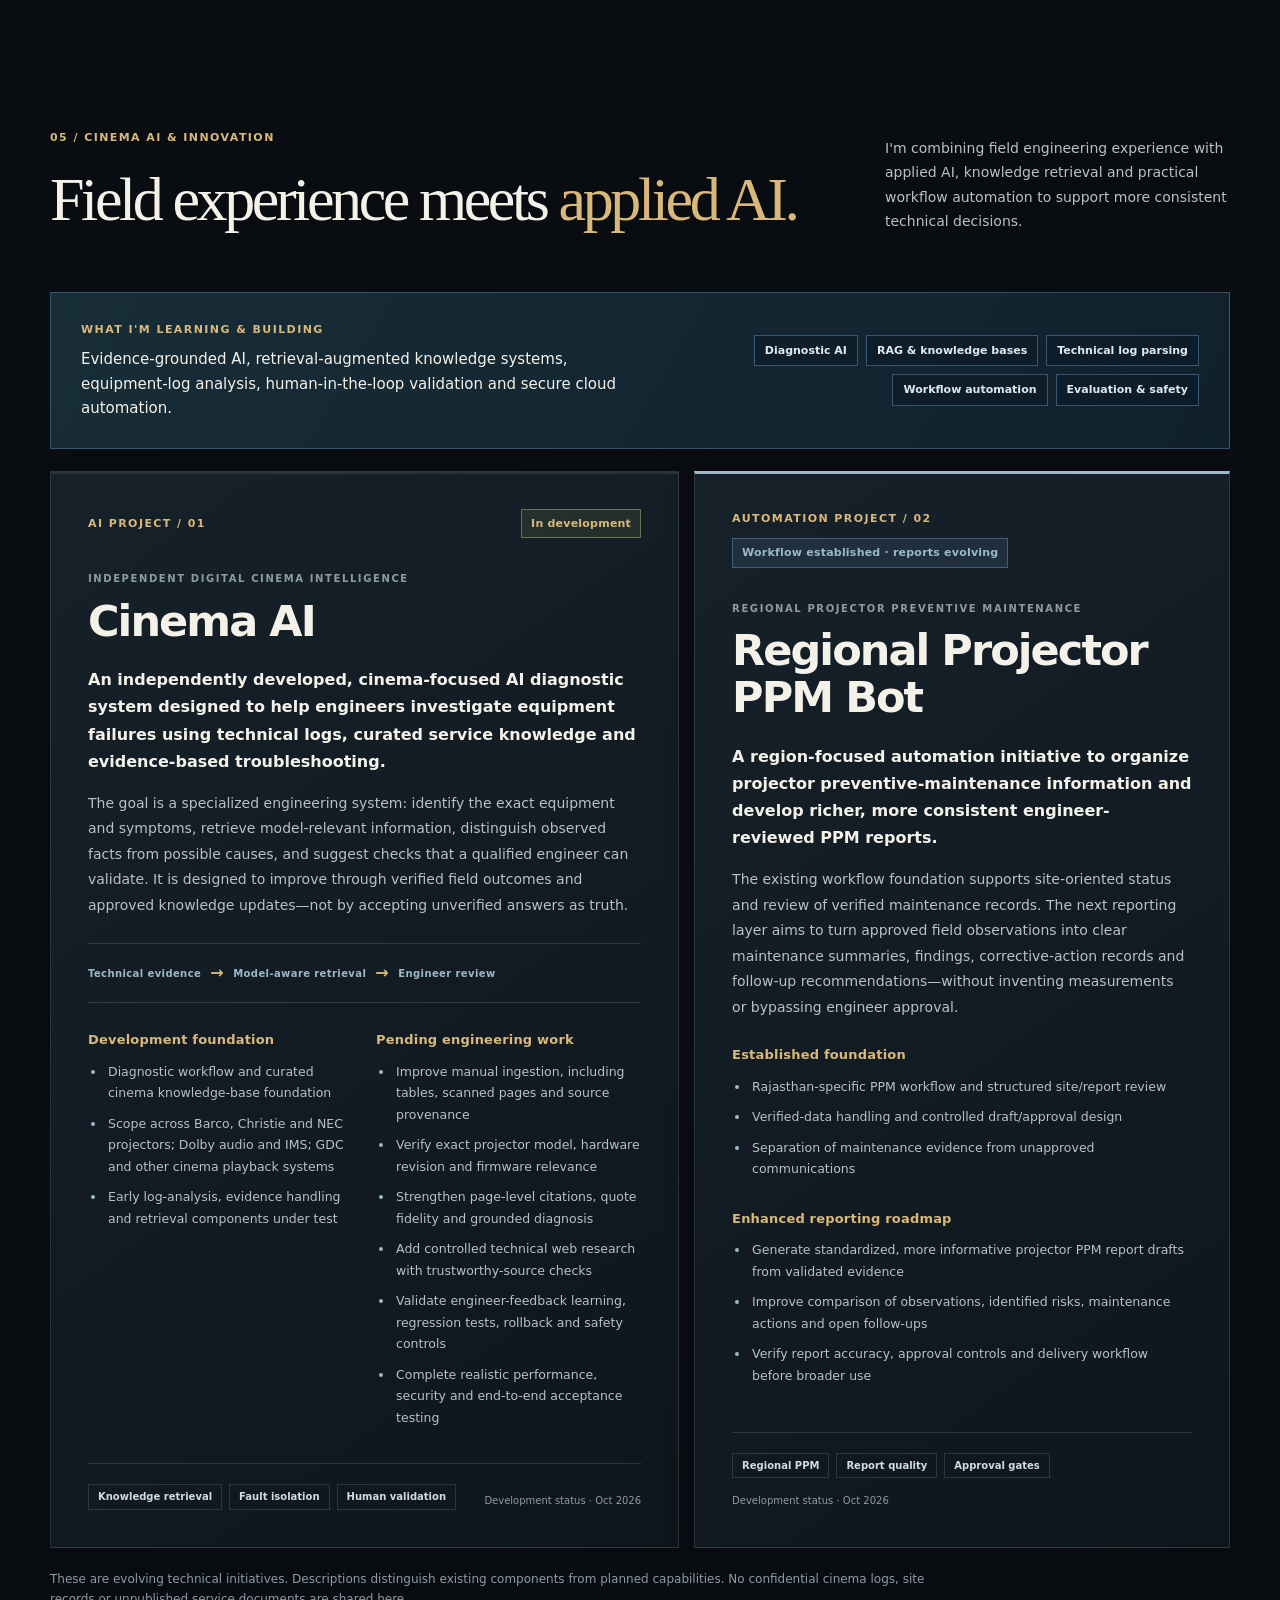
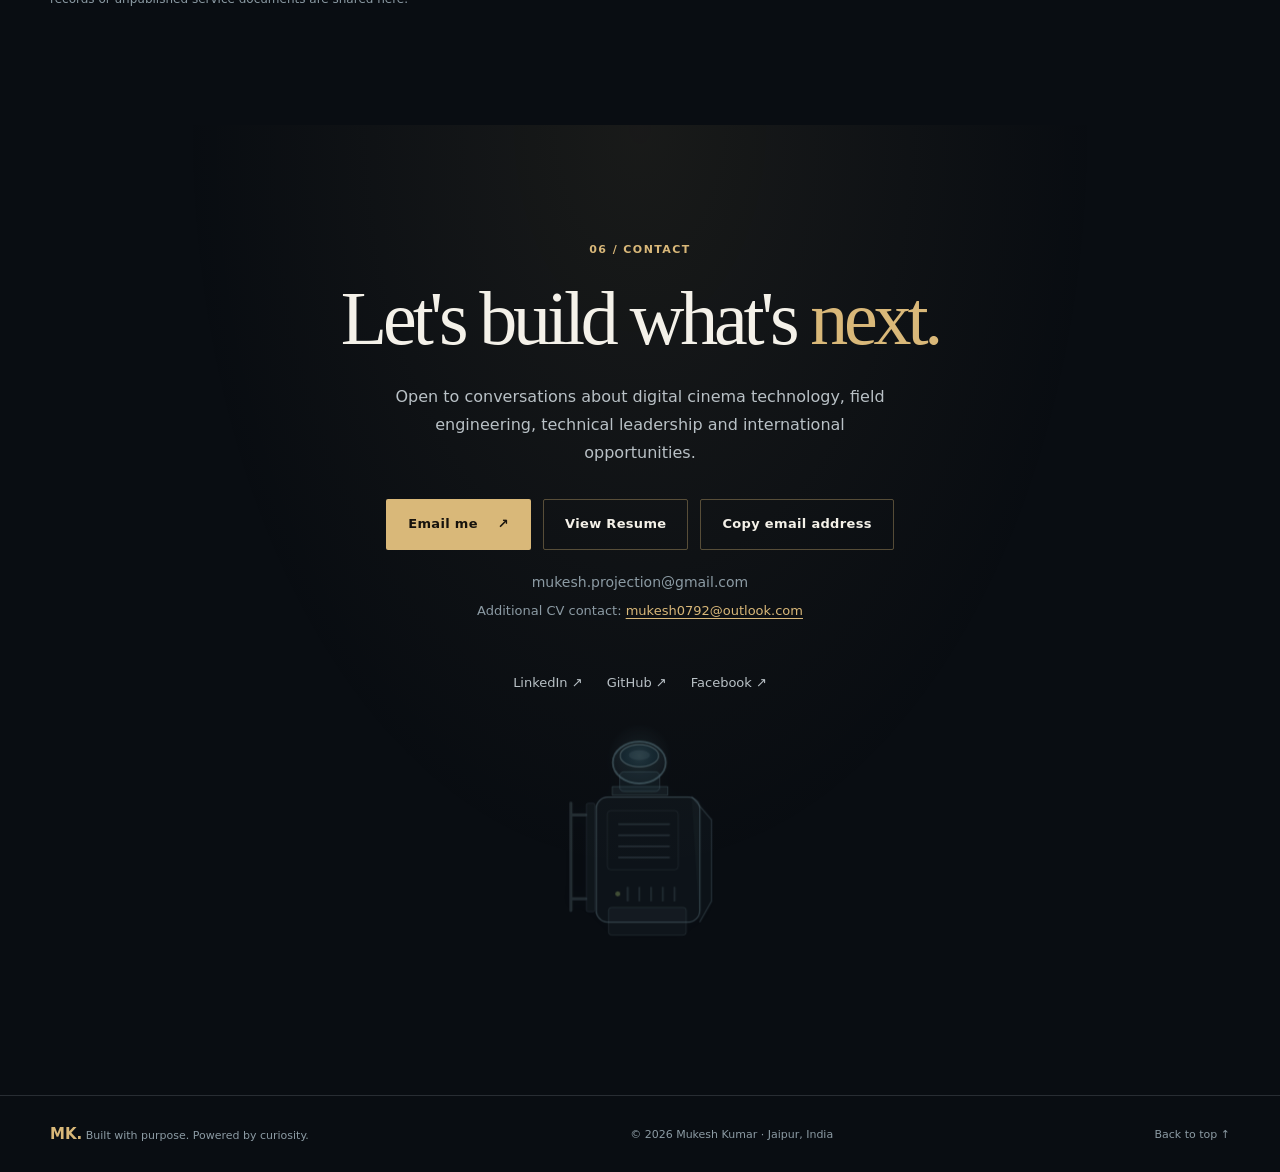
==== commit 044ad1e6: "Bust browser cache for Hallmark redesign preview" ====
--- a/index.html
+++ b/index.html
@@ -19,10 +19,10 @@
   <meta property="og:url" content="https://mukesh0792.github.io/-mukesh-av/">
   <meta property="og:image" content="https://mukesh0792.github.io/-mukesh-av/mukesh.png">
   <meta name="twitter:card" content="summary">
-  <link rel="stylesheet" href="./styles.css?v=portfolio-v9">
-  <link rel="stylesheet" href="./portfolio-v9.css?v=1">
-  <script defer src="./app.js?v=portfolio-v9"></script>
-  <script defer src="./cinema-ambient.js?v=portfolio-v9"></script>
+  <link rel="stylesheet" href="./styles.css?v=hallmark-v10">
+  <link rel="stylesheet" href="./hallmark-v10.css?v=1">
+  <script defer src="./app.js?v=hallmark-v10"></script>
+  <script defer src="./cinema-ambient.js?v=hallmark-v10"></script>
 </head>
 <body>
   <canvas id="cinema-rainbow-field" class="cinema-rainbow-field" aria-hidden="true"></canvas>
--- a/styles.css
+++ b/styles.css
@@ -711,3 +711,27 @@
   .contact-section .projection-ambient,
   .cinema-rainbow-field{display:none!important}
 }
+
+
+/* Hallmark-inspired portfolio refresh: editorial contrast, warm metal accent, quieter panels. */
+:root{--bg:#090d12;--alt:#101820;--panel:#141f29;--ink:#f4f1e9;--muted:#b9c1c6;--soft:#8c9ba4;--accent:#d9b879;--blue:#9bb9c9;--line:rgba(205,218,224,.16)}
+body{background:radial-gradient(ellipse at 82% 12%,rgba(58,75,83,.19),transparent 34%),var(--bg);font-family:Inter,ui-sans-serif,system-ui,-apple-system,"Segoe UI",sans-serif;line-height:1.75}
+.site-header{background:rgba(9,13,18,.94);border-bottom-color:rgba(217,184,121,.22)}
+.brand-mark{border-color:rgba(217,184,121,.65);color:var(--accent);background:linear-gradient(145deg,rgba(217,184,121,.08),transparent)}
+.desktop-nav a{letter-spacing:.035em}.desktop-nav .nav-contact{background:var(--accent);color:#17130c;border-radius:2px}.desktop-nav .nav-contact:hover{background:#f0d29b}
+.hero{padding-block:clamp(58px,8vw,112px);min-height:clamp(590px,78vh,800px)}
+.hero h1{font-family:Georgia,"Times New Roman",serif;font-weight:500;letter-spacing:-.065em;line-height:.98;font-size:clamp(56px,7.4vw,104px)}
+.hero h1 span,.section-heading em,.contact-heading em{color:var(--accent)}
+.eyebrow{letter-spacing:.16em}.signal{background:var(--accent);box-shadow:0 0 0 5px rgba(217,184,121,.11)}
+.button{border-radius:2px;letter-spacing:.025em}.button-primary{background:var(--accent);color:#17130d}.button-primary:hover{background:#f0d29b}.button-outline{border-color:rgba(217,184,121,.36)}.button-outline:hover{border-color:var(--accent);background:rgba(217,184,121,.055)}
+.portrait-panel{border-color:rgba(217,184,121,.24);background:linear-gradient(145deg,#24313a,#0b1117);box-shadow:0 28px 80px rgba(0,0,0,.24)}.portrait-panel img{filter:saturate(.78) contrast(1.04)}.portrait-overlay{background:linear-gradient(0deg,rgba(5,9,13,.78),transparent 52%)}
+.marquee-divider{background:var(--accent);color:#17130d}.marquee-divider span{color:#4c3c20}
+.section-alt{background:linear-gradient(180deg,rgba(16,24,32,.98),rgba(12,18,24,.98))}
+.section{padding-block:clamp(72px,9vw,125px)}.section-heading{margin-bottom:clamp(32px,5vw,58px)}.section-heading h2,.contact-heading h2{font-family:Georgia,"Times New Roman",serif;font-weight:500;letter-spacing:-.055em}
+.expertise-card,.career-aside,.ai-project{background:linear-gradient(145deg,rgba(23,34,43,.96),rgba(15,23,30,.96));border-color:rgba(205,218,224,.14);box-shadow:0 12px 35px rgba(0,0,0,.08)}.expertise-card:hover{border-color:rgba(217,184,121,.5)}
+.work-row{padding-block:clamp(24px,4vw,40px)}.work-main h3,.timeline-item h3{font-family:Georgia,"Times New Roman",serif;font-weight:500;letter-spacing:-.035em}.work-count,.credential-year{color:var(--accent)}
+.credential{padding-block:clamp(18px,2.8vw,28px)}.credential-type{color:var(--accent)}.career-company-logo,.issuer-stamp{box-shadow:none}
+.contact-section{background:radial-gradient(ellipse at 50% 0,rgba(217,184,121,.08),transparent 55%)}.contact-heading h2{font-size:clamp(43px,6vw,76px)}
+:focus-visible{outline-color:var(--accent)}
+@media(max-width:650px){.hero{padding-block:48px 62px}.hero h1{font-size:clamp(49px,13.4vw,70px)}.section-heading h2,.contact-heading h2{font-size:clamp(38px,10vw,54px)}.expertise-card{padding:23px}.contact-section{padding-block:78px 88px}}
+@media(prefers-reduced-motion:reduce){.button:hover,.expertise-card:hover{transform:none}}
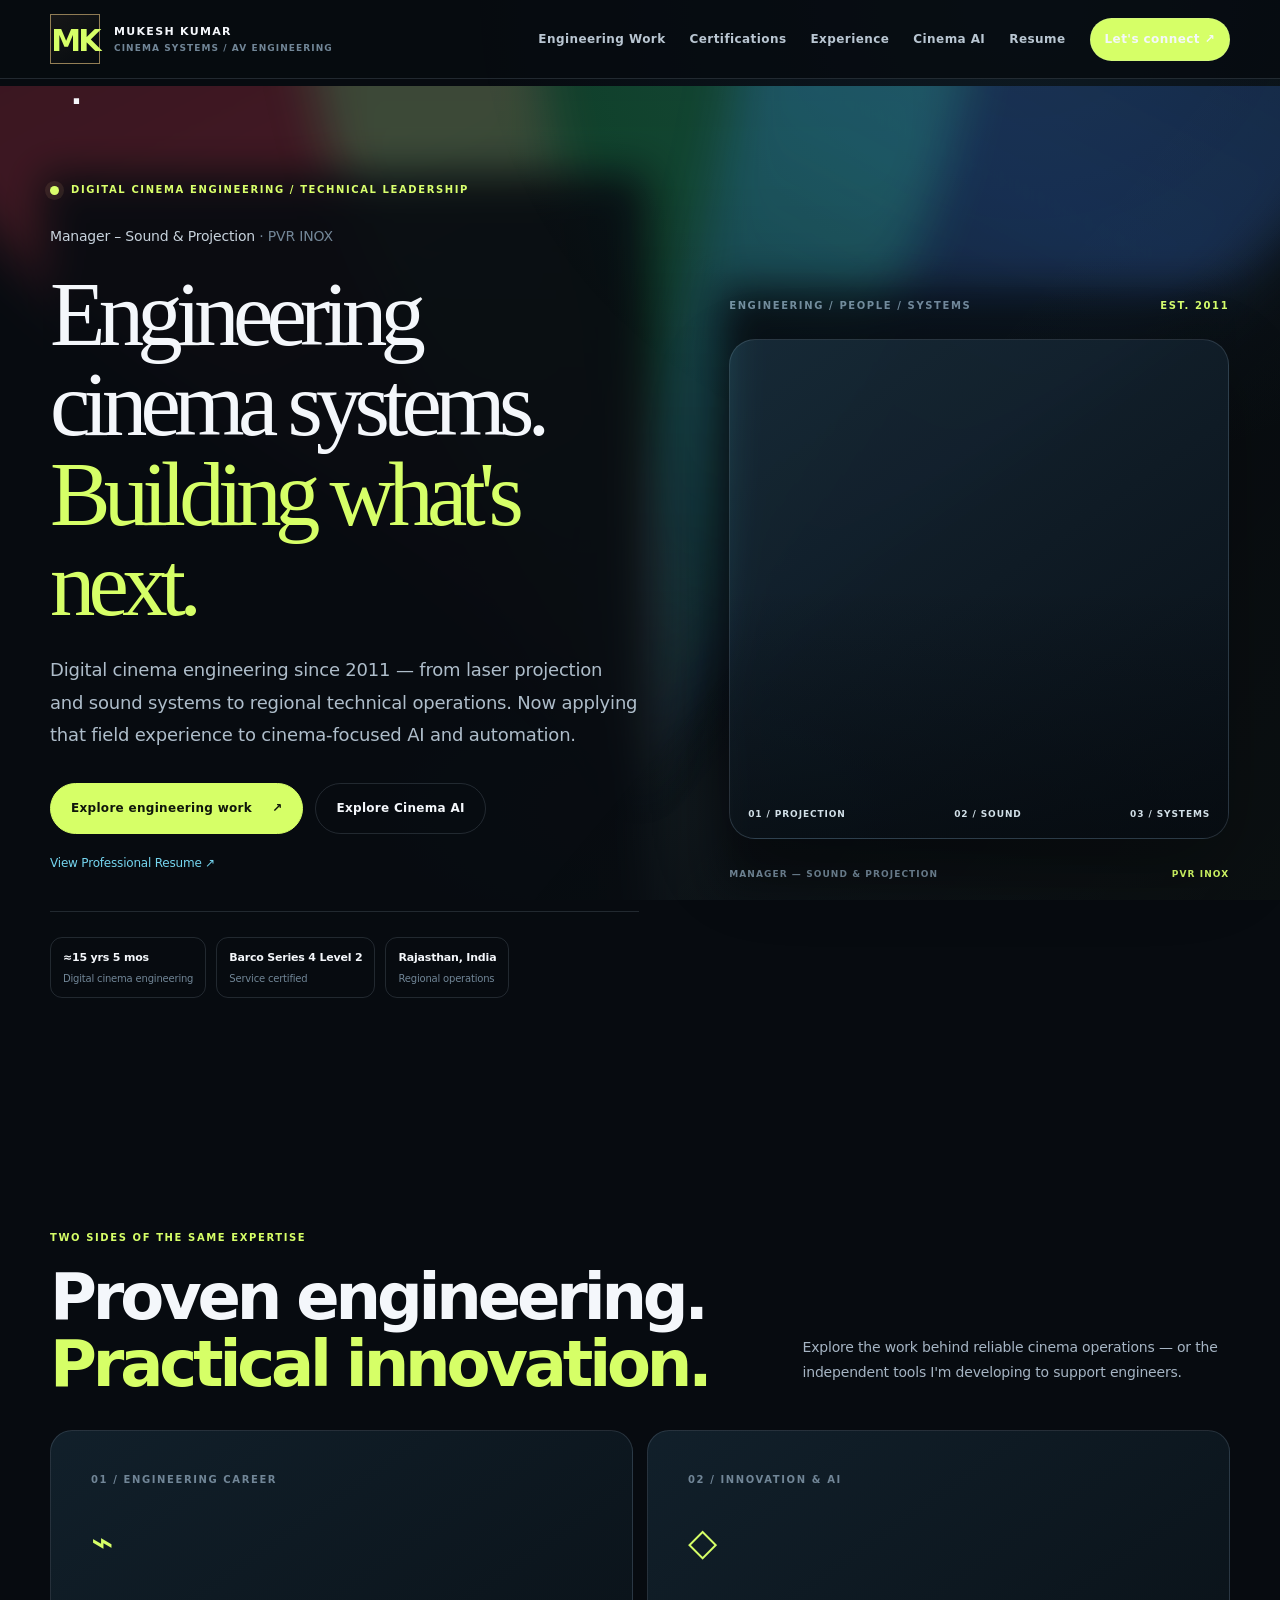
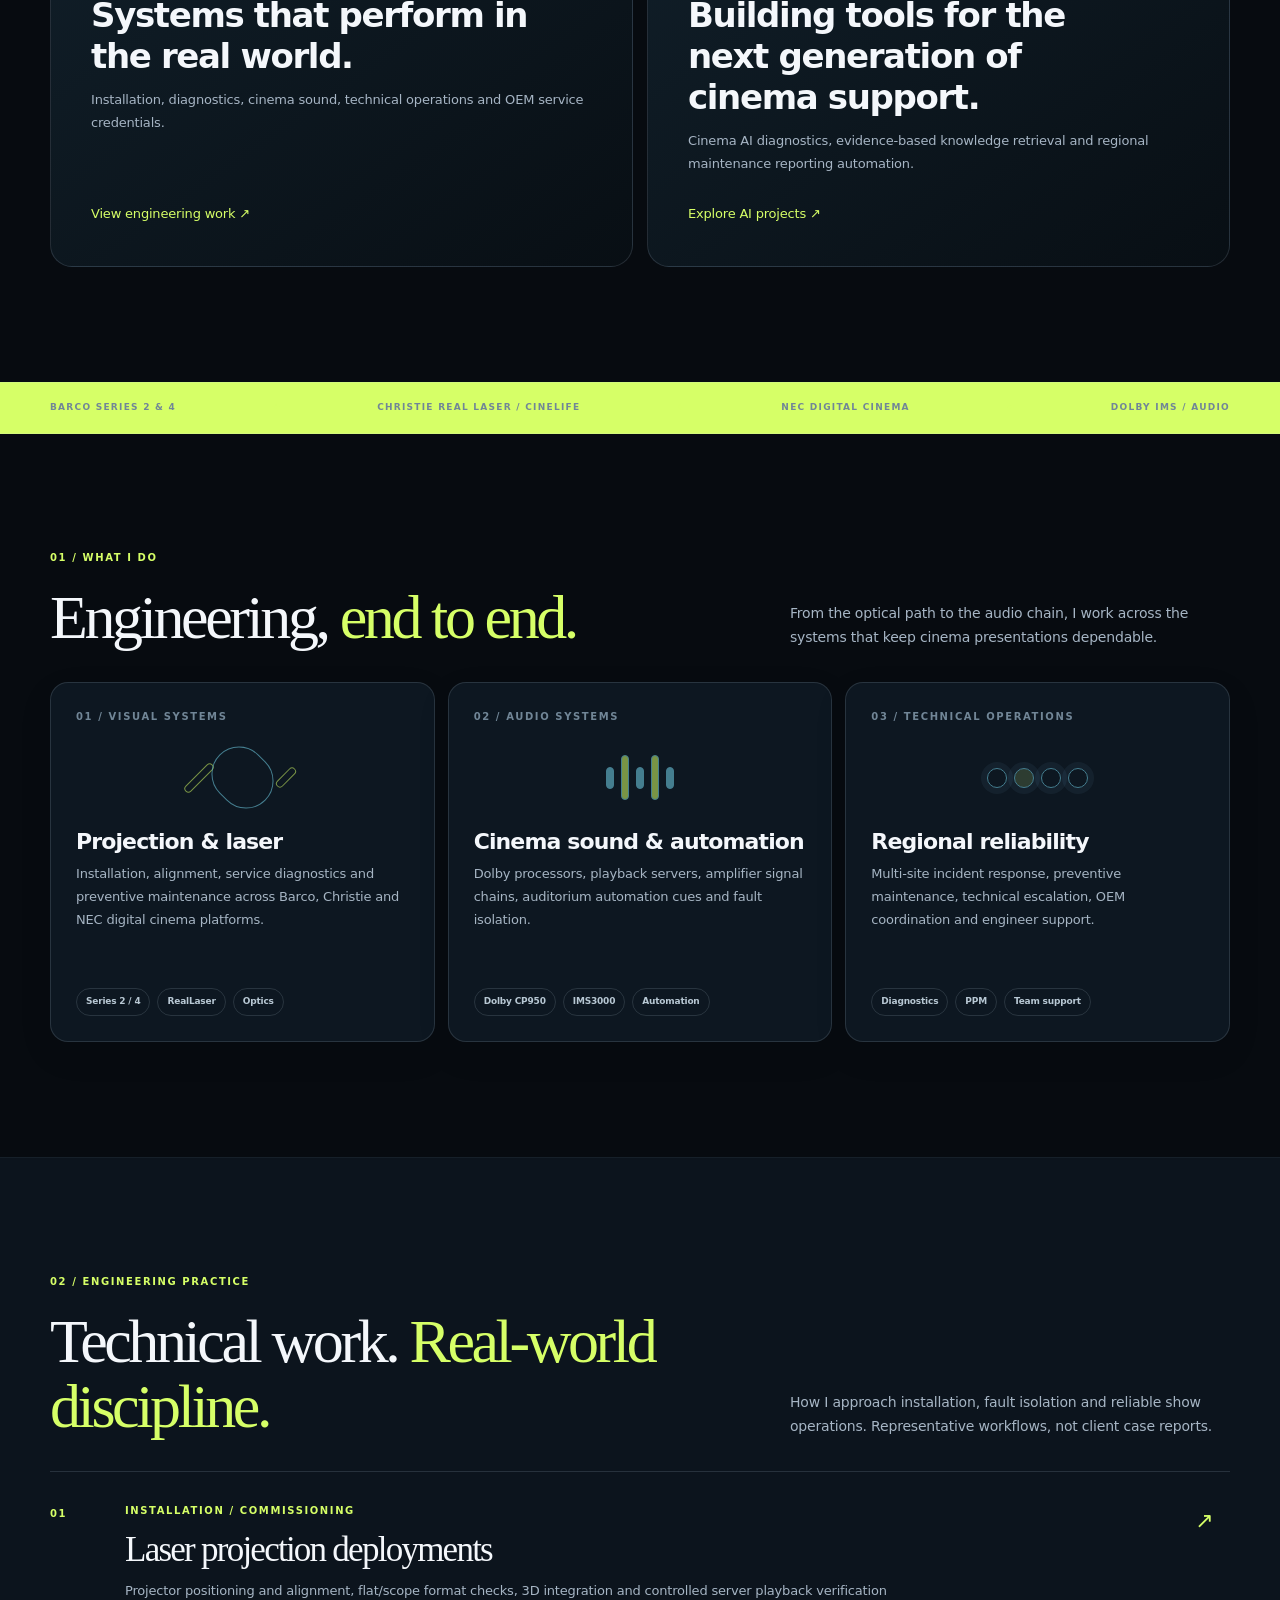
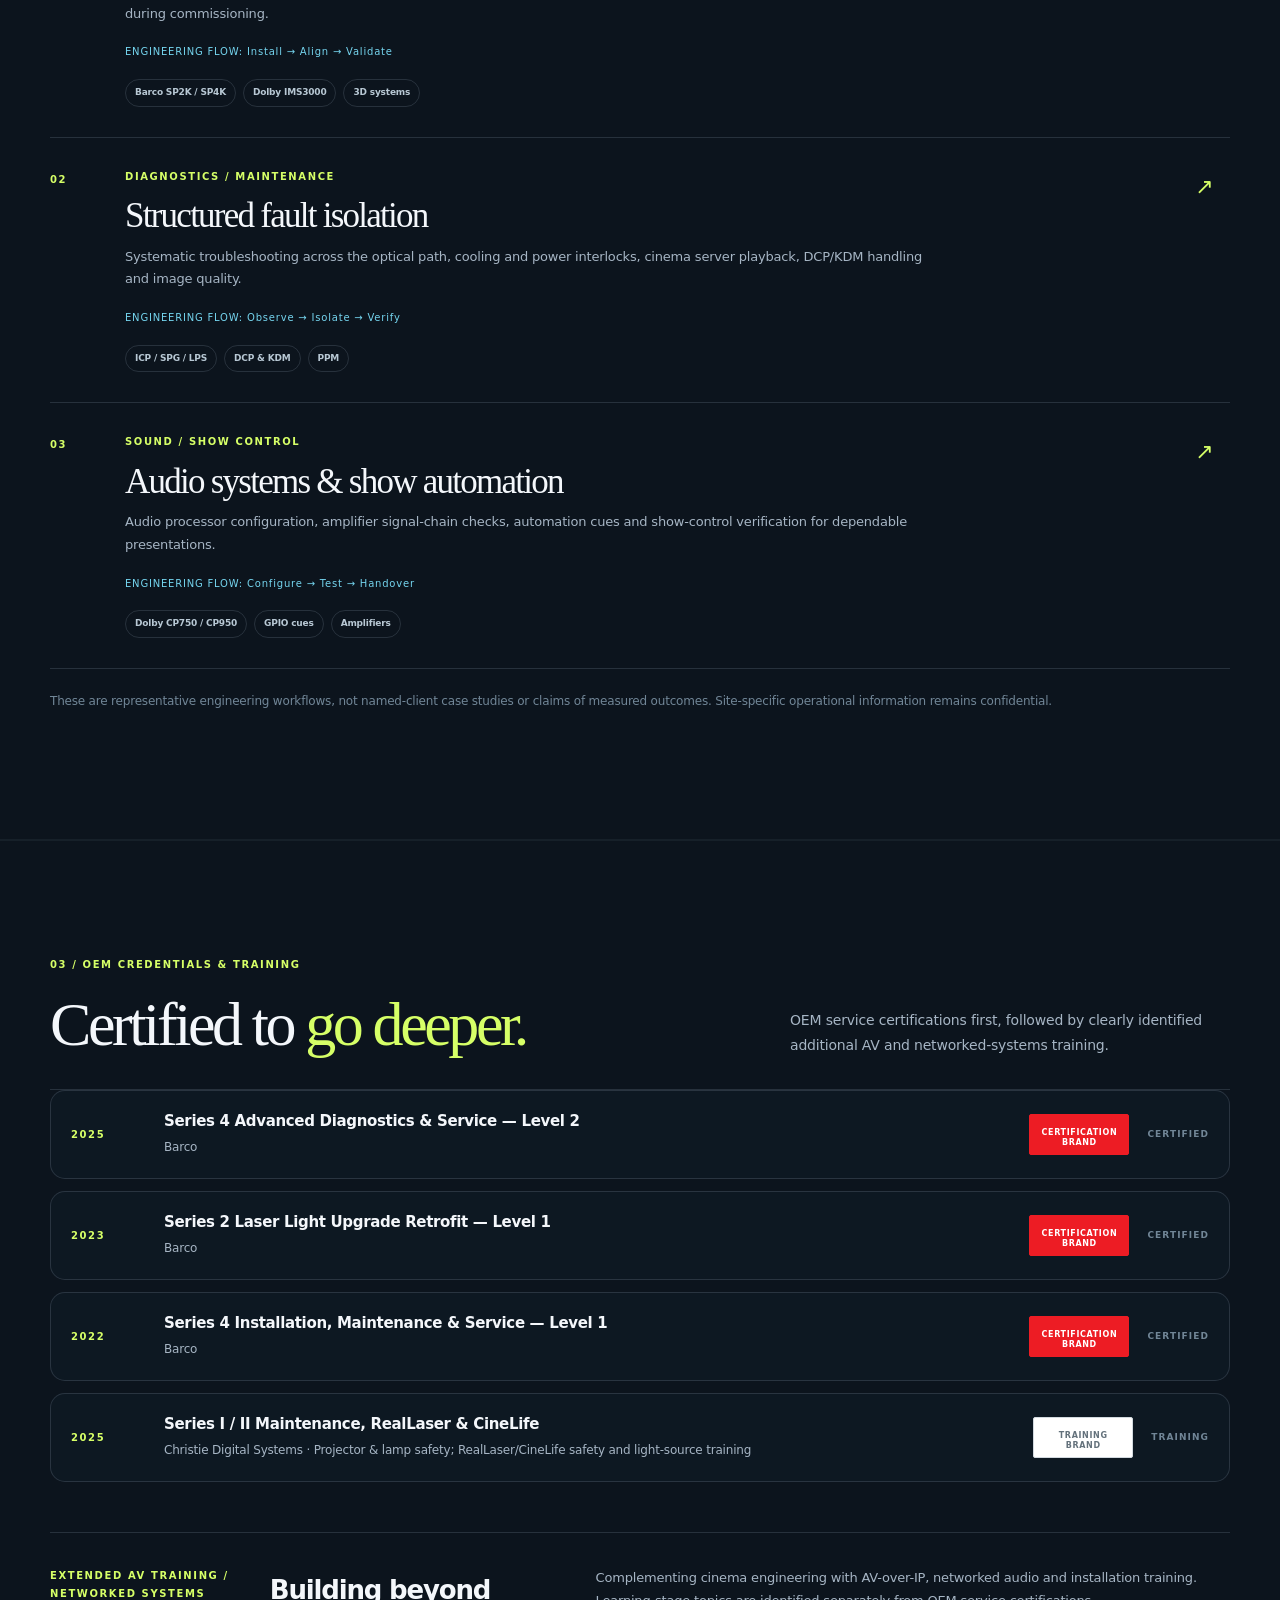
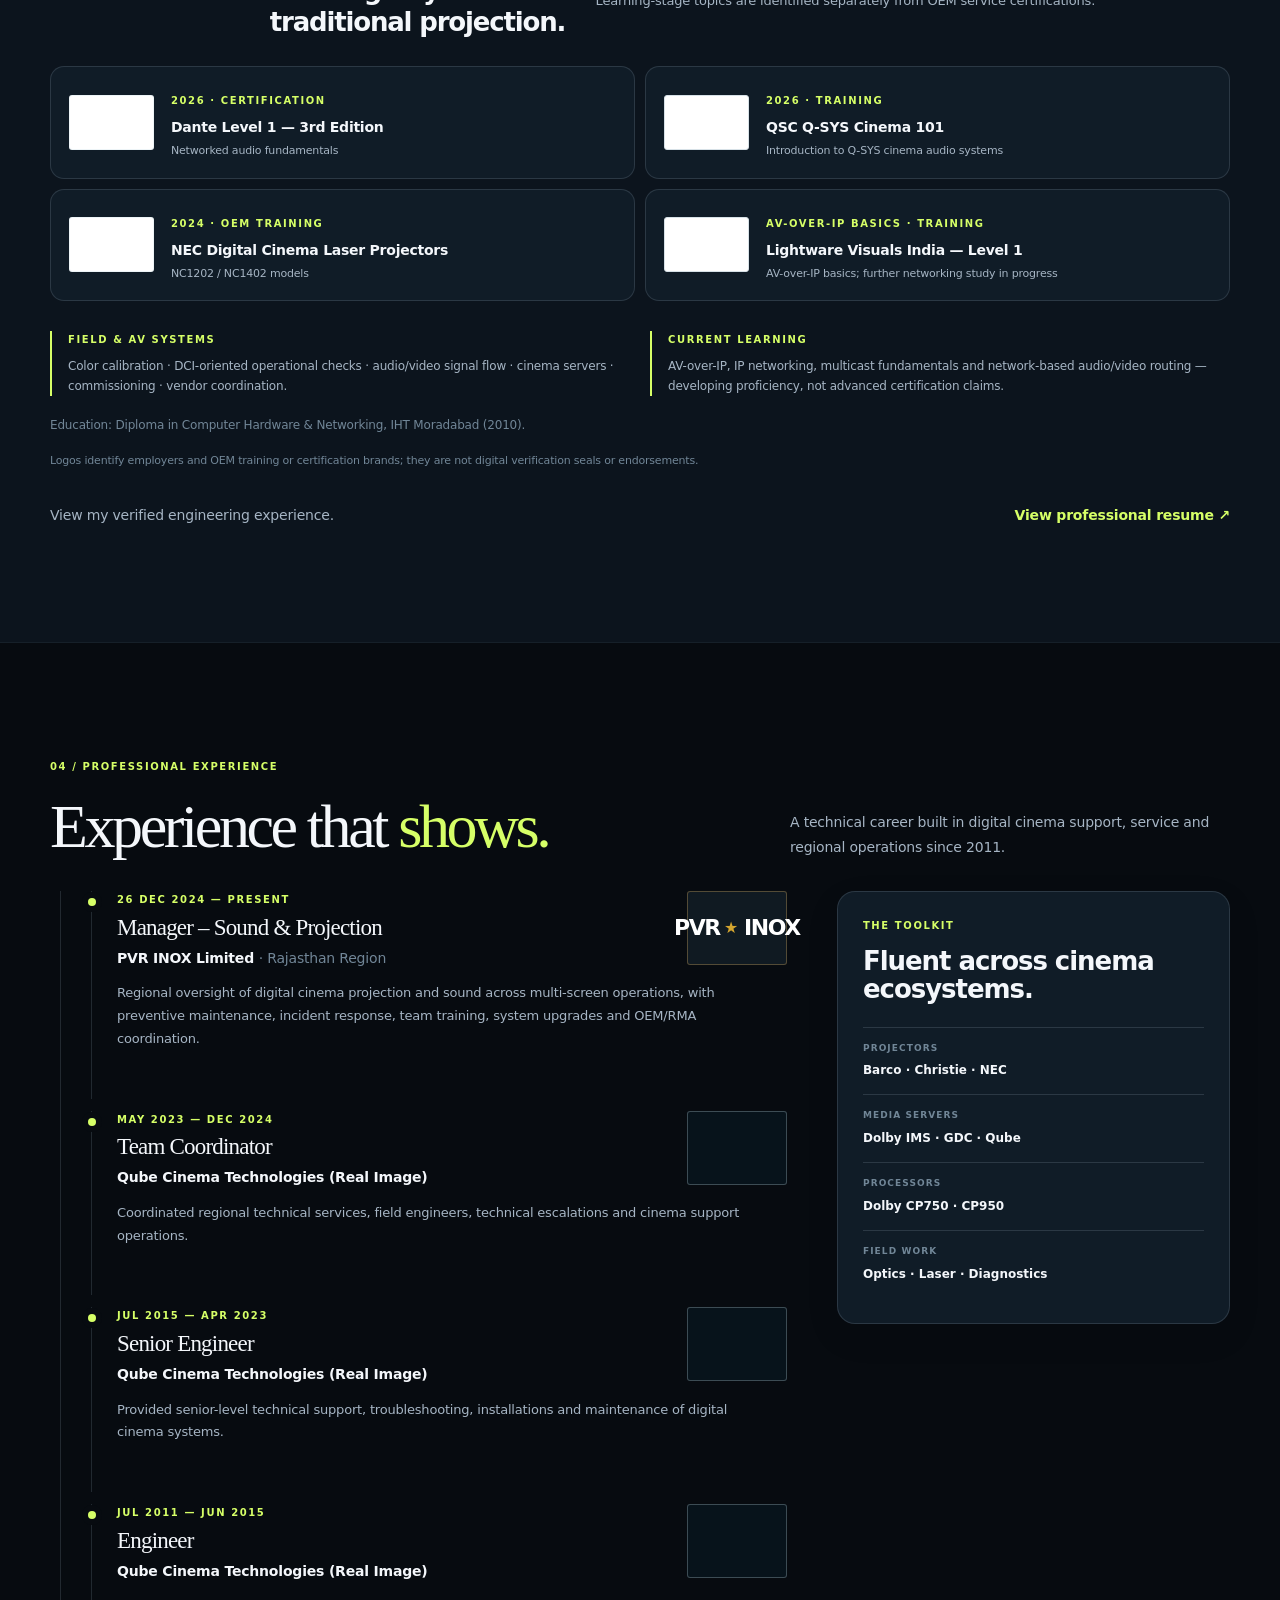
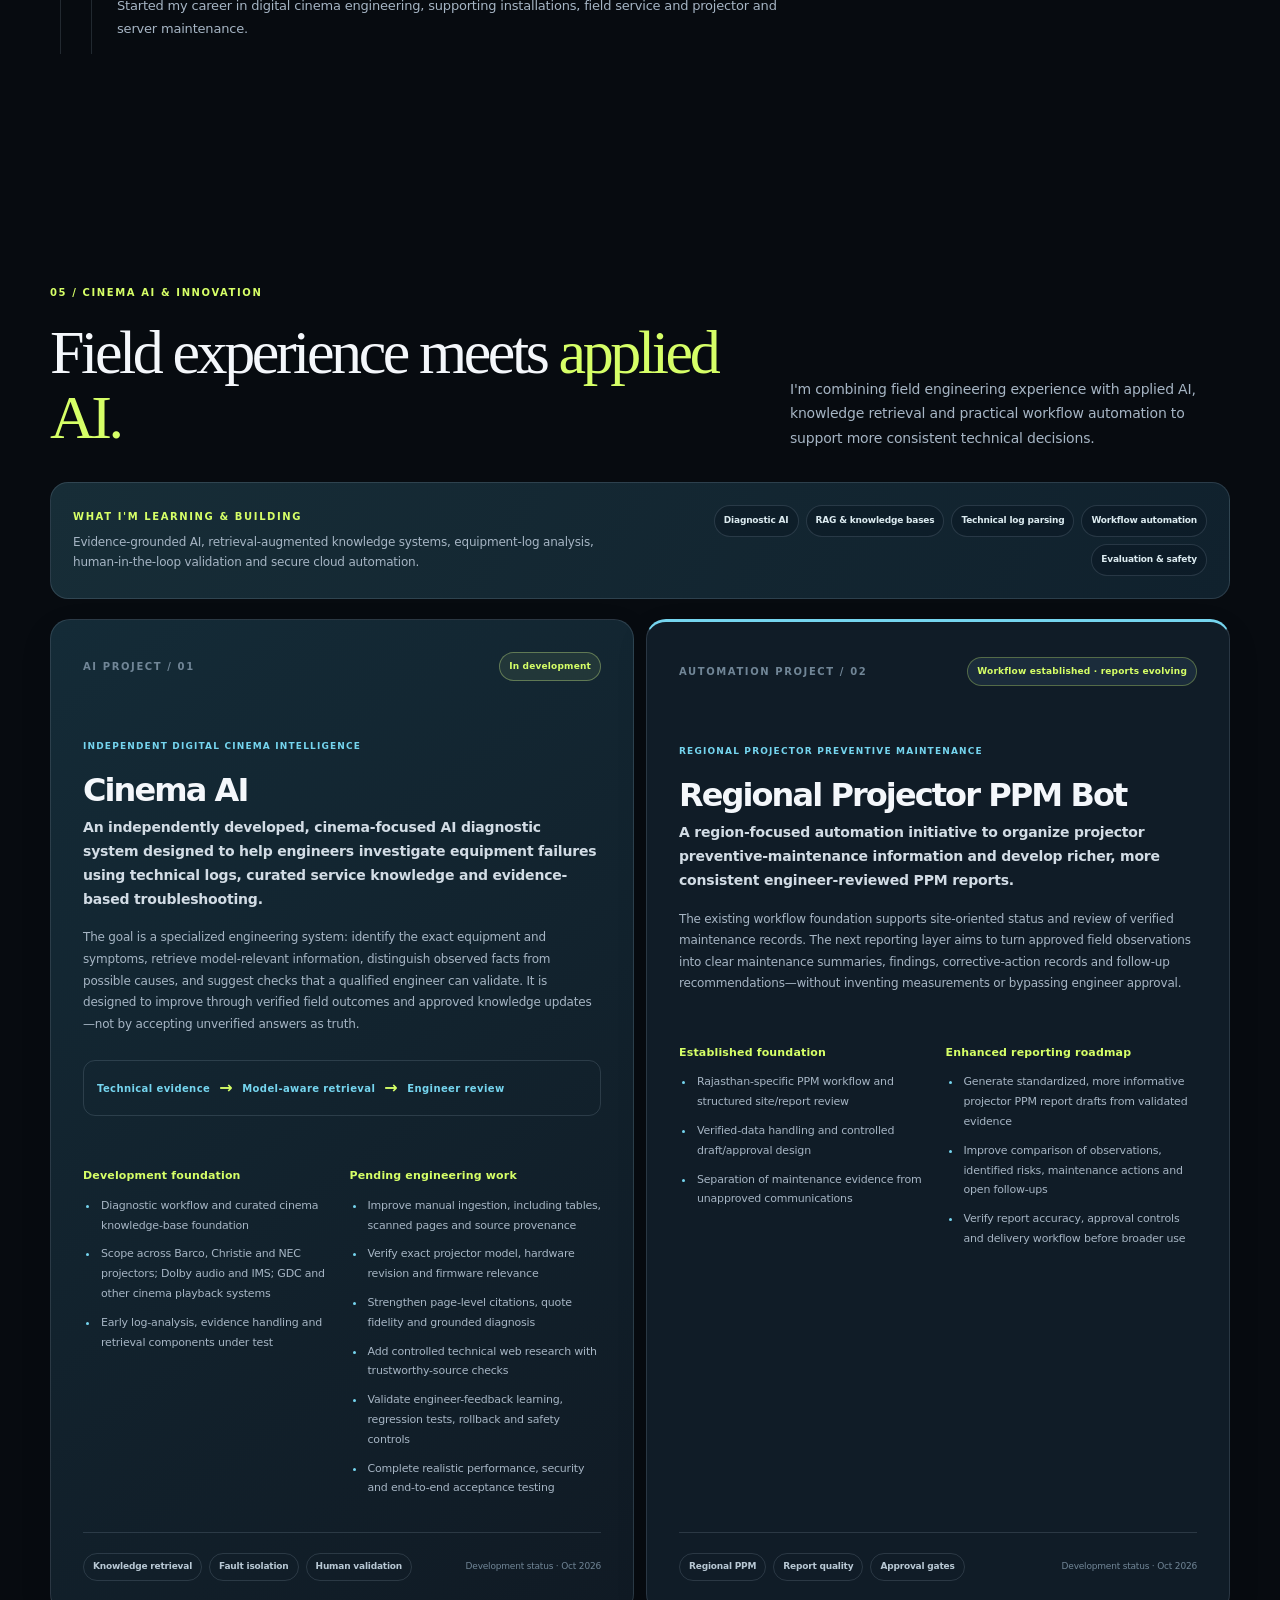
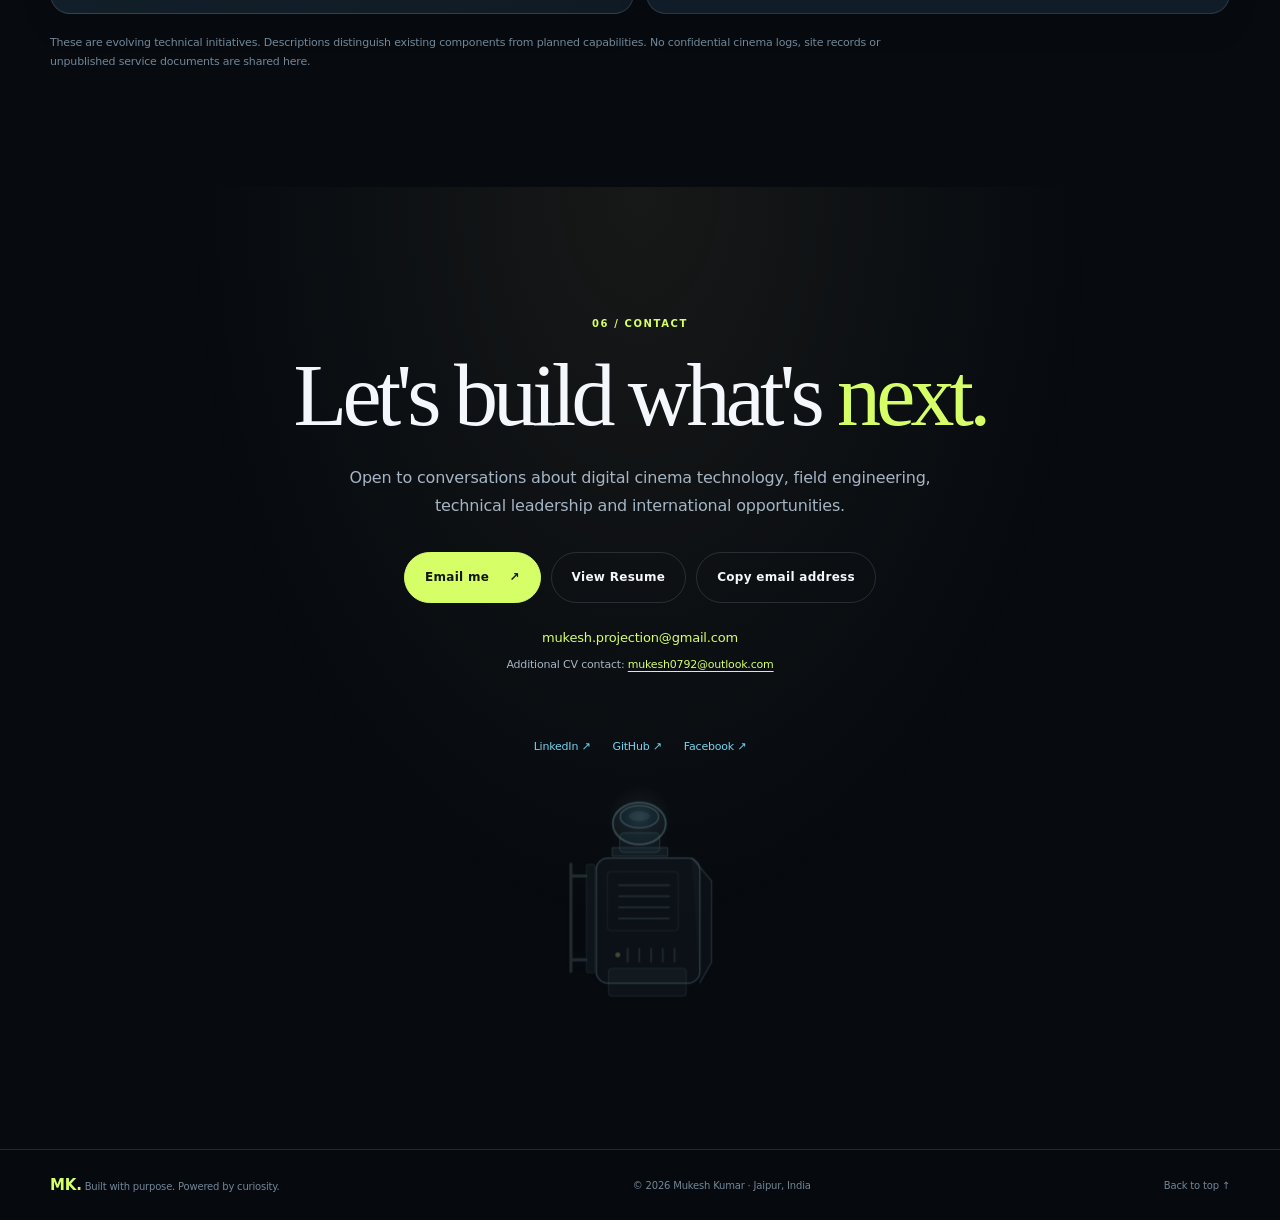
==== commit dc4d8c6e: "Apply fresh cinema portfolio visual redesign" ====
--- a/index.html
+++ b/index.html
@@ -21,6 +21,7 @@
   <meta name="twitter:card" content="summary">
   <link rel="stylesheet" href="./styles.css?v=hallmark-v10">
   <link rel="stylesheet" href="./hallmark-v10.css?v=1">
+  <link rel="stylesheet" href="./fresh-cinema.css?v=1">
   <script defer src="./app.js?v=hallmark-v10"></script>
   <script defer src="./cinema-ambient.js?v=hallmark-v10"></script>
 </head>
--- a/fresh-cinema.css
+++ b/fresh-cinema.css
@@ -0,0 +1,69 @@
+/* Fresh cinema portfolio redesign — mobile-first editorial layout */
+:root{--bg:#070b10;--alt:#0c141d;--panel:#101c27;--ink:#f4f7fb;--muted:#a6b5c4;--soft:#718697;--accent:#d6ff67;--blue:#75d5ef;--line:rgba(191,216,232,.15);--radius:22px}
+html{scroll-padding-top:86px}
+body{background:var(--bg);color:var(--ink);font-family:Inter,ui-sans-serif,system-ui,-apple-system,"Segoe UI",sans-serif;letter-spacing:-.012em}
+body:before{content:"";position:fixed;inset:0;pointer-events:none;z-index:-1;background:radial-gradient(ellipse at 80% 0%,rgba(46,104,133,.17),transparent 38%),linear-gradient(130deg,transparent 60%,rgba(214,255,103,.025))}
+.site-shell{max-width:1600px;margin:auto;overflow:hidden}
+.container{width:min(1180px,calc(100% - 44px));margin-inline:auto}
+.site-header{background:rgba(7,11,16,.82);backdrop-filter:blur(18px);border-bottom:1px solid var(--line)}
+.nav-wrap{min-height:78px;display:flex;align-items:center;justify-content:space-between;gap:20px}
+.brand-mark{font-size:30px;letter-spacing:-.09em;color:var(--accent)}
+.brand-text strong{letter-spacing:.12em;font-size:11px}
+.brand-text small{color:var(--soft);letter-spacing:.12em;font-size:9px}
+.desktop-nav{gap:24px}.desktop-nav a{font-size:12px;color:#b9c6d2;transition:color .2s}.desktop-nav a:hover{color:var(--accent)}
+.desktop-nav .nav-contact{border:1px solid var(--line);padding:10px 14px;border-radius:99px;color:var(--ink)}
+.mobile-nav summary{border:1px solid var(--line);border-radius:99px;padding:8px 13px}
+.hero{padding-top:clamp(54px,8vw,112px);padding-bottom:clamp(58px,9vw,120px);display:grid;grid-template-columns:1.08fr .92fr;gap:clamp(35px,7vw,100px);align-items:center}
+.eyebrow,.section-kicker,.overline,.card-index,.pathway-index,.visual-label,.work-count,.credential-year,.training-year{font-size:10px;letter-spacing:.16em;color:var(--accent);font-weight:700}
+.hero-role{color:#c6d2dc;font-size:14px}.hero-role span{color:var(--soft)}
+.hero h1{font-size:clamp(48px,7.1vw,94px);line-height:.99;letter-spacing:-.075em;margin:22px 0 24px;max-width:780px}
+.hero h1 span{display:block;color:var(--accent);font-style:normal}
+.hero-description{max-width:590px;color:#aebdca;font-size:clamp(15px,1.5vw,18px);line-height:1.8}
+.button{border-radius:99px;padding:13px 20px;font-size:12px;font-weight:700;transition:transform .2s,border-color .2s}.button:hover{transform:translateY(-2px)}
+.button-primary{background:var(--accent);color:#10160b;border:1px solid var(--accent)}.button-outline{border:1px solid var(--line);color:var(--ink);background:transparent}
+.hero-resume-link{font-size:12px;color:var(--blue);display:inline-block;margin-top:19px}
+.hero-meta{display:flex;flex-wrap:wrap;gap:10px;margin-top:35px}.hero-meta span{border:1px solid var(--line);border-radius:12px;padding:10px 12px;color:var(--soft);font-size:10px}.hero-meta b{display:block;color:var(--ink);font-size:11px;margin-bottom:2px}
+.hero-visual{max-width:500px;margin-inline:auto;width:100%}.visual-label{display:flex;justify-content:space-between;margin-bottom:12px;color:var(--soft)}
+.portrait-panel{position:relative;border:1px solid var(--line);border-radius:26px;overflow:hidden;background:linear-gradient(145deg,#152633,#091017);aspect-ratio:1}
+.portrait-panel img{width:100%;height:100%;object-fit:cover;filter:saturate(.78);mix-blend-mode:normal}
+.portrait-overlay{position:absolute;inset:0;background:linear-gradient(180deg,transparent 50%,rgba(5,9,13,.6))}
+.portrait-caption{position:absolute;bottom:15px;left:18px;right:18px;display:flex;justify-content:space-between;font-size:9px;letter-spacing:.1em;color:#d2e0e8}
+.visual-footer{display:flex;justify-content:space-between;margin-top:12px;font-size:9px;letter-spacing:.12em;color:var(--soft)}.visual-footer strong{color:var(--accent)}
+.pathways-section,.section{padding-block:clamp(64px,9vw,118px)}
+.pathways-intro,.section-heading{display:flex;justify-content:space-between;align-items:end;gap:40px;margin-bottom:32px}
+h2{font-size:clamp(34px,5vw,64px);line-height:1.05;letter-spacing:-.065em;margin:13px 0 0}
+h2 em{color:var(--accent);font-style:normal}
+.pathways-intro>p,.section-heading>p{max-width:440px;color:var(--muted);font-size:14px}
+.pathways-grid{display:grid;grid-template-columns:1fr 1fr;gap:14px}
+.pathway-card{padding:clamp(22px,4vw,40px);border:1px solid var(--line);border-radius:var(--radius);background:linear-gradient(145deg,rgba(19,34,46,.9),rgba(9,15,21,.9));min-height:280px;display:flex;flex-direction:column;transition:transform .25s,border-color .25s}
+.pathway-card:hover{transform:translateY(-4px);border-color:rgba(214,255,103,.4)}
+.pathway-index{color:var(--soft)}.pathway-symbol{font-size:38px;color:var(--accent);margin:20px 0}
+.pathway-card strong{font-size:clamp(22px,3vw,34px);line-height:1.2;letter-spacing:-.04em;max-width:450px}
+.pathway-card>span:not(.pathway-index):not(.pathway-symbol){color:var(--muted);font-size:13px;margin-top:12px}
+.pathway-link{margin-top:auto!important;padding-top:28px;color:var(--accent)!important}
+.marquee-divider{border-block:1px solid var(--line);padding:17px 0;color:var(--soft);font-size:9px;letter-spacing:.14em}.marquee-divider .container{display:flex;justify-content:space-between;gap:18px;flex-wrap:wrap}.marquee-divider span{color:var(--accent)}
+.section-alt{background:var(--alt);border-block:1px solid rgba(191,216,232,.06)}
+.expertise-grid{display:grid;grid-template-columns:repeat(3,1fr);gap:13px}
+.expertise-card{padding:25px;border:1px solid var(--line);border-radius:18px;background:rgba(16,28,39,.75)}
+.card-index{color:var(--soft)}.line-art{height:65px;margin:20px 0;display:flex;align-items:center;gap:7px}
+.line-art i{display:block;width:8px;height:38px;border:1px solid var(--accent);border-radius:99px;opacity:.6}.line-art i:nth-child(2){height:55px}.line-art i:nth-child(3){height:25px}.line-art.sound i{border-color:var(--blue);height:22px}.line-art.sound i:nth-child(2n){height:45px}.line-art.network i{width:20px;height:20px;border-radius:50%;border-color:var(--blue)}
+.expertise-card h3{font-size:22px;letter-spacing:-.04em;margin:0 0 9px}.expertise-card p{color:var(--muted);font-size:13px;line-height:1.75}
+.tag-list{display:flex;gap:7px;flex-wrap:wrap}.tag-list span{border:1px solid var(--line);border-radius:99px;padding:5px 9px;font-size:9px;color:#b8c8d4}
+.work-list{border-top:1px solid var(--line)}.work-row{display:grid;grid-template-columns:55px 1fr 35px;gap:20px;padding:30px 0;border-bottom:1px solid var(--line)}
+.work-count{color:var(--accent);padding-top:3px}.work-main h3{font-size:clamp(23px,3vw,35px);letter-spacing:-.05em;margin:5px 0 10px}.work-main>p:not(.overline){color:var(--muted);font-size:13px;max-width:800px}.work-method{font-size:10px!important;color:var(--blue)!important;letter-spacing:.08em}.work-glyph{font-size:22px;color:var(--accent)}
+.credentials-list,.timeline,.ai-project-grid{display:grid;gap:12px}.credential{display:grid;grid-template-columns:75px 1fr auto auto;align-items:center;gap:18px;padding:20px;border:1px solid var(--line);border-radius:15px;background:rgba(16,28,39,.6)}
+.credential-year{color:var(--accent)}.credential-description h3{font-size:15px;margin:0 0 5px}.credential-description p{font-size:12px;color:var(--muted);margin:0}.issuer-stamp{max-width:100px}.issuer-stamp img{max-width:100%;height:auto}.credential-type{font-size:9px;letter-spacing:.12em;color:var(--soft)}
+.additional-training{margin-top:50px}.training-heading h3{font-size:26px;margin:8px 0}.training-heading>p:last-child{color:var(--muted);max-width:650px;font-size:13px}
+.training-list{display:grid;grid-template-columns:1fr 1fr;gap:10px;margin-top:20px}.training-entry{display:flex;align-items:center;gap:17px;padding:18px;border:1px solid var(--line);border-radius:14px}.training-mark{width:85px;flex-shrink:0}.training-mark img{max-width:100%;height:auto}.training-entry h4{margin:5px 0;font-size:14px}.training-entry p{margin:0;color:var(--muted);font-size:11px}
+.skills-learning{display:grid;grid-template-columns:1fr 1fr;gap:20px;margin-top:30px}.skills-learning>div{border-left:2px solid var(--accent);padding-left:16px}.skills-learning p:last-child{font-size:12px;color:var(--muted)}
+.career-grid{display:grid;grid-template-columns:1.5fr .8fr;gap:50px}.timeline-item{position:relative;border-left:1px solid var(--line);padding:0 0 35px 25px}.timeline-marker{position:absolute;width:8px;height:8px;background:var(--accent);border-radius:50%;left:-4px;top:7px}.timeline-role-heading{display:flex;justify-content:space-between;gap:18px}.timeline-role-heading h3{font-size:23px;margin:6px 0}.company{color:var(--muted);font-size:12px}.timeline-item>p:last-child{color:var(--muted);font-size:13px}.career-company-logo{max-width:100px}.career-company-logo img{max-width:100%;height:auto}
+.career-aside{align-self:start;padding:25px;border:1px solid var(--line);border-radius:18px;background:var(--panel)}.career-aside h3{font-size:26px;letter-spacing:-.04em}.tool-stack>div{border-top:1px solid var(--line);padding:13px 0}.tool-stack span{display:block;color:var(--soft);font-size:9px;letter-spacing:.12em}.tool-stack strong{font-size:12px}
+.ai-learning-bar{display:flex;justify-content:space-between;gap:25px;padding:22px;border:1px solid var(--line);border-radius:18px;margin-bottom:20px}.ai-learning-bar p{color:var(--muted);font-size:12px;max-width:600px}.ai-learning-tags{display:flex;flex-wrap:wrap;gap:7px;align-content:center}.ai-learning-tags span{font-size:9px;border:1px solid var(--line);padding:7px 9px;border-radius:99px}
+.ai-project-grid{grid-template-columns:1fr 1fr}.ai-project{border:1px solid var(--line);border-radius:20px;padding:clamp(20px,3vw,32px);background:var(--panel)}.ai-project-featured{background:linear-gradient(145deg,#142b37,#101a24)}
+.ai-project-top,.ai-project-bottom{display:flex;justify-content:space-between;gap:12px;align-items:center;flex-wrap:wrap}.ai-project-stage{font-size:9px;color:var(--accent);border:1px solid rgba(214,255,103,.3);border-radius:99px;padding:6px 9px}.ai-project-category{font-size:9px;letter-spacing:.13em;color:var(--blue);margin-top:26px}.ai-project h3{font-size:32px;letter-spacing:-.06em;margin:8px 0}.ai-project-lead{font-size:14px;color:#d2dce5}.ai-project-copy{font-size:12px;color:var(--muted);line-height:1.8}.ai-details{display:grid;grid-template-columns:1fr 1fr;gap:15px;margin:25px 0}.ai-details h4{font-size:11px;color:var(--accent)}.ai-details ul{padding-left:16px;color:var(--muted);font-size:11px;line-height:1.8}.ai-steps{display:flex;flex-wrap:wrap;gap:9px;align-items:center;color:var(--blue);font-size:10px;padding:13px;border:1px solid var(--line);border-radius:12px}.ai-project-update{font-size:9px;color:var(--soft)}.ai-disclaimer{font-size:11px;color:var(--soft);margin-top:20px}
+.contact-section{padding-block:clamp(70px,10vw,130px)}.contact-heading h2{font-size:clamp(43px,7vw,88px)}.contact-heading>p:last-child{max-width:600px;color:var(--muted)}.contact-actions{display:flex;flex-wrap:wrap;gap:10px;margin-top:25px}.contact-email{font-size:13px;color:var(--accent);margin-top:24px}.contact-email-secondary{font-size:11px;color:var(--muted)}.contact-socials{display:flex;gap:22px;flex-wrap:wrap;margin-top:28px}.contact-socials a{font-size:11px;color:var(--blue)}
+.site-footer{border-top:1px solid var(--line);background:#060a0e}.footer-inner{display:flex;justify-content:space-between;gap:18px;align-items:center;padding-block:22px;color:var(--soft);font-size:10px}.footer-inner strong{color:var(--accent)}
+.projection-ambient{opacity:.13}
+@media(max-width:900px){.hero{grid-template-columns:1fr;gap:38px}.hero-copy{max-width:760px}.hero-visual{max-width:460px}.hero-meta{margin-top:25px}.section-heading,.pathways-intro{align-items:start;flex-direction:column;gap:10px}.expertise-grid{grid-template-columns:1fr 1fr}.expertise-card:last-child{grid-column:1/-1}.career-grid{grid-template-columns:1fr;gap:25px}.career-aside{max-width:none}.ai-learning-bar{flex-direction:column}.ai-project-grid{grid-template-columns:1fr}}
+@media(max-width:600px){.container{width:calc(100% - 32px)}.nav-wrap{min-height:68px}.brand-text small{font-size:8px}.hero{padding-top:45px;padding-bottom:58px}.hero h1{font-size:clamp(43px,13vw,66px);margin:17px 0}.hero-description{font-size:14px}.hero-actions{display:flex;flex-wrap:wrap;gap:9px}.button{padding:12px 15px}.hero-meta{display:grid;grid-template-columns:1fr 1fr}.hero-meta span{font-size:9px}.hero-meta b{font-size:10px}.hero-visual{max-width:100%}.pathways-grid,.expertise-grid,.training-list,.skills-learning{grid-template-columns:1fr}.pathway-card{min-height:240px}.expertise-card:last-child{grid-column:auto}.section,.pathways-section{padding-block:58px}.section-heading h2,.pathways-intro h2{font-size:39px}.marquee-divider .container{justify-content:center;text-align:center}.work-row{grid-template-columns:27px 1fr 18px;gap:10px;padding:23px 0}.work-main h3{font-size:24px}.credential{grid-template-columns:48px 1fr;gap:12px;padding:15px}.credential-year{grid-row:1/3}.issuer-stamp,.credential-type{display:none}.training-entry{padding:14px}.ai-details{grid-template-columns:1fr;gap:5px}.ai-project h3{font-size:29px}.ai-project{padding:20px}.contact-heading h2{font-size:48px}.contact-actions .button{font-size:11px}.footer-inner{align-items:flex-start;flex-direction:column;gap:7px}.timeline-role-heading{flex-direction:column}.career-company-logo{max-width:95px}.ai-steps{line-height:1.6}}
+@media(prefers-reduced-motion:reduce){*,*:before,*:after{scroll-behavior:auto!important;transition:none!important;animation:none!important}}
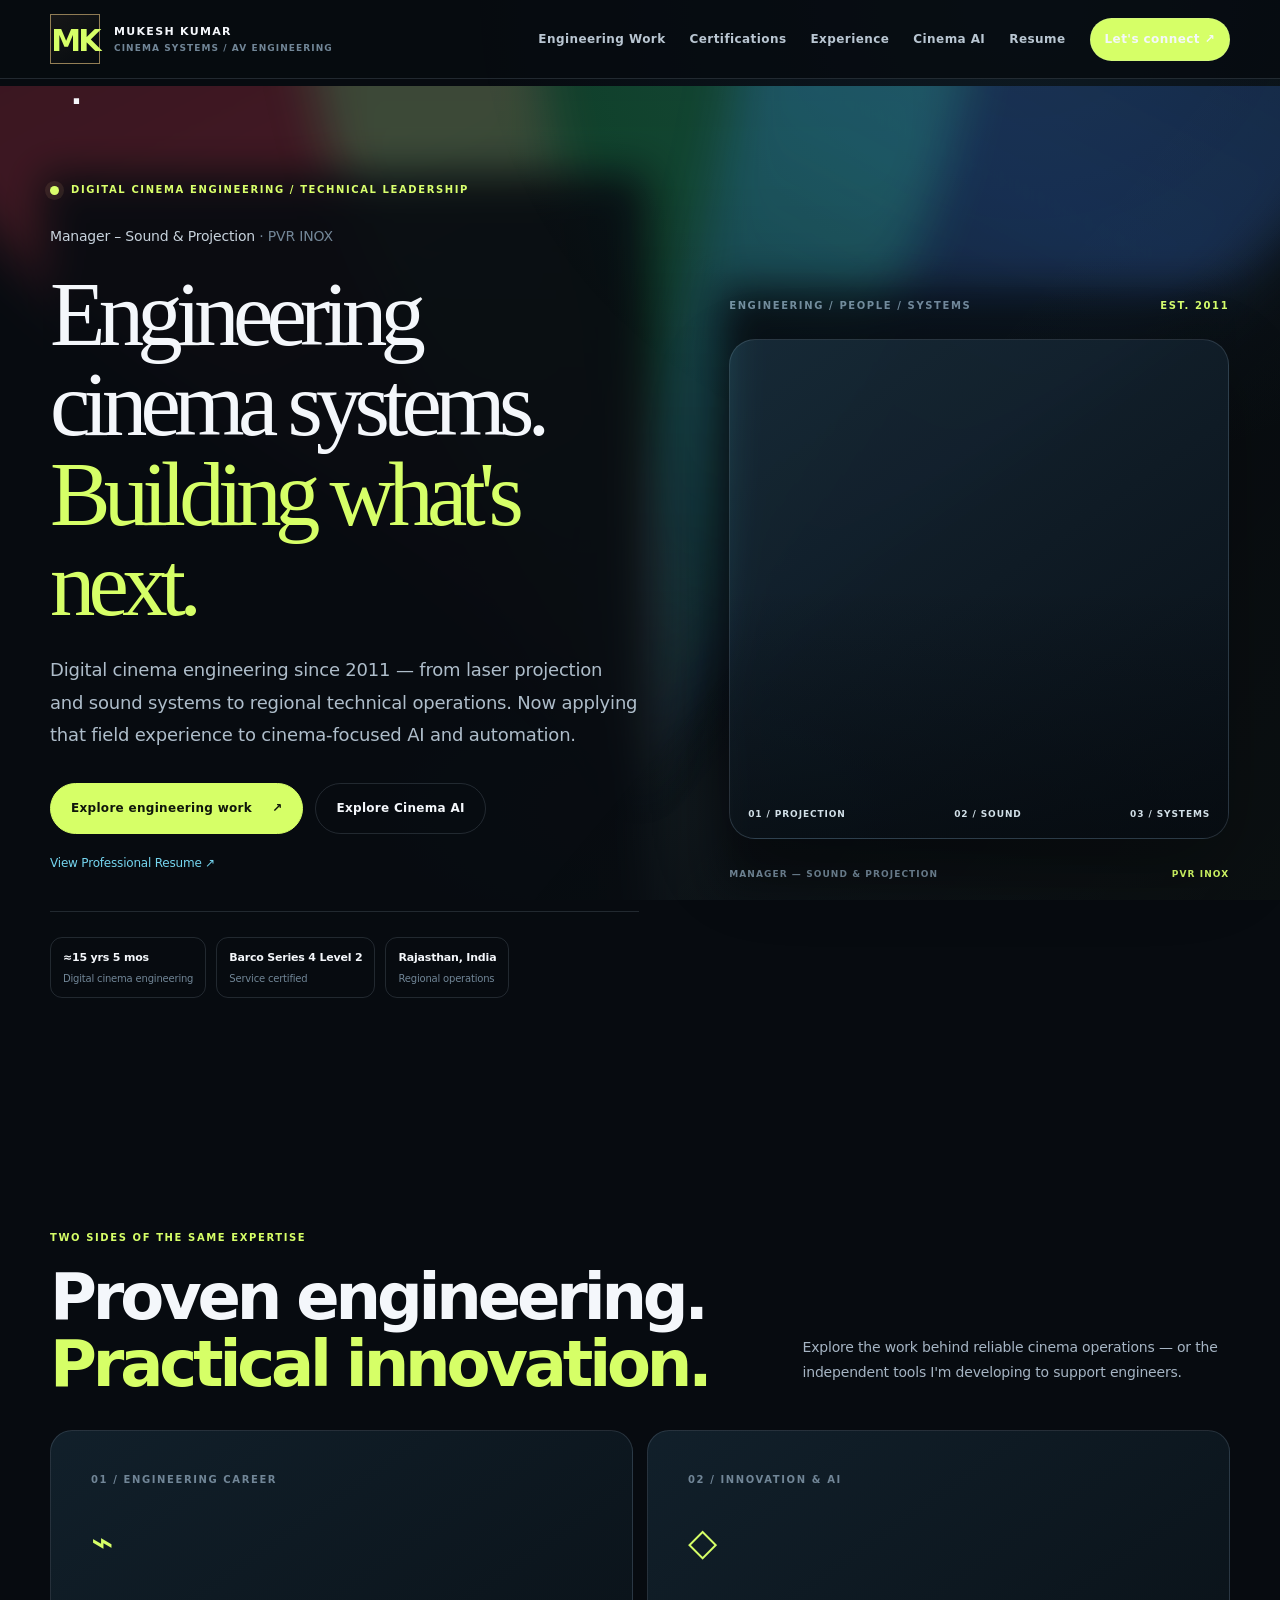
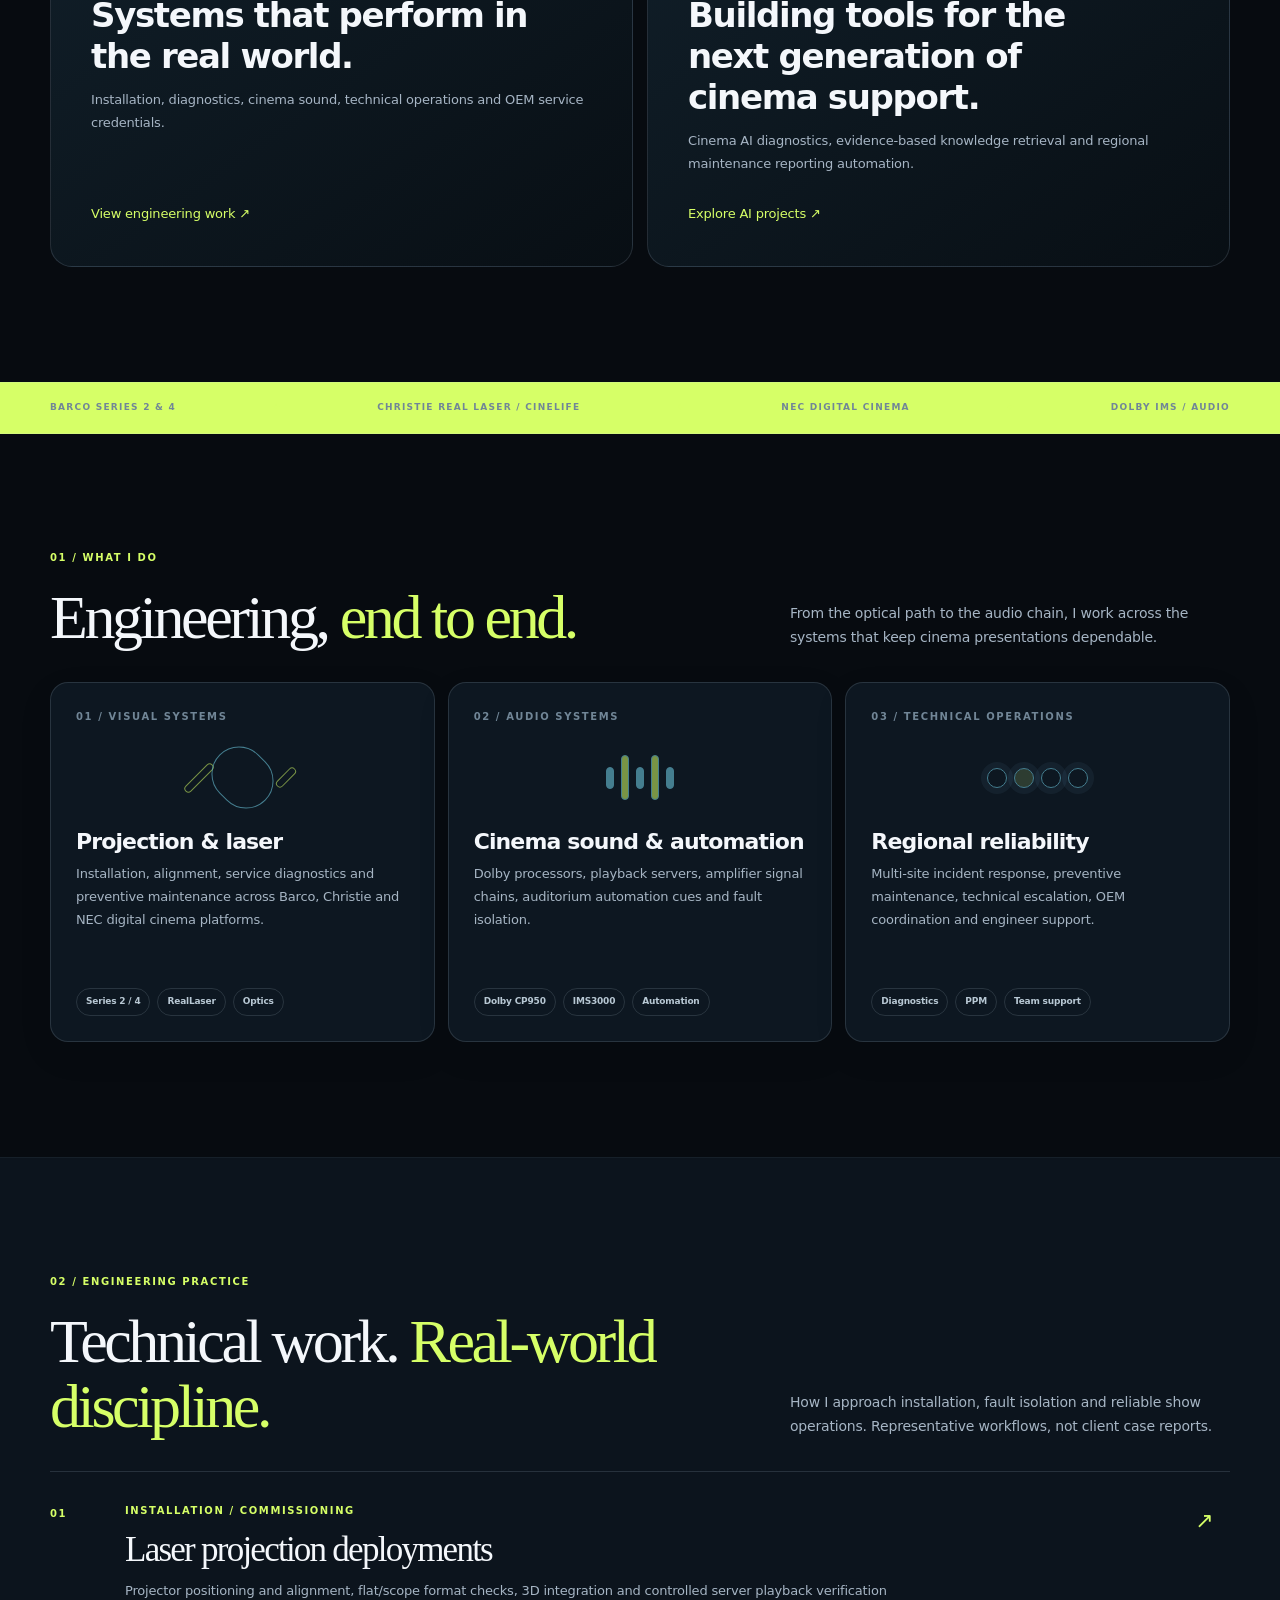
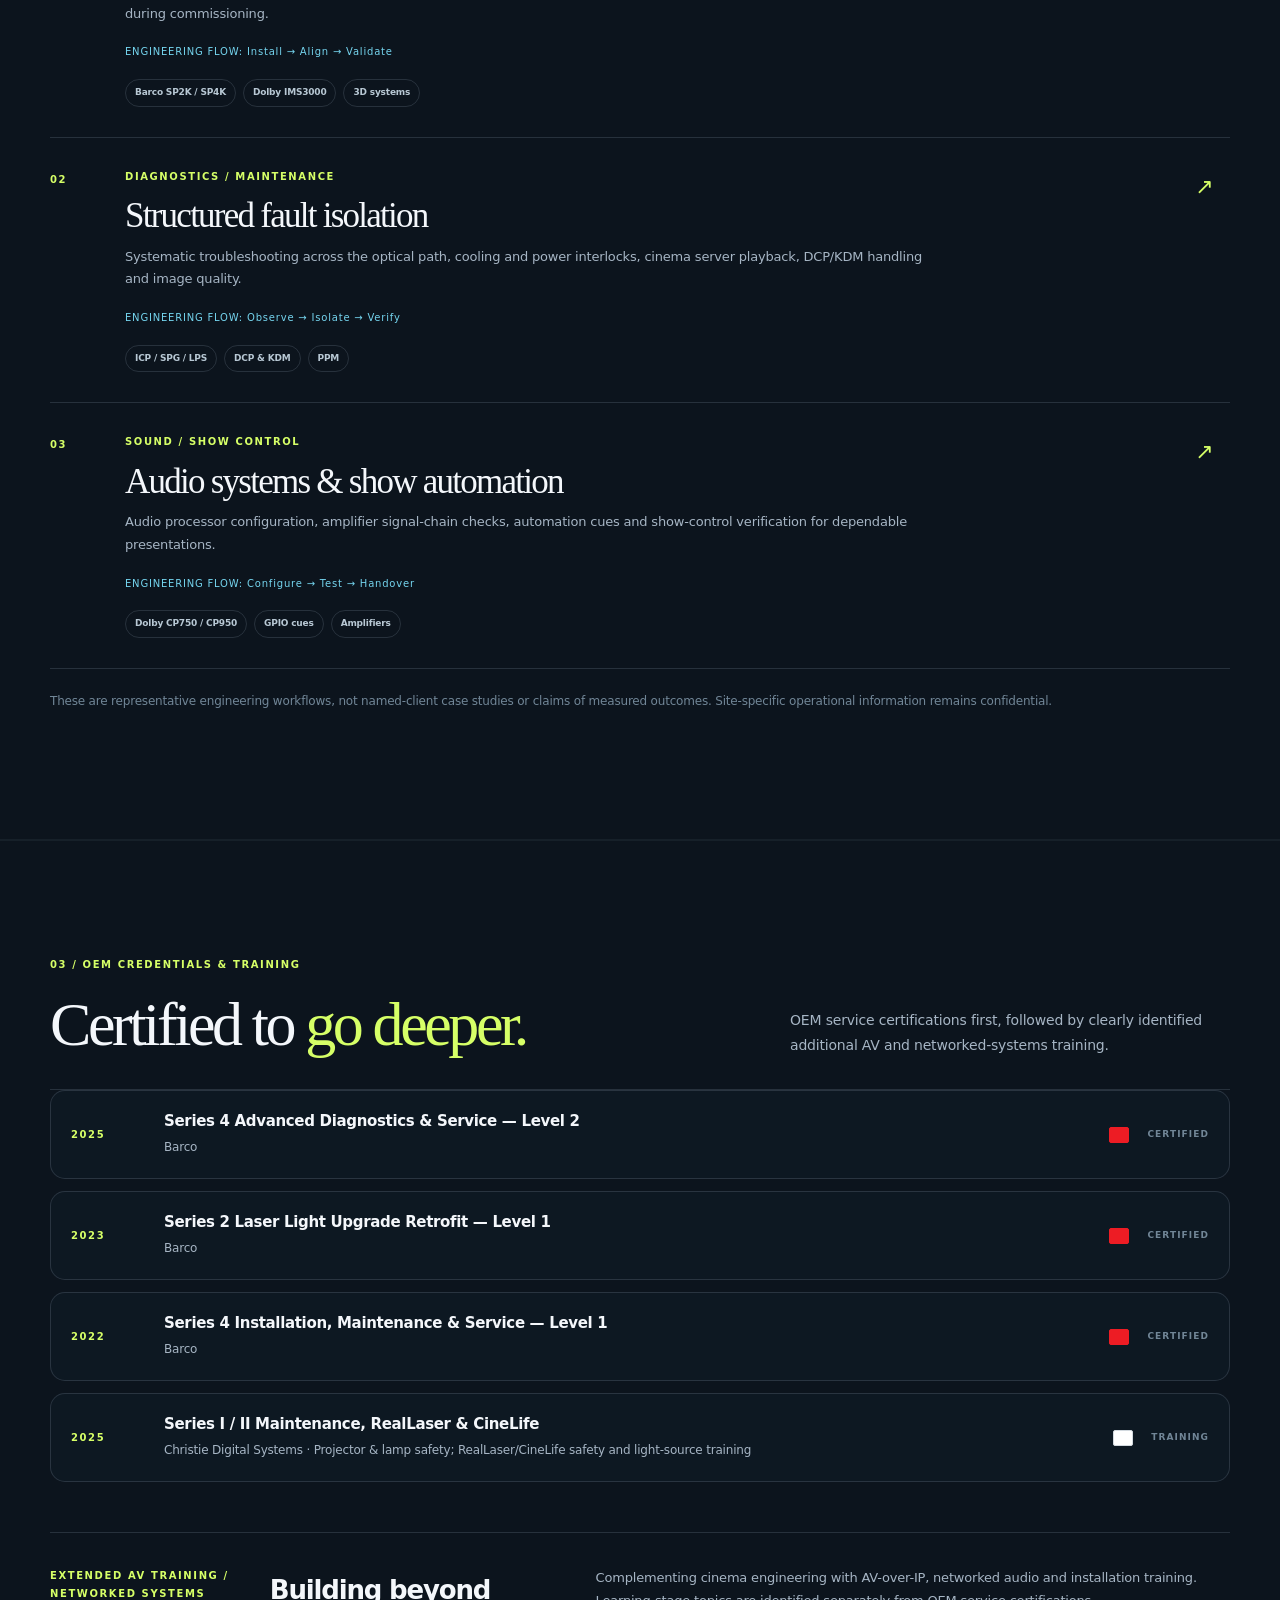
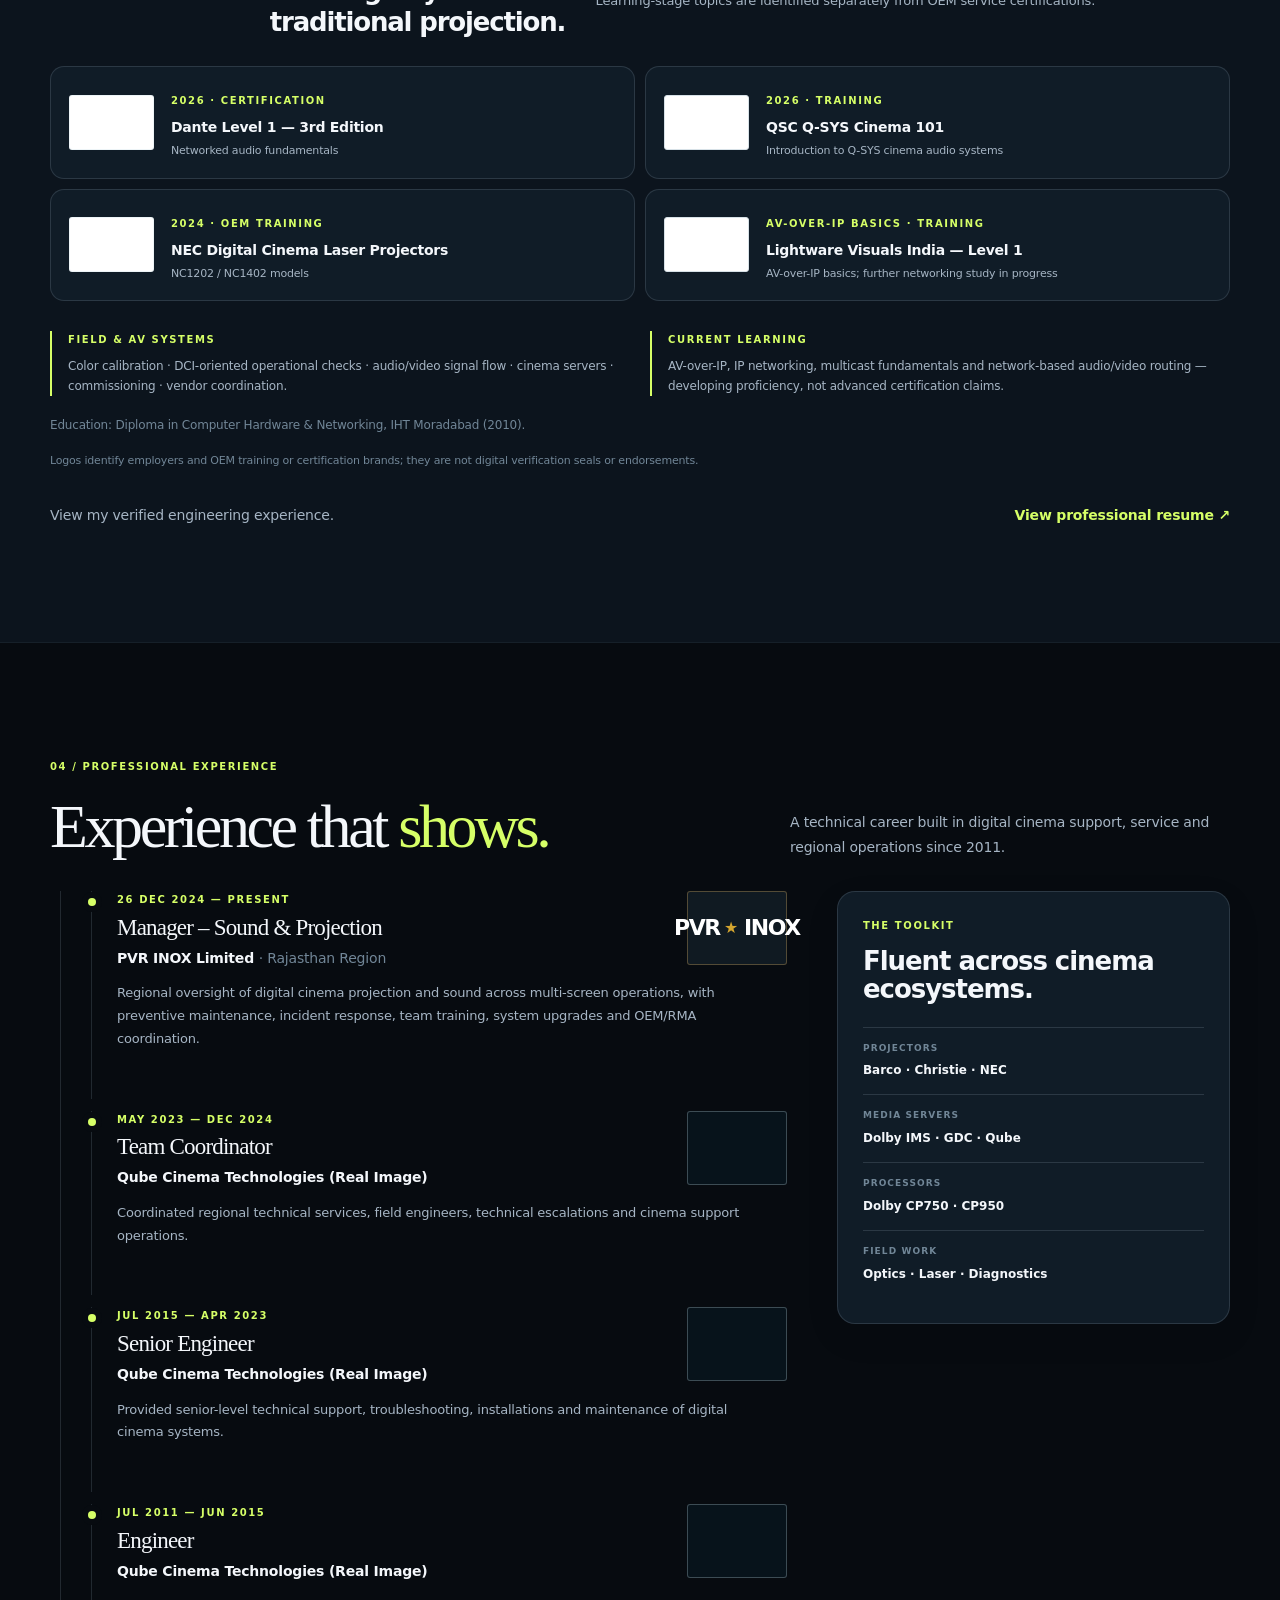
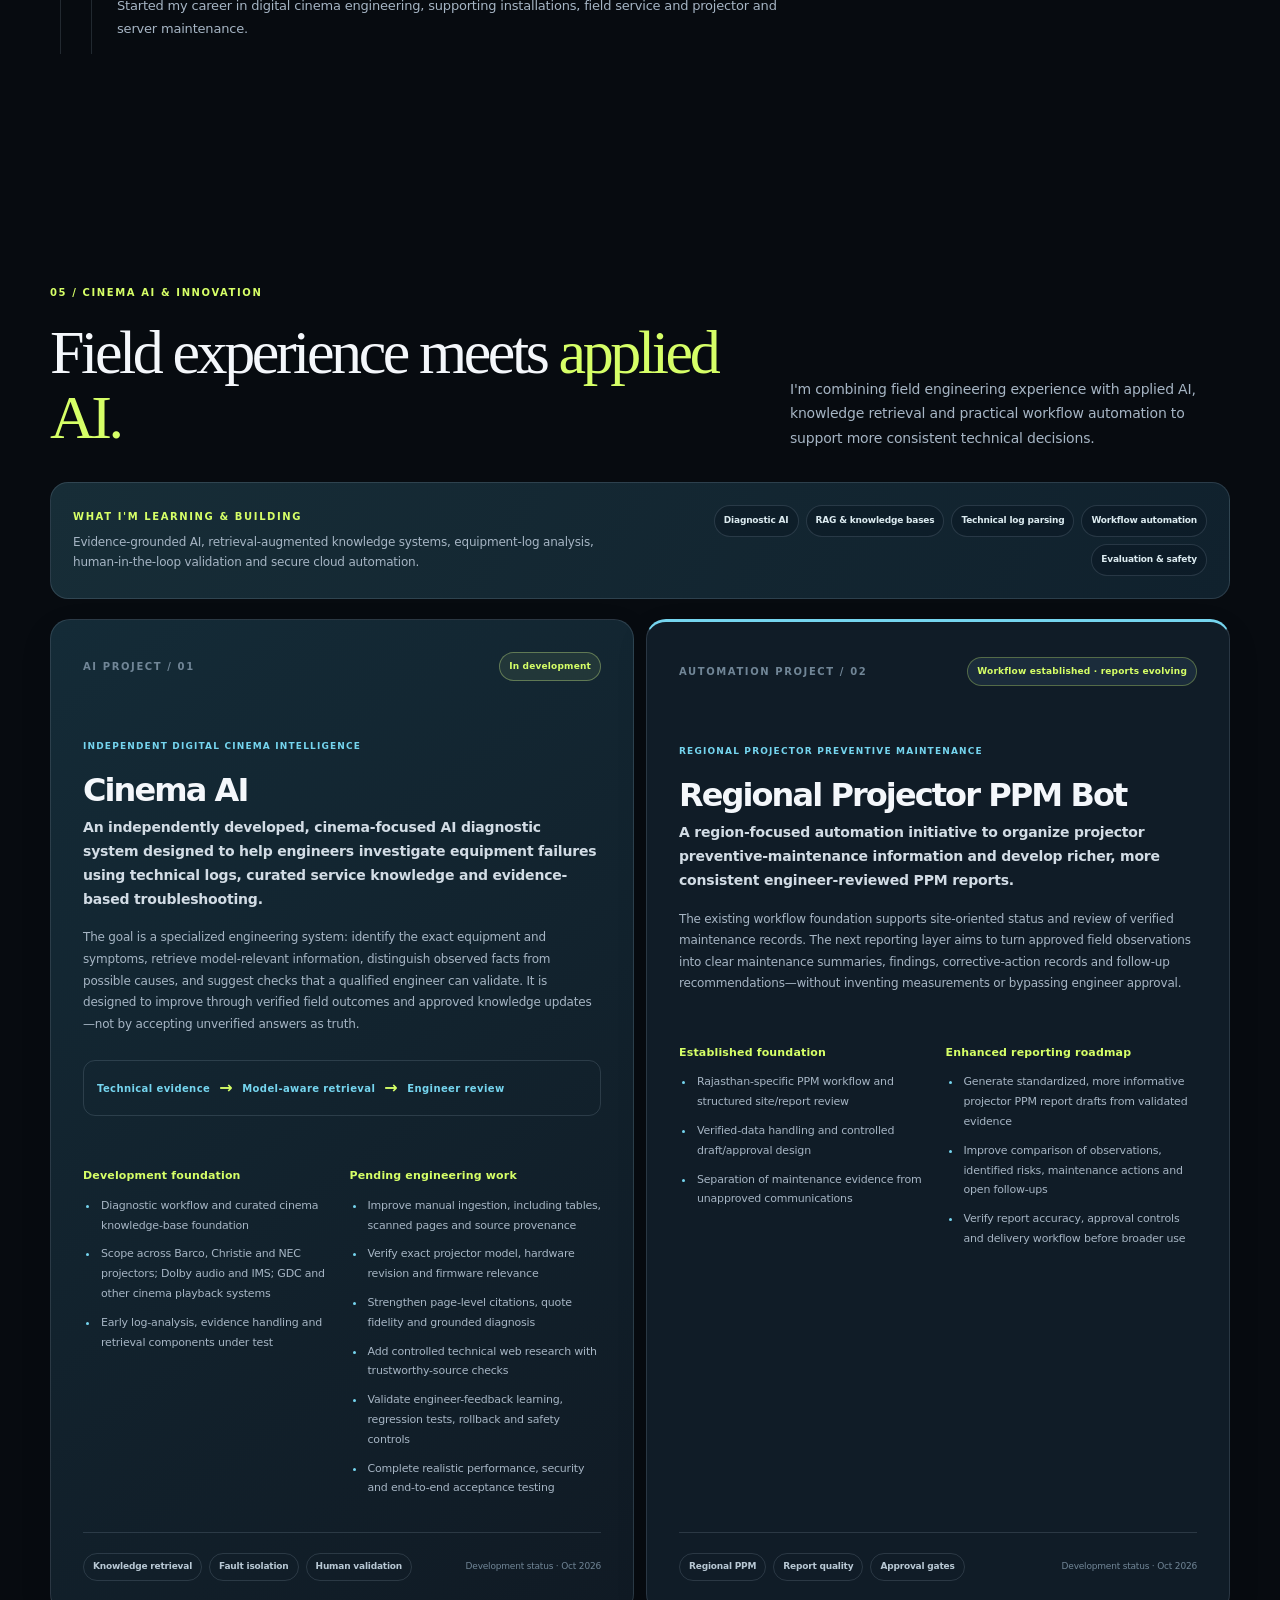
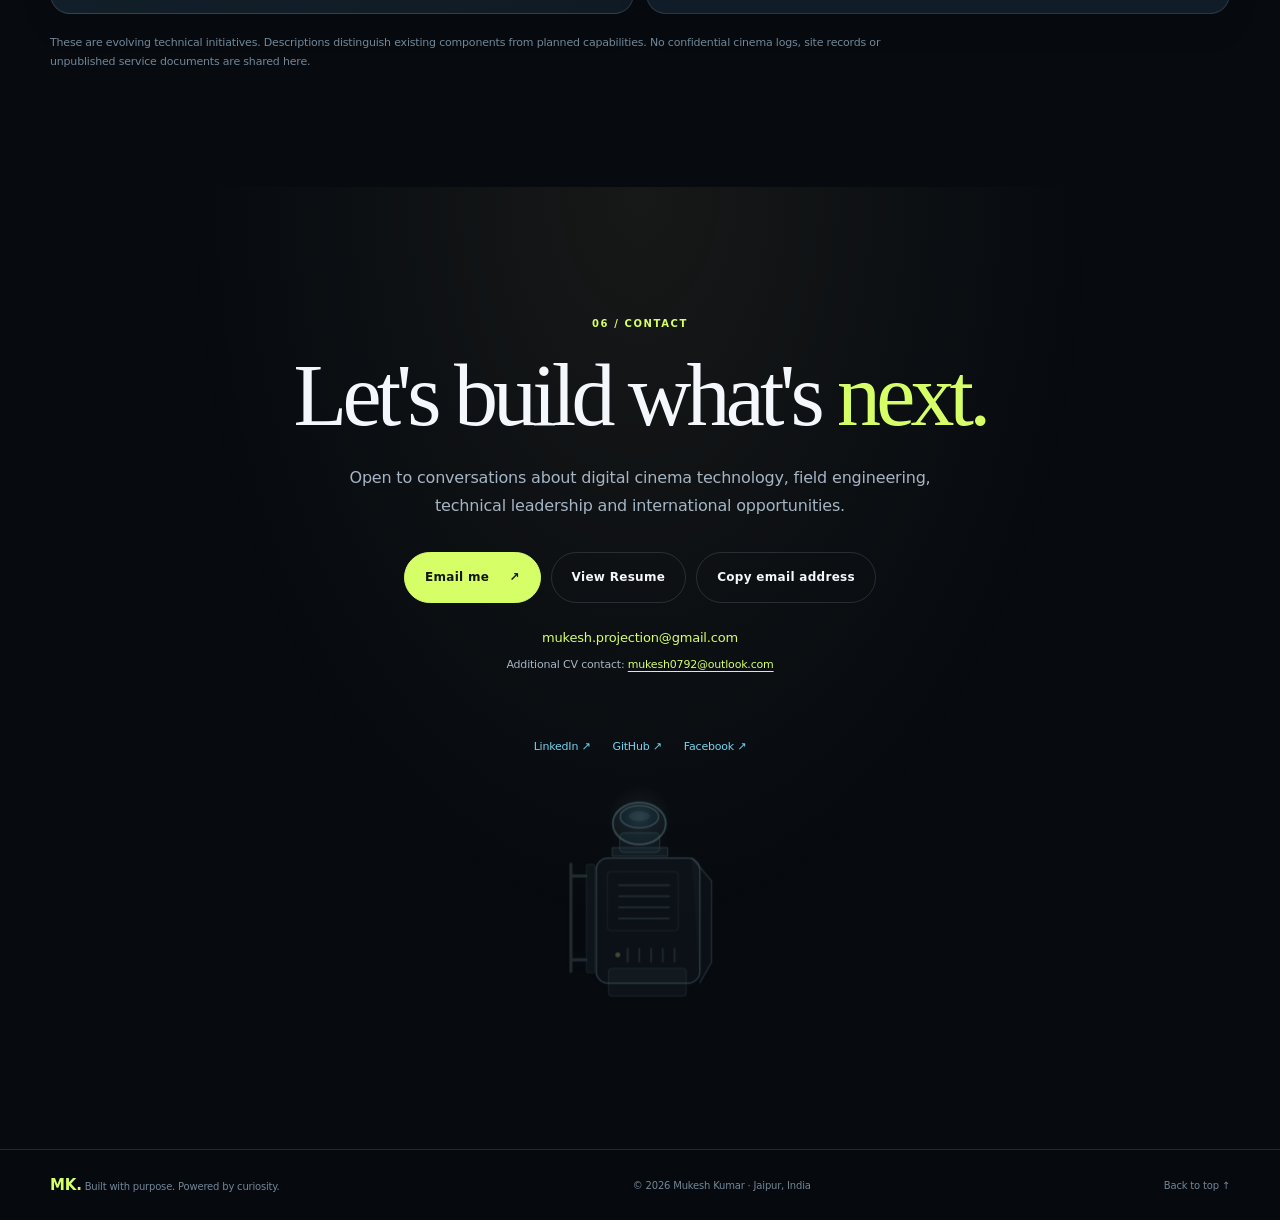
==== commit f50769ca: "Remove text labels from OEM certification logos" ====
--- a/index.html
+++ b/index.html
@@ -180,10 +180,10 @@
             <p>OEM service certifications first, followed by clearly identified additional AV and networked-systems training.</p>
           </div>
           <div class="credentials-list">
-            <div class="credential credential--branded"><span class="credential-year">2025</span><div class="credential-description"><h3>Series 4 Advanced Diagnostics &amp; Service — Level 2</h3><p>Barco</p></div><span class="issuer-stamp issuer-stamp--barco" aria-label="Barco certification brand"><img src="./BARCO_logo.png" alt="Barco logo" loading="lazy" decoding="async" width="110" height="61"><span class="issuer-stamp-label">CERTIFICATION BRAND</span></span><span class="credential-type">CERTIFIED</span></div>
-            <div class="credential credential--branded"><span class="credential-year">2023</span><div class="credential-description"><h3>Series 2 Laser Light Upgrade Retrofit — Level 1</h3><p>Barco</p></div><span class="issuer-stamp issuer-stamp--barco" aria-label="Barco certification brand"><img src="./BARCO_logo.png" alt="Barco logo" loading="lazy" decoding="async" width="110" height="61"><span class="issuer-stamp-label">CERTIFICATION BRAND</span></span><span class="credential-type">CERTIFIED</span></div>
-            <div class="credential credential--branded"><span class="credential-year">2022</span><div class="credential-description"><h3>Series 4 Installation, Maintenance &amp; Service — Level 1</h3><p>Barco</p></div><span class="issuer-stamp issuer-stamp--barco" aria-label="Barco certification brand"><img src="./BARCO_logo.png" alt="Barco logo" loading="lazy" decoding="async" width="110" height="61"><span class="issuer-stamp-label">CERTIFICATION BRAND</span></span><span class="credential-type">CERTIFIED</span></div>
-            <div class="credential credential--branded"><span class="credential-year">2025</span><div class="credential-description"><h3>Series I / II Maintenance, RealLaser &amp; CineLife</h3><p>Christie Digital Systems · Projector &amp; lamp safety; RealLaser/CineLife safety and light-source training</p></div><span class="issuer-stamp issuer-stamp--christie" aria-label="Christie training brand"><img src="./Christie-Logo.JPG" alt="Christie logo" loading="lazy" decoding="async" width="110" height="44"><span class="issuer-stamp-label">TRAINING BRAND</span></span><span class="credential-type">TRAINING</span></div>
+            <div class="credential credential--branded"><span class="credential-year">2025</span><div class="credential-description"><h3>Series 4 Advanced Diagnostics &amp; Service — Level 2</h3><p>Barco</p></div><span class="issuer-stamp issuer-stamp--barco" aria-label="Barco certification brand"><img src="./BARCO_logo.png" alt="Barco logo" loading="lazy" decoding="async" width="110" height="61"></span><span class="credential-type">CERTIFIED</span></div>
+            <div class="credential credential--branded"><span class="credential-year">2023</span><div class="credential-description"><h3>Series 2 Laser Light Upgrade Retrofit — Level 1</h3><p>Barco</p></div><span class="issuer-stamp issuer-stamp--barco" aria-label="Barco certification brand"><img src="./BARCO_logo.png" alt="Barco logo" loading="lazy" decoding="async" width="110" height="61"></span><span class="credential-type">CERTIFIED</span></div>
+            <div class="credential credential--branded"><span class="credential-year">2022</span><div class="credential-description"><h3>Series 4 Installation, Maintenance &amp; Service — Level 1</h3><p>Barco</p></div><span class="issuer-stamp issuer-stamp--barco" aria-label="Barco certification brand"><img src="./BARCO_logo.png" alt="Barco logo" loading="lazy" decoding="async" width="110" height="61"></span><span class="credential-type">CERTIFIED</span></div>
+            <div class="credential credential--branded"><span class="credential-year">2025</span><div class="credential-description"><h3>Series I / II Maintenance, RealLaser &amp; CineLife</h3><p>Christie Digital Systems · Projector &amp; lamp safety; RealLaser/CineLife safety and light-source training</p></div><span class="issuer-stamp issuer-stamp--christie" aria-label="Christie training brand"><img src="./Christie-Logo.JPG" alt="Christie logo" loading="lazy" decoding="async" width="110" height="44"></span><span class="credential-type">TRAINING</span></div>
           </div>
           <div class="additional-training" id="extended-av-training">
             <div class="training-heading"><p class="overline">EXTENDED AV TRAINING / NETWORKED SYSTEMS</p><h3>Building beyond traditional projection.</h3><p>Complementing cinema engineering with AV-over-IP, networked audio and installation training. Learning-stage topics are identified separately from OEM service certifications.</p></div>
--- a/styles.css
+++ b/styles.css
@@ -94,7 +94,9 @@
   .timeline-role-heading{flex-direction:column;gap:14px}
   .career-company-logo{flex:0 0 auto;width:126px;max-width:126px;min-height:65px}
   .credential--branded{grid-template-columns:55px minmax(0,1fr);column-gap:11px;row-gap:10px}
-  .credential--branded .issuer-stamp{grid-column:2;justify-self:start;width:122px}
+  .credential--branded .issuer-stamp{grid-column:2;justify-self:start;width:82px;max-width:82px;min-height:42px;padding:4px;display:flex;visibility:visible;opacity:1;position:static}
+  .credential--branded .issuer-stamp img{display:block;max-width:100%;max-height:25px;width:auto;height:auto;object-fit:contain}
+  .credential--branded .issuer-stamp-label{display:block;font-size:6px;line-height:1.1}
   .credential--branded .credential-type{grid-column:2;text-align:left}
   .profile-section .credential.profile-brand-row{grid-template-columns:1fr;gap:9px}
   .profile-brand-row .career-company-logo{width:124px}
--- a/fresh-cinema.css
+++ b/fresh-cinema.css
@@ -65,5 +65,5 @@
 .site-footer{border-top:1px solid var(--line);background:#060a0e}.footer-inner{display:flex;justify-content:space-between;gap:18px;align-items:center;padding-block:22px;color:var(--soft);font-size:10px}.footer-inner strong{color:var(--accent)}
 .projection-ambient{opacity:.13}
 @media(max-width:900px){.hero{grid-template-columns:1fr;gap:38px}.hero-copy{max-width:760px}.hero-visual{max-width:460px}.hero-meta{margin-top:25px}.section-heading,.pathways-intro{align-items:start;flex-direction:column;gap:10px}.expertise-grid{grid-template-columns:1fr 1fr}.expertise-card:last-child{grid-column:1/-1}.career-grid{grid-template-columns:1fr;gap:25px}.career-aside{max-width:none}.ai-learning-bar{flex-direction:column}.ai-project-grid{grid-template-columns:1fr}}
-@media(max-width:600px){.container{width:calc(100% - 32px)}.nav-wrap{min-height:68px}.brand-text small{font-size:8px}.hero{padding-top:45px;padding-bottom:58px}.hero h1{font-size:clamp(43px,13vw,66px);margin:17px 0}.hero-description{font-size:14px}.hero-actions{display:flex;flex-wrap:wrap;gap:9px}.button{padding:12px 15px}.hero-meta{display:grid;grid-template-columns:1fr 1fr}.hero-meta span{font-size:9px}.hero-meta b{font-size:10px}.hero-visual{max-width:100%}.pathways-grid,.expertise-grid,.training-list,.skills-learning{grid-template-columns:1fr}.pathway-card{min-height:240px}.expertise-card:last-child{grid-column:auto}.section,.pathways-section{padding-block:58px}.section-heading h2,.pathways-intro h2{font-size:39px}.marquee-divider .container{justify-content:center;text-align:center}.work-row{grid-template-columns:27px 1fr 18px;gap:10px;padding:23px 0}.work-main h3{font-size:24px}.credential{grid-template-columns:48px 1fr;gap:12px;padding:15px}.credential-year{grid-row:1/3}.issuer-stamp,.credential-type{display:none}.training-entry{padding:14px}.ai-details{grid-template-columns:1fr;gap:5px}.ai-project h3{font-size:29px}.ai-project{padding:20px}.contact-heading h2{font-size:48px}.contact-actions .button{font-size:11px}.footer-inner{align-items:flex-start;flex-direction:column;gap:7px}.timeline-role-heading{flex-direction:column}.career-company-logo{max-width:95px}.ai-steps{line-height:1.6}}
+@media(max-width:600px){.container{width:calc(100% - 32px)}.nav-wrap{min-height:68px}.brand-text small{font-size:8px}.hero{padding-top:45px;padding-bottom:58px}.hero h1{font-size:clamp(43px,13vw,66px);margin:17px 0}.hero-description{font-size:14px}.hero-actions{display:flex;flex-wrap:wrap;gap:9px}.button{padding:12px 15px}.hero-meta{display:grid;grid-template-columns:1fr 1fr}.hero-meta span{font-size:9px}.hero-meta b{font-size:10px}.hero-visual{max-width:100%}.pathways-grid,.expertise-grid,.training-list,.skills-learning{grid-template-columns:1fr}.pathway-card{min-height:240px}.expertise-card:last-child{grid-column:auto}.section,.pathways-section{padding-block:58px}.section-heading h2,.pathways-intro h2{font-size:39px}.marquee-divider .container{justify-content:center;text-align:center}.work-row{grid-template-columns:27px 1fr 18px;gap:10px;padding:23px 0}.work-main h3{font-size:24px}.credential{grid-template-columns:48px minmax(0,1fr) 72px;gap:12px;padding:15px}.credential-year{grid-column:1;grid-row:1/3}.credential-description{min-width:0}.credential-description h3{font-size:13px;line-height:1.45}.credential-description p{font-size:11px;line-height:1.5}.issuer-stamp{grid-column:3;grid-row:1/3;display:flex;flex-direction:column;align-items:center;justify-content:center;width:72px;max-width:72px}.issuer-stamp img{width:100%;max-height:48px;object-fit:contain}.issuer-stamp-label{font-size:6px;letter-spacing:.06em;text-align:center;color:var(--soft);margin-top:4px}.credential-type{display:none}.training-entry{padding:14px}.ai-details{grid-template-columns:1fr;gap:5px}.ai-project h3{font-size:29px}.ai-project{padding:20px}.contact-heading h2{font-size:48px}.contact-actions .button{font-size:11px}.footer-inner{align-items:flex-start;flex-direction:column;gap:7px}.timeline-role-heading{flex-direction:column}.career-company-logo{max-width:95px}.ai-steps{line-height:1.6}}
 @media(prefers-reduced-motion:reduce){*,*:before,*:after{scroll-behavior:auto!important;transition:none!important;animation:none!important}}
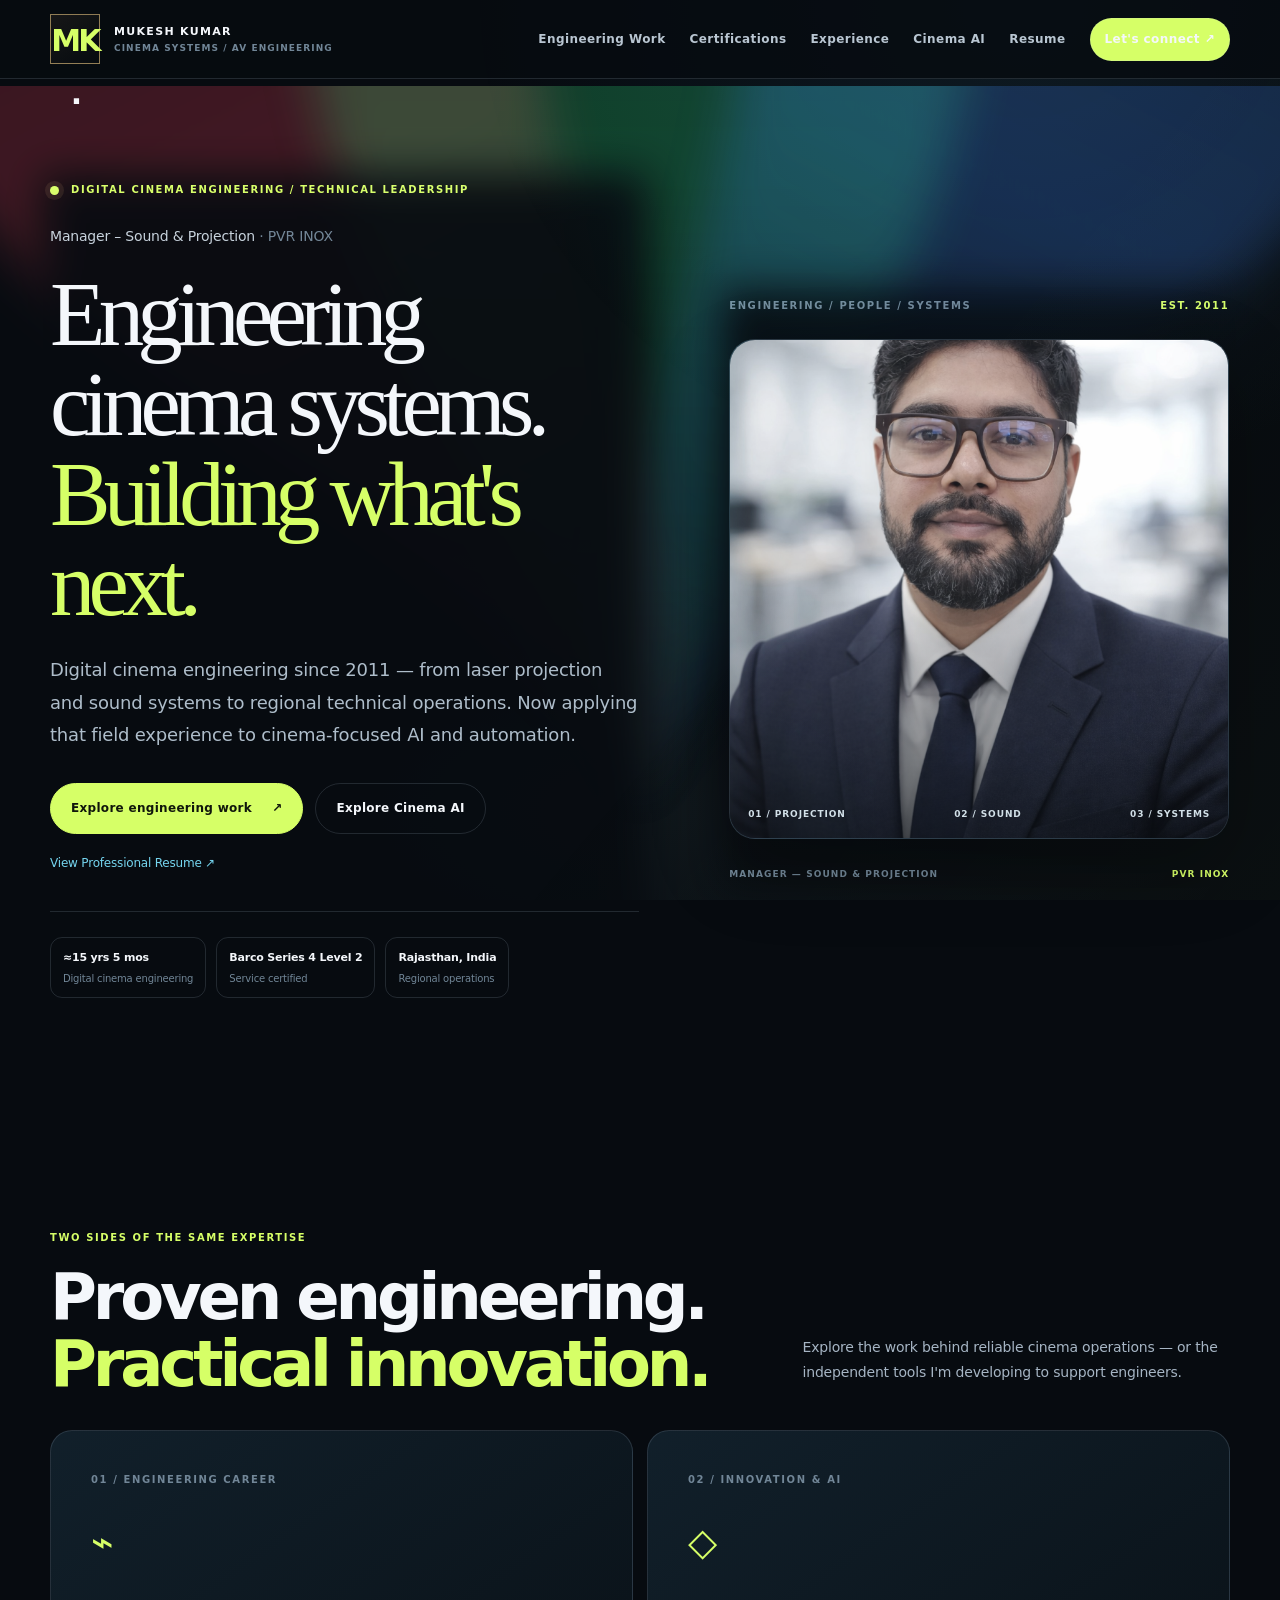
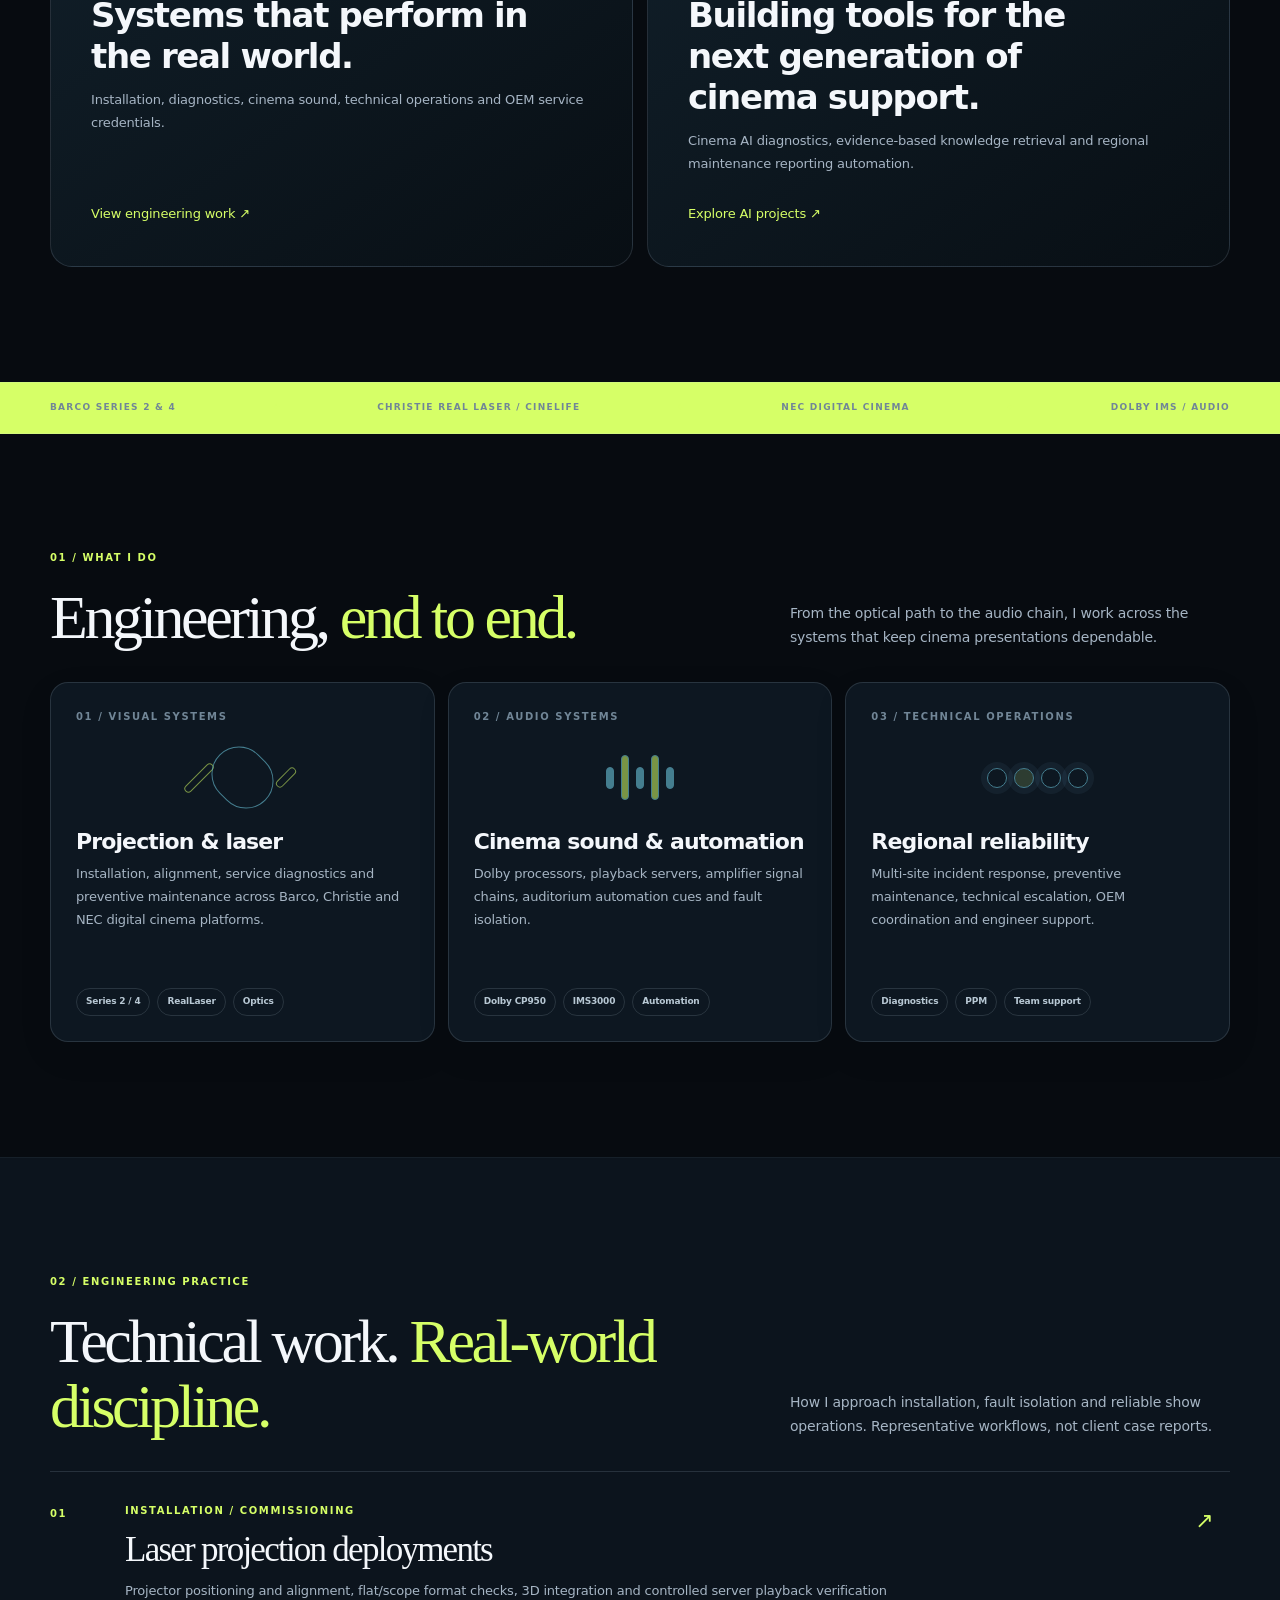
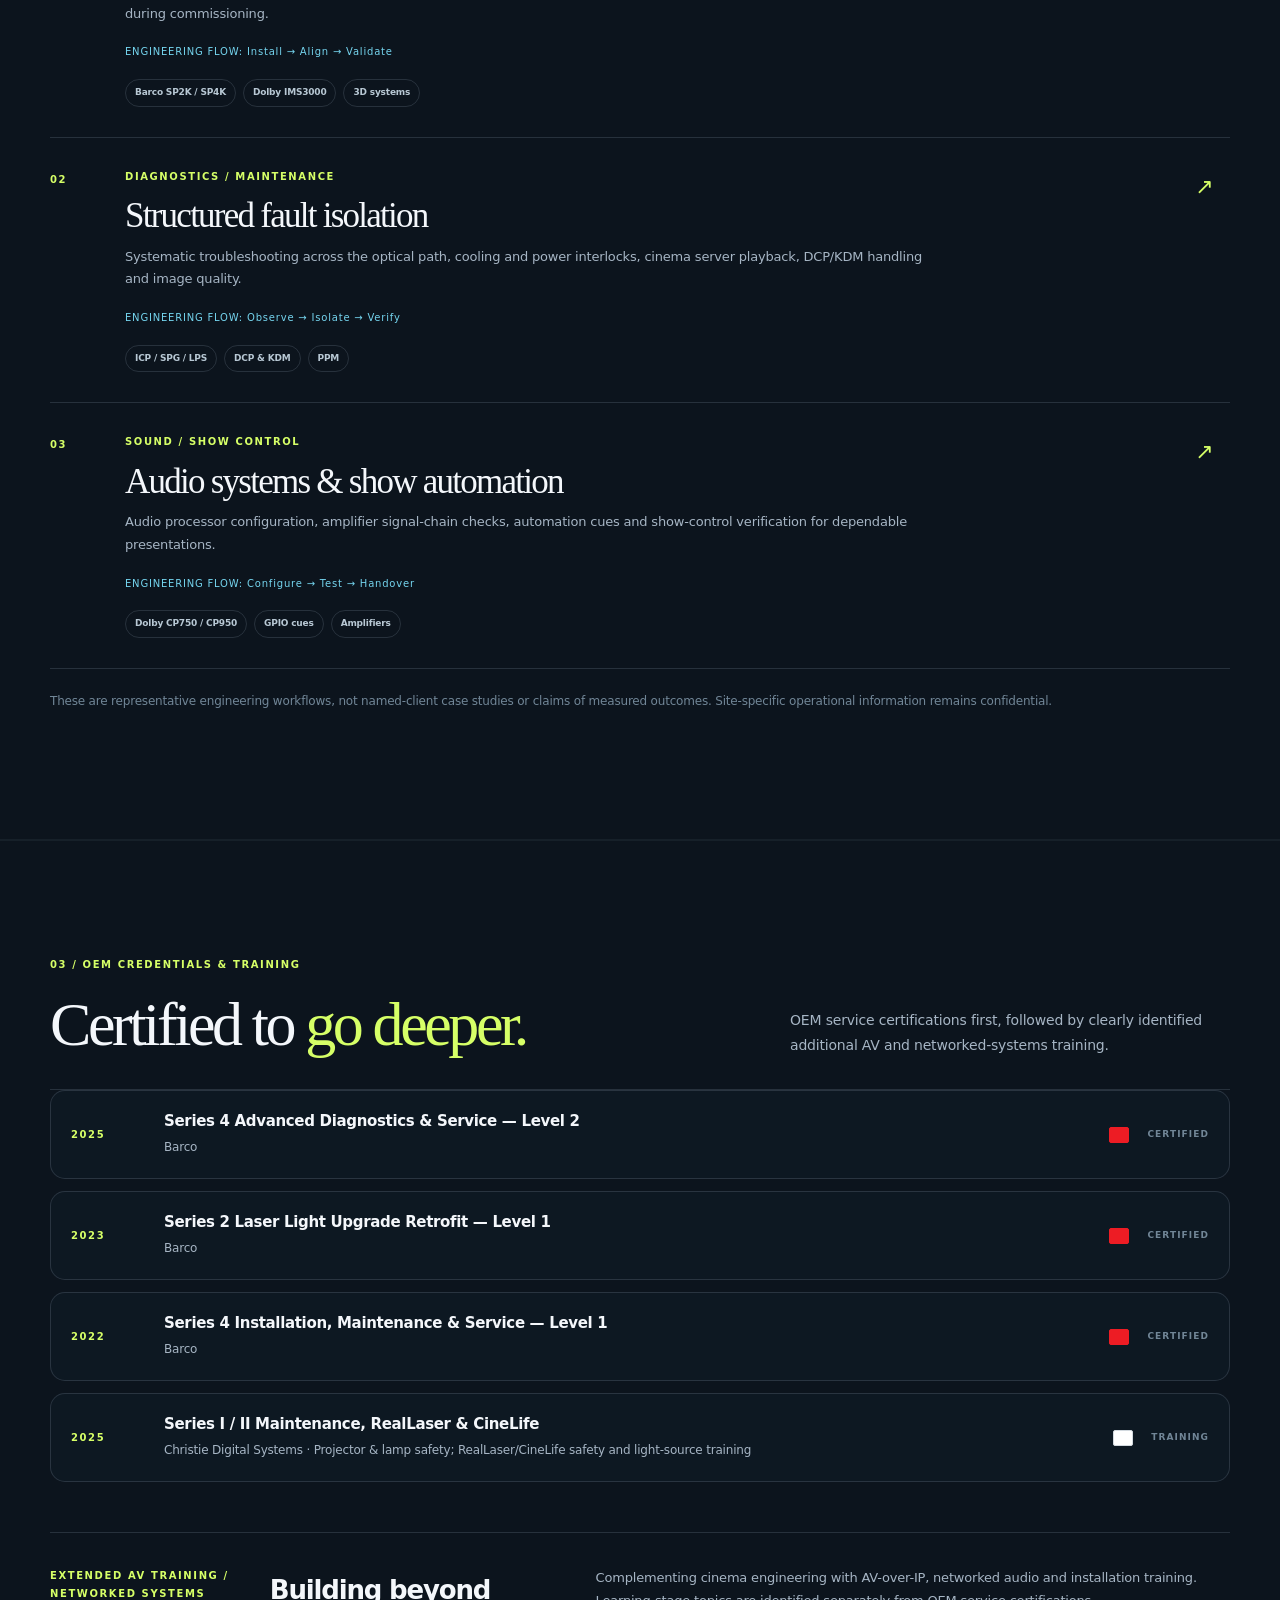
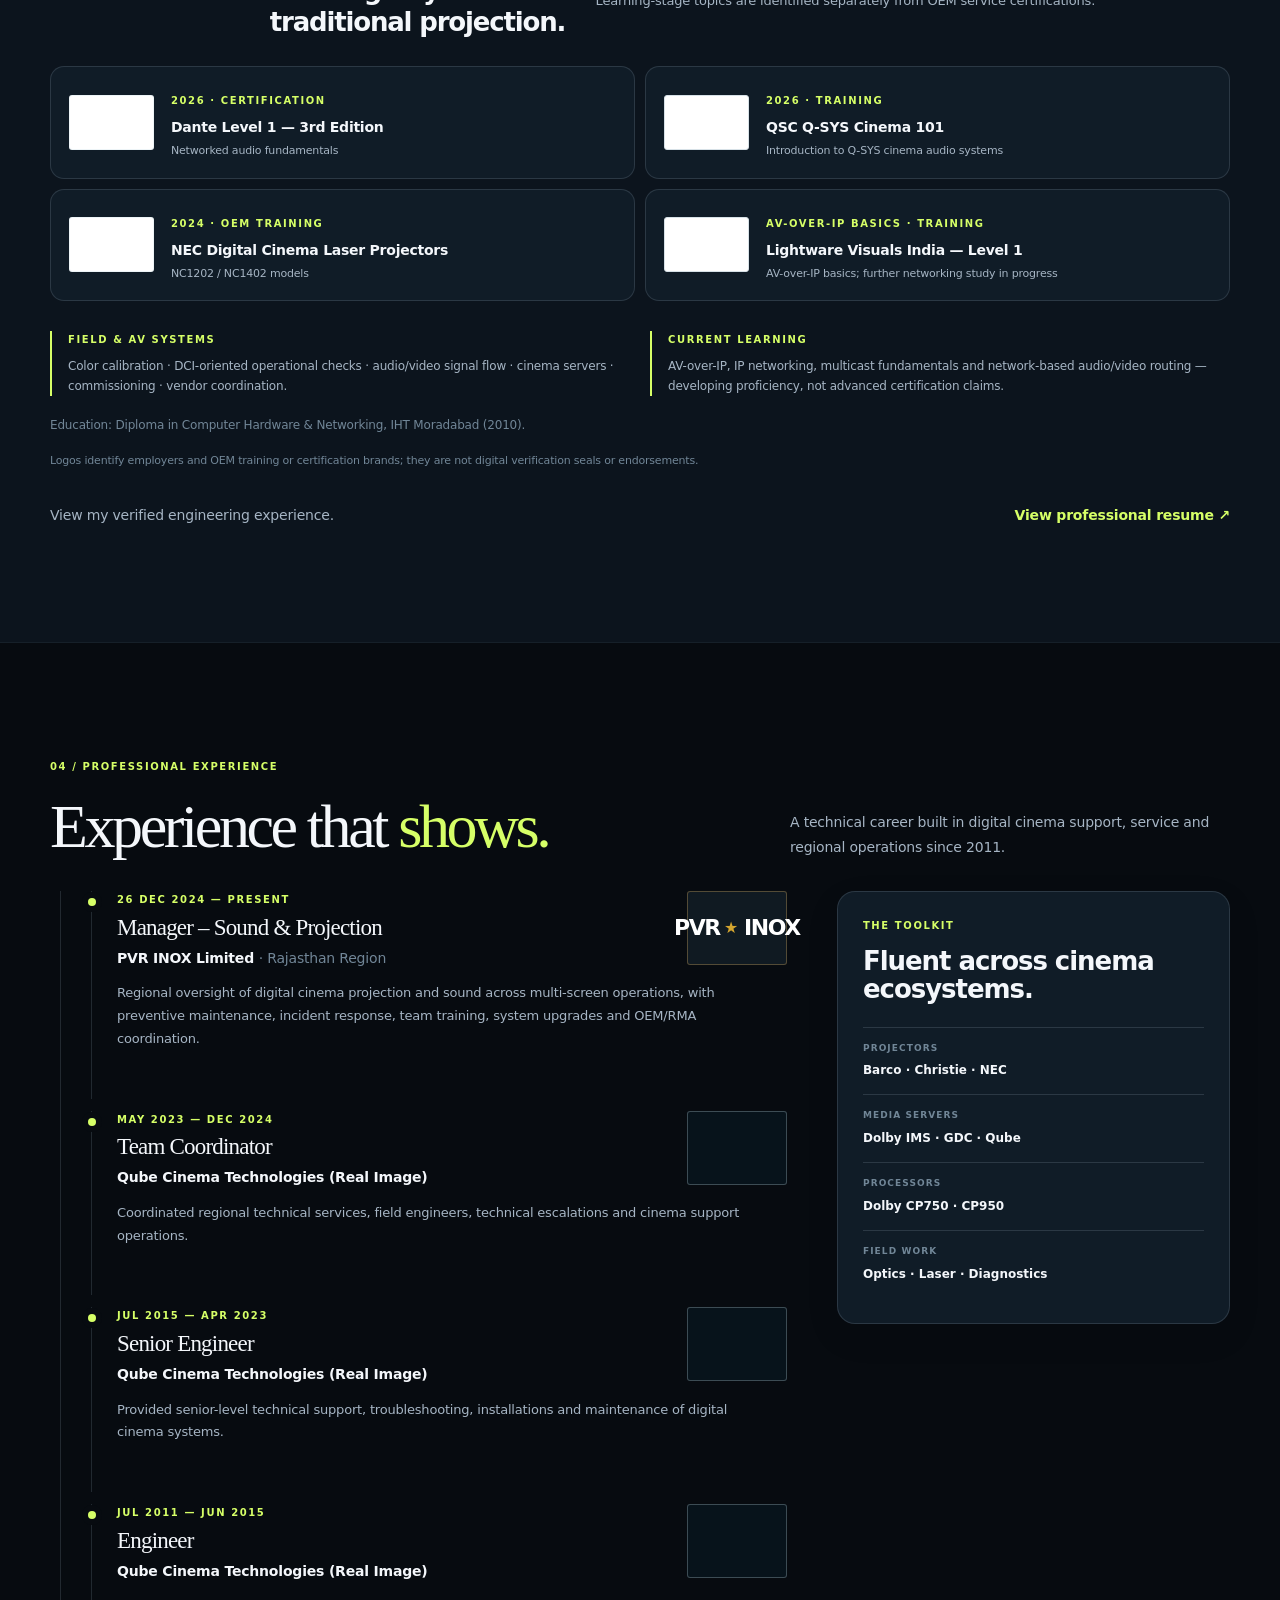
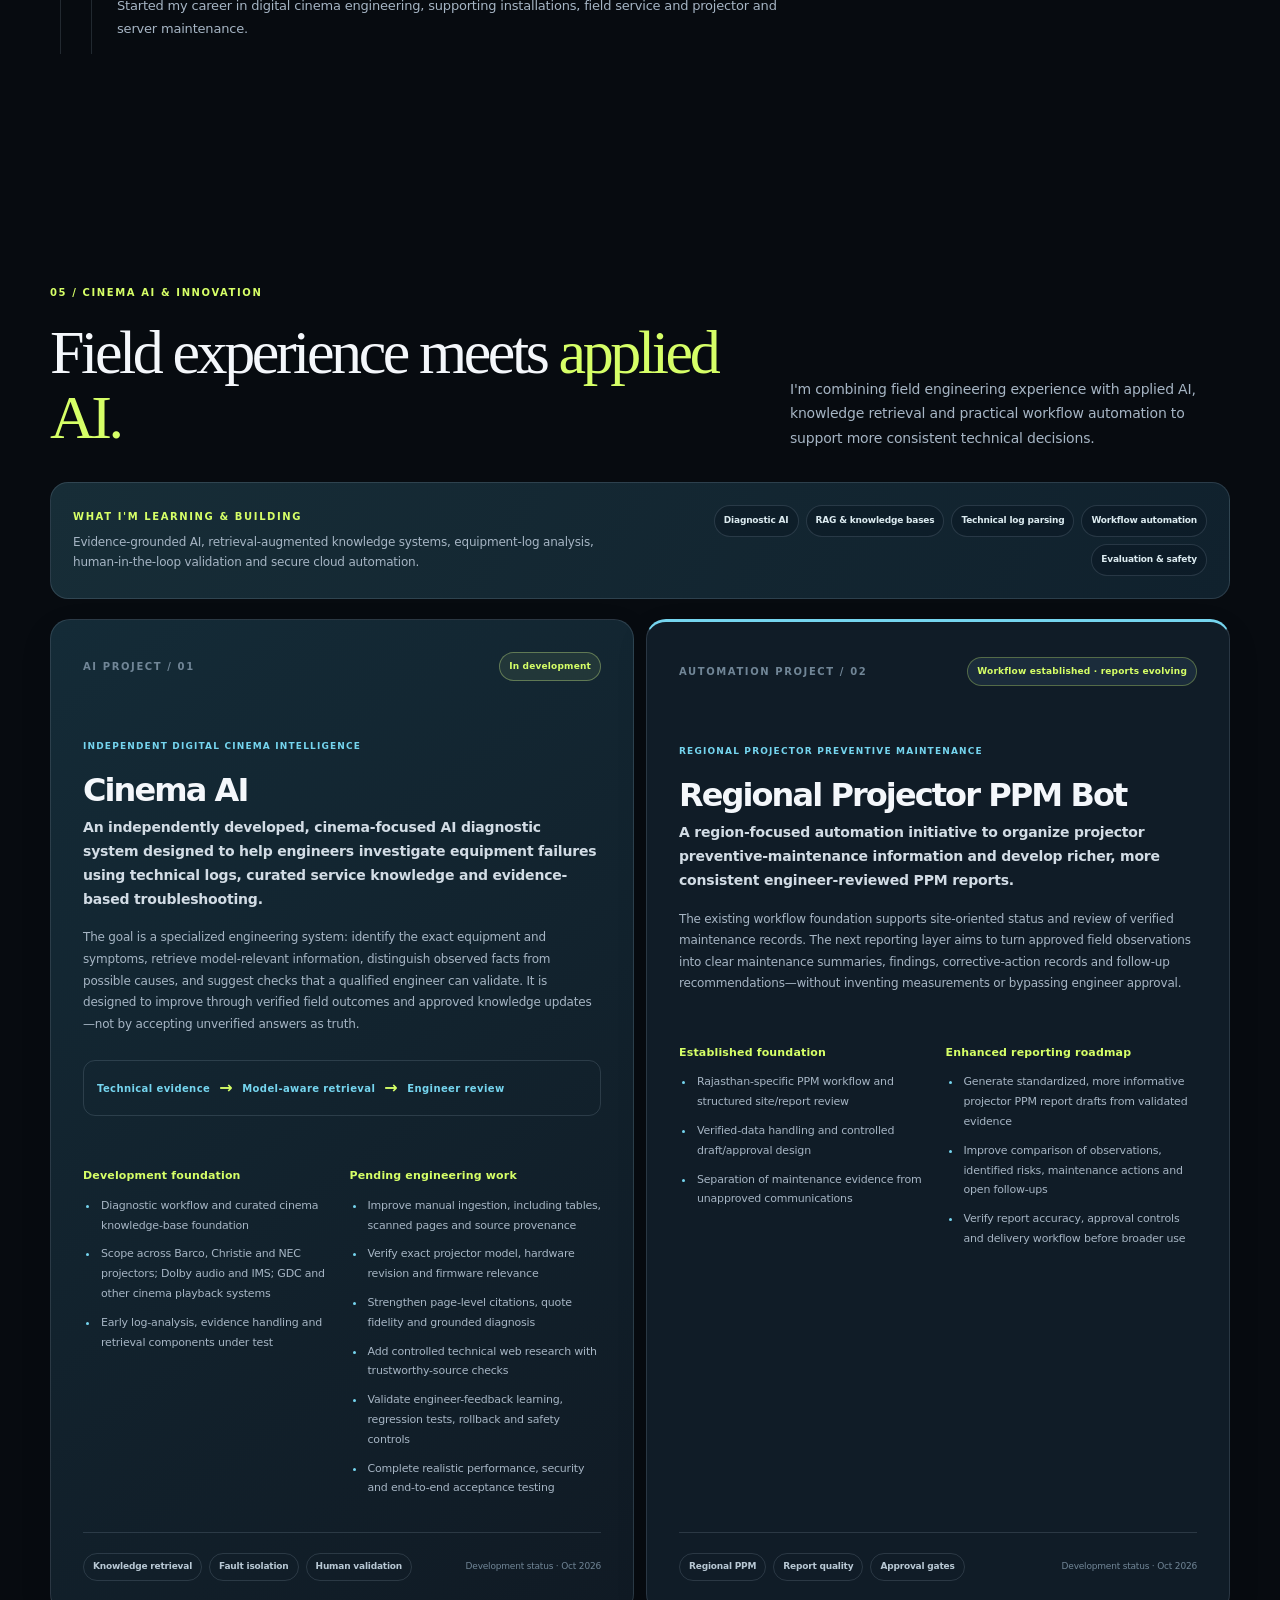
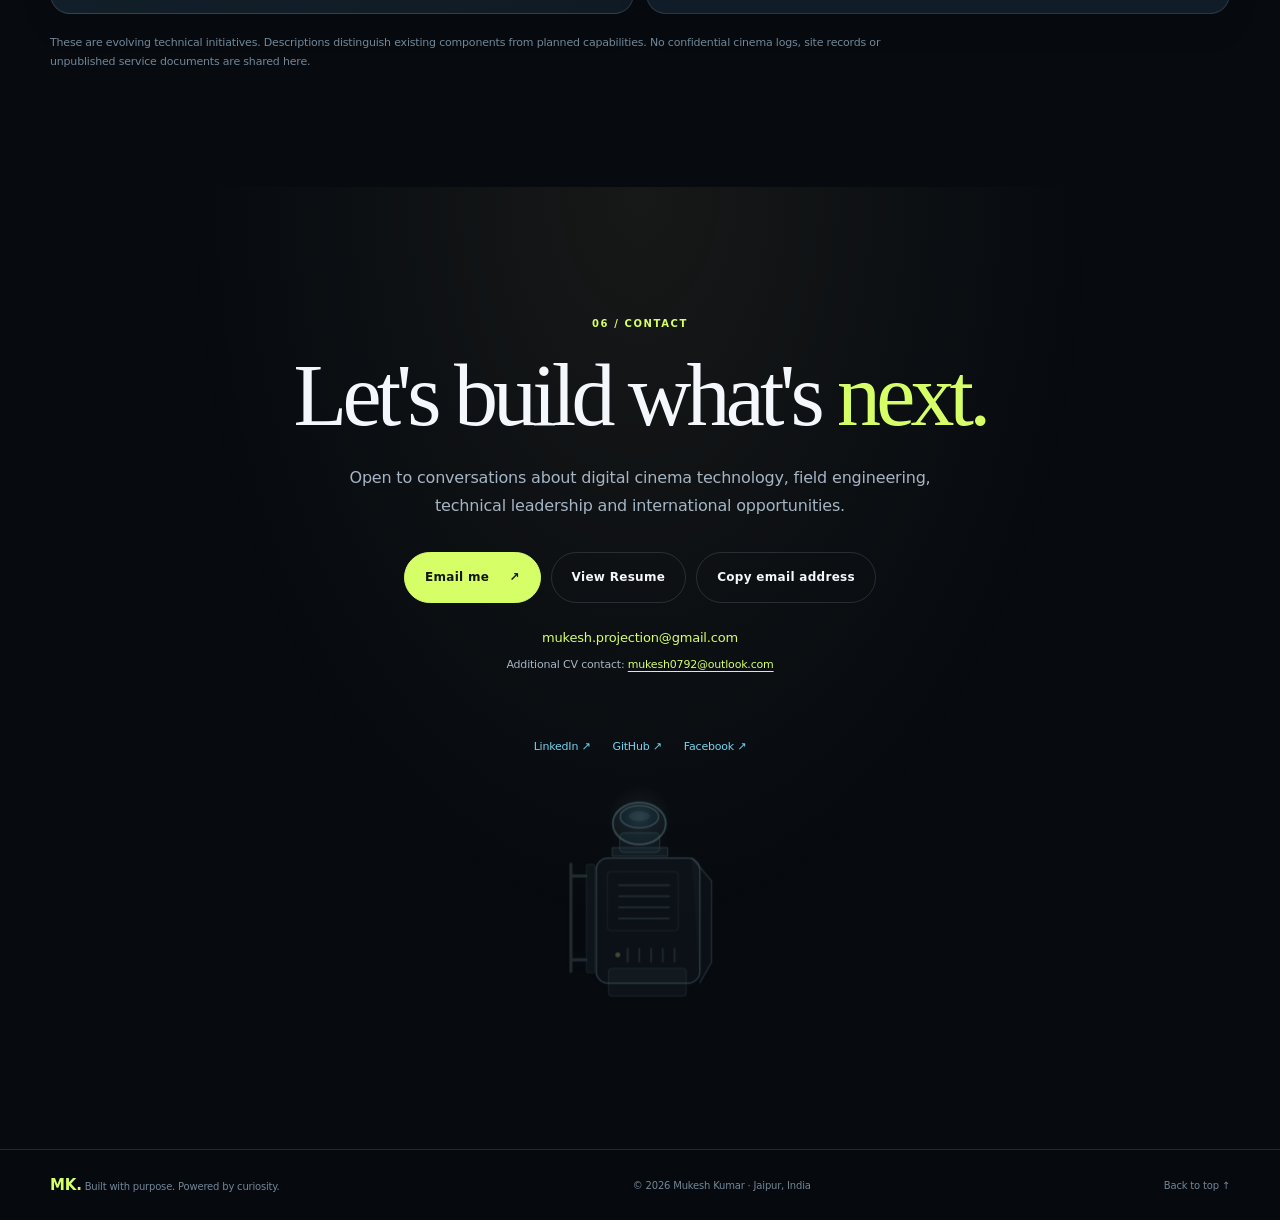
==== commit 2107c7b7: "Use clean Barco and Christie logo assets" ====
--- a/index.html
+++ b/index.html
@@ -180,10 +180,10 @@
             <p>OEM service certifications first, followed by clearly identified additional AV and networked-systems training.</p>
           </div>
           <div class="credentials-list">
-            <div class="credential credential--branded"><span class="credential-year">2025</span><div class="credential-description"><h3>Series 4 Advanced Diagnostics &amp; Service — Level 2</h3><p>Barco</p></div><span class="issuer-stamp issuer-stamp--barco" aria-label="Barco certification brand"><img src="./BARCO_logo.png" alt="Barco logo" loading="lazy" decoding="async" width="110" height="61"></span><span class="credential-type">CERTIFIED</span></div>
-            <div class="credential credential--branded"><span class="credential-year">2023</span><div class="credential-description"><h3>Series 2 Laser Light Upgrade Retrofit — Level 1</h3><p>Barco</p></div><span class="issuer-stamp issuer-stamp--barco" aria-label="Barco certification brand"><img src="./BARCO_logo.png" alt="Barco logo" loading="lazy" decoding="async" width="110" height="61"></span><span class="credential-type">CERTIFIED</span></div>
-            <div class="credential credential--branded"><span class="credential-year">2022</span><div class="credential-description"><h3>Series 4 Installation, Maintenance &amp; Service — Level 1</h3><p>Barco</p></div><span class="issuer-stamp issuer-stamp--barco" aria-label="Barco certification brand"><img src="./BARCO_logo.png" alt="Barco logo" loading="lazy" decoding="async" width="110" height="61"></span><span class="credential-type">CERTIFIED</span></div>
-            <div class="credential credential--branded"><span class="credential-year">2025</span><div class="credential-description"><h3>Series I / II Maintenance, RealLaser &amp; CineLife</h3><p>Christie Digital Systems · Projector &amp; lamp safety; RealLaser/CineLife safety and light-source training</p></div><span class="issuer-stamp issuer-stamp--christie" aria-label="Christie training brand"><img src="./Christie-Logo.JPG" alt="Christie logo" loading="lazy" decoding="async" width="110" height="44"></span><span class="credential-type">TRAINING</span></div>
+            <div class="credential credential--branded"><span class="credential-year">2025</span><div class="credential-description"><h3>Series 4 Advanced Diagnostics &amp; Service — Level 2</h3><p>Barco</p></div><span class="issuer-stamp issuer-stamp--barco" aria-label="Barco certification brand"><img src="./BARCO-clean.svg" alt="Barco logo" loading="lazy" decoding="async" width="110" height="61"></span><span class="credential-type">CERTIFIED</span></div>
+            <div class="credential credential--branded"><span class="credential-year">2023</span><div class="credential-description"><h3>Series 2 Laser Light Upgrade Retrofit — Level 1</h3><p>Barco</p></div><span class="issuer-stamp issuer-stamp--barco" aria-label="Barco certification brand"><img src="./BARCO-clean.svg" alt="Barco logo" loading="lazy" decoding="async" width="110" height="61"></span><span class="credential-type">CERTIFIED</span></div>
+            <div class="credential credential--branded"><span class="credential-year">2022</span><div class="credential-description"><h3>Series 4 Installation, Maintenance &amp; Service — Level 1</h3><p>Barco</p></div><span class="issuer-stamp issuer-stamp--barco" aria-label="Barco certification brand"><img src="./BARCO-clean.svg" alt="Barco logo" loading="lazy" decoding="async" width="110" height="61"></span><span class="credential-type">CERTIFIED</span></div>
+            <div class="credential credential--branded"><span class="credential-year">2025</span><div class="credential-description"><h3>Series I / II Maintenance, RealLaser &amp; CineLife</h3><p>Christie Digital Systems · Projector &amp; lamp safety; RealLaser/CineLife safety and light-source training</p></div><span class="issuer-stamp issuer-stamp--christie" aria-label="Christie training brand"><img src="./Christie-clean.svg" alt="Christie logo" loading="lazy" decoding="async" width="110" height="44"></span><span class="credential-type">TRAINING</span></div>
           </div>
           <div class="additional-training" id="extended-av-training">
             <div class="training-heading"><p class="overline">EXTENDED AV TRAINING / NETWORKED SYSTEMS</p><h3>Building beyond traditional projection.</h3><p>Complementing cinema engineering with AV-over-IP, networked audio and installation training. Learning-stage topics are identified separately from OEM service certifications.</p></div>
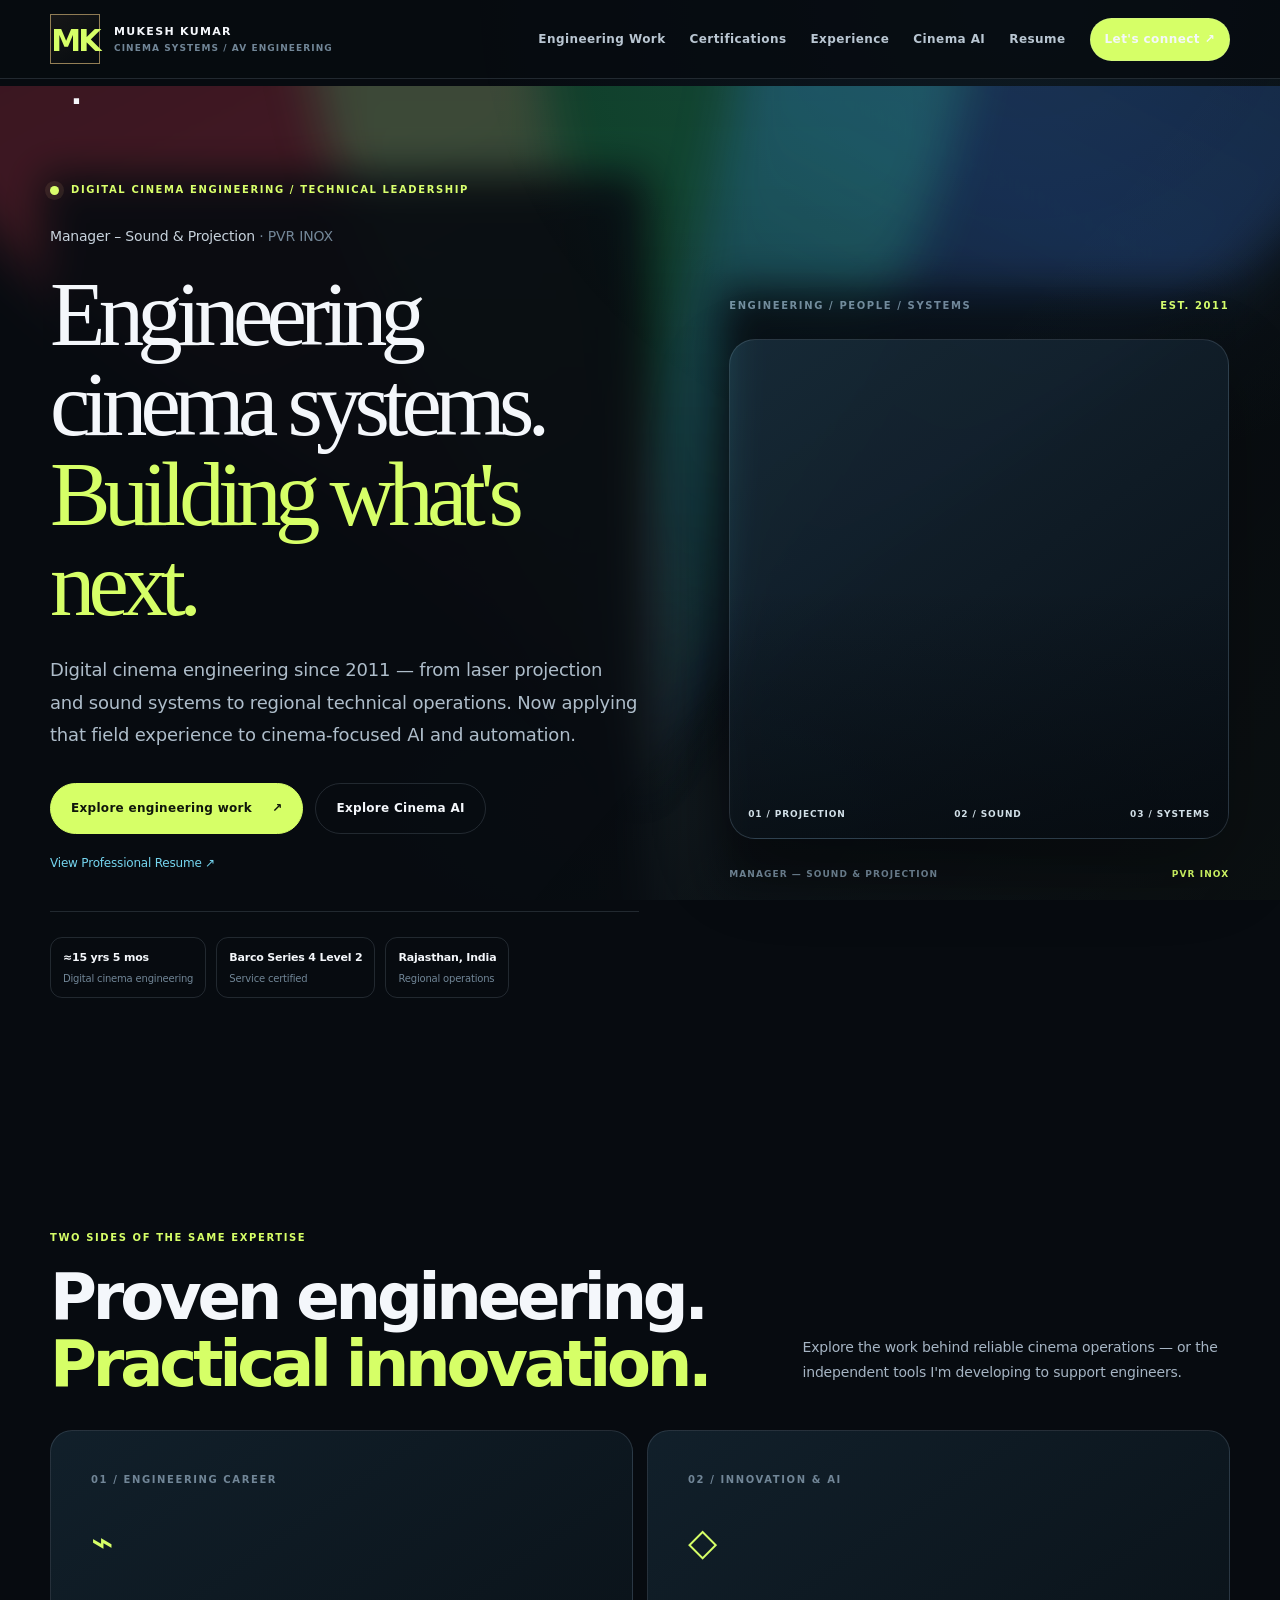
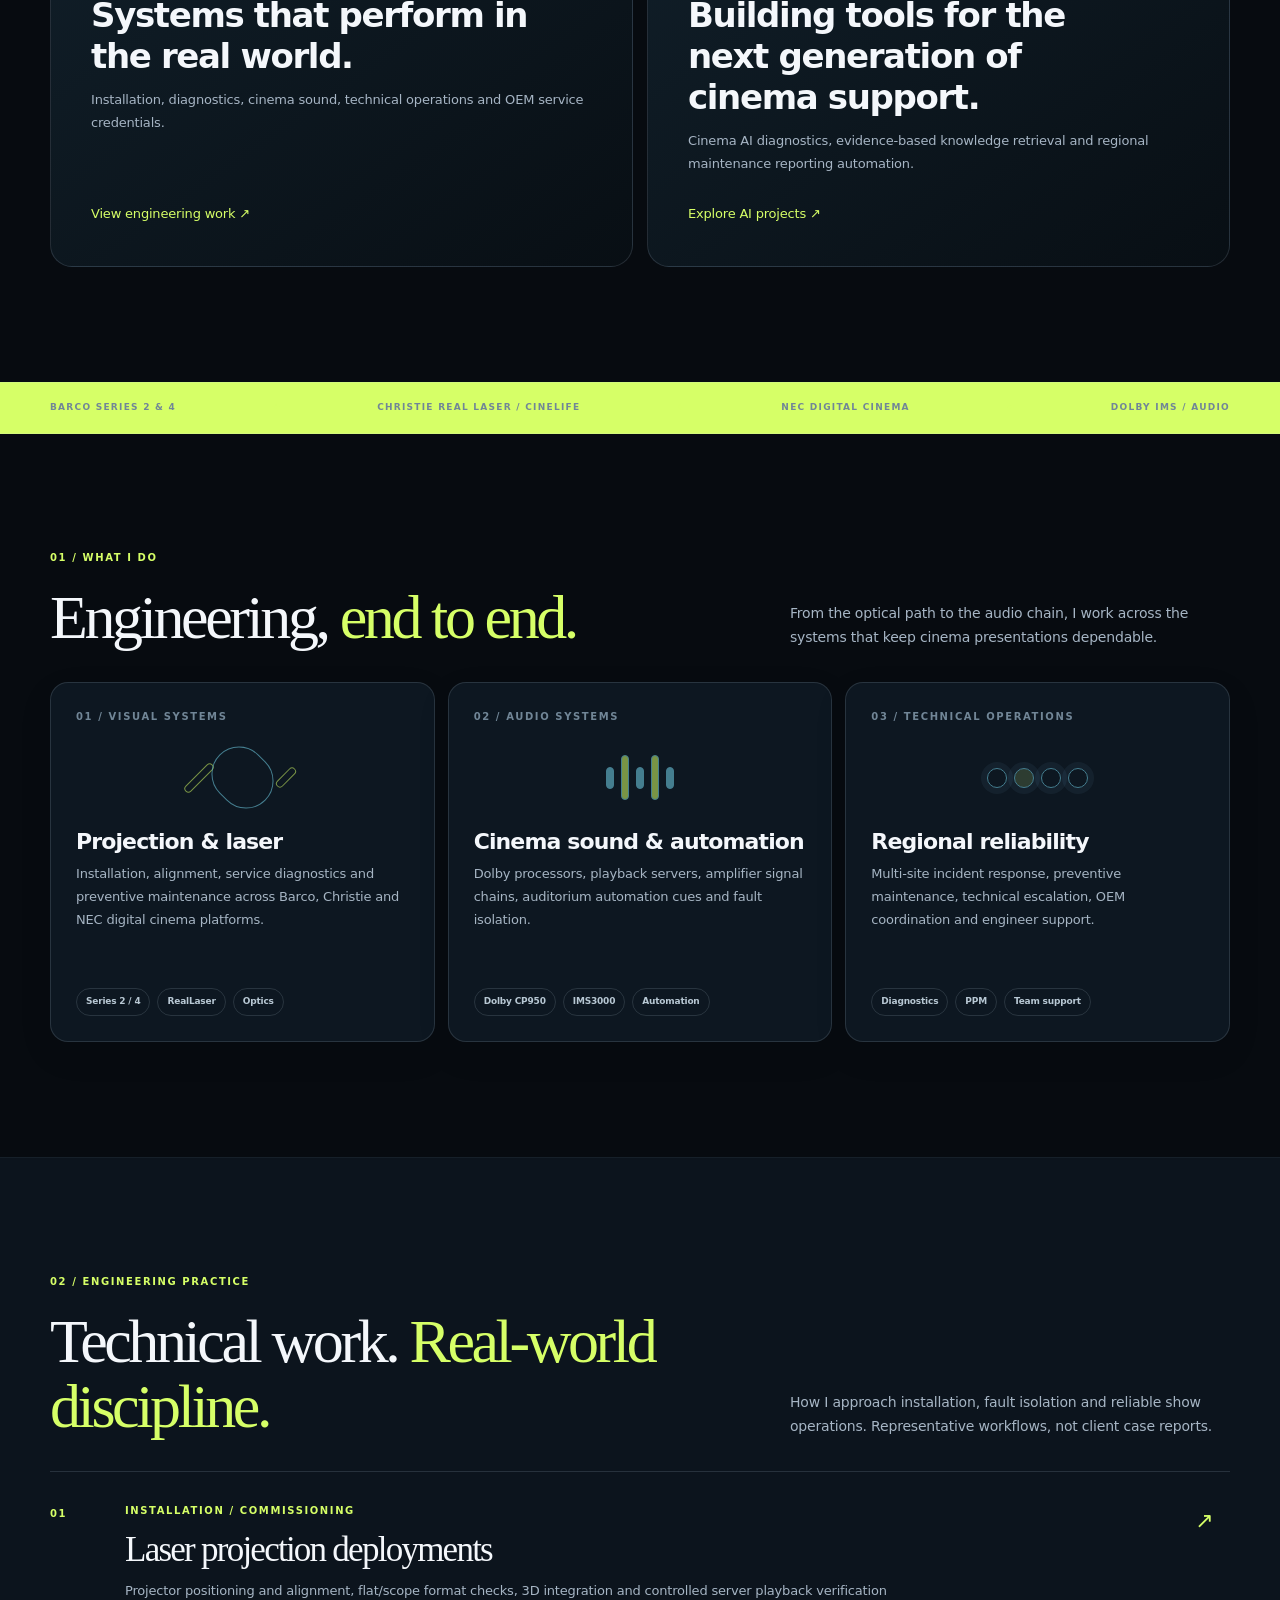
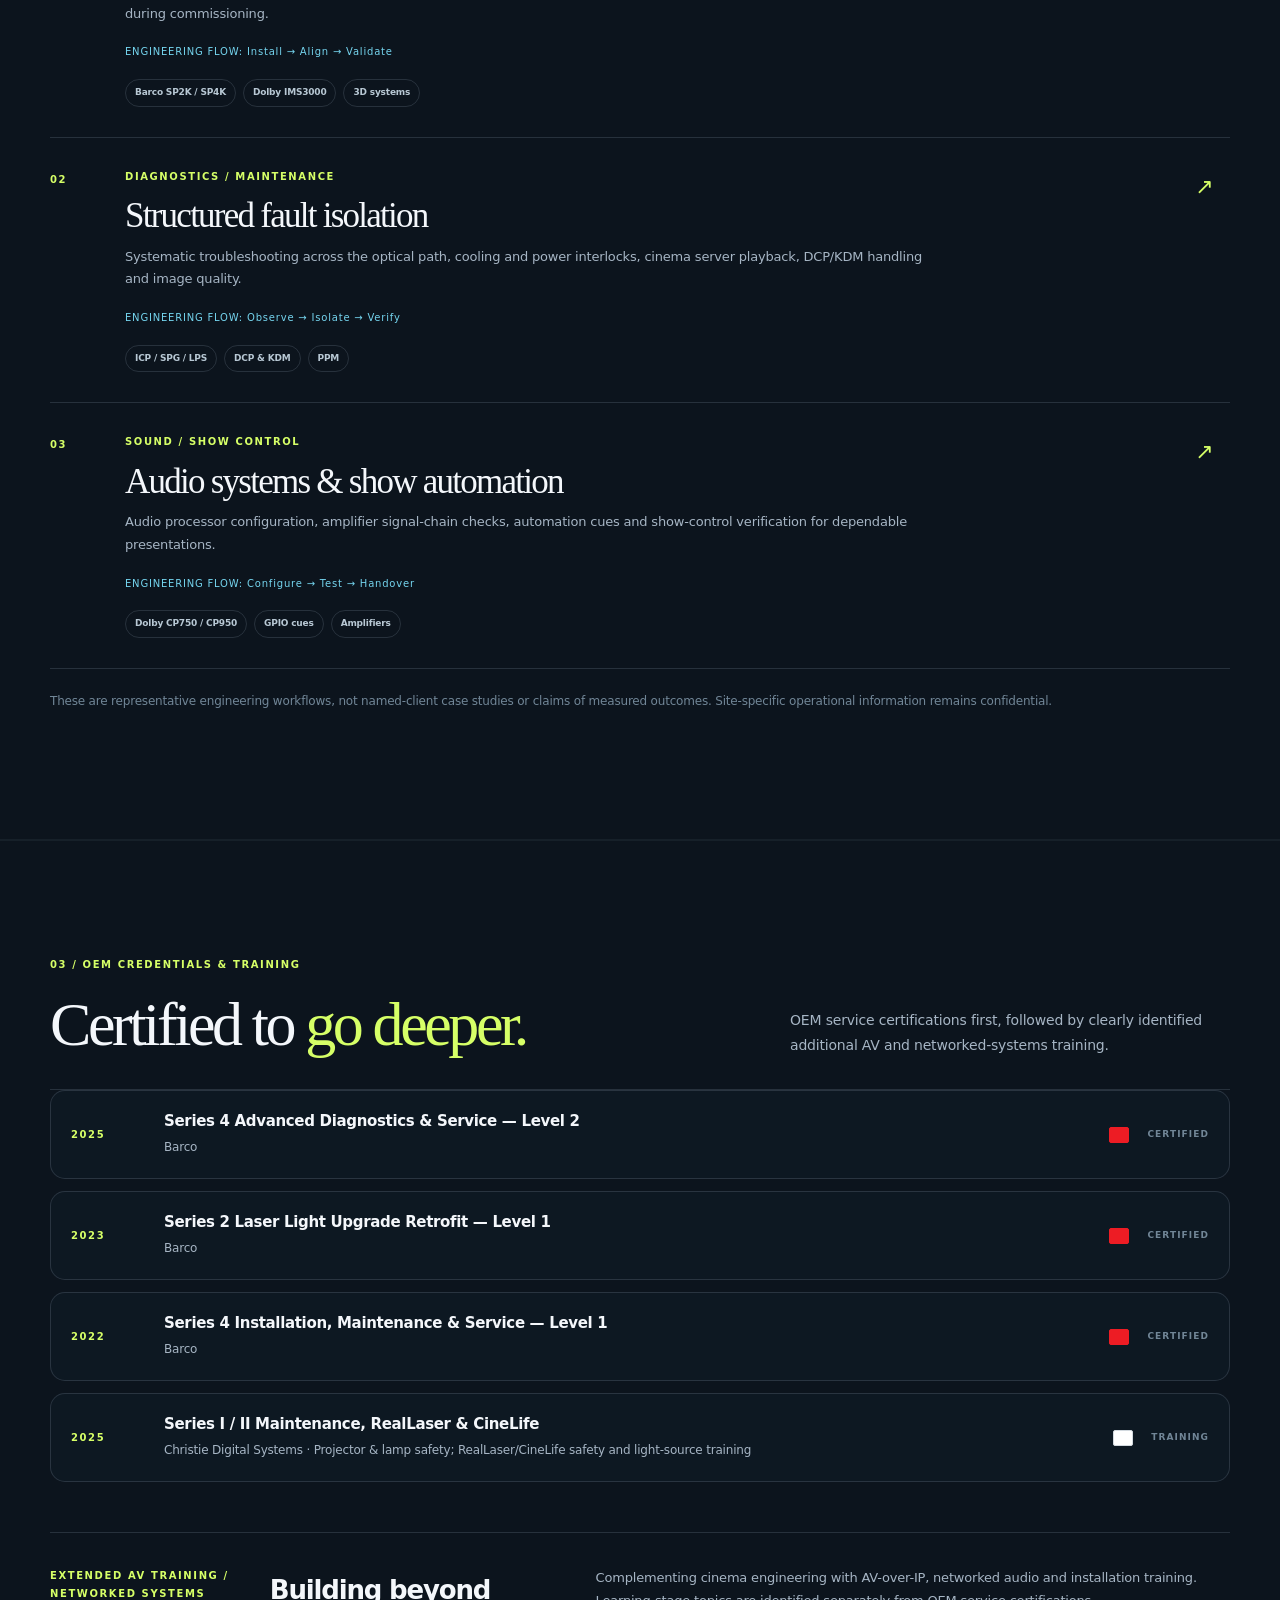
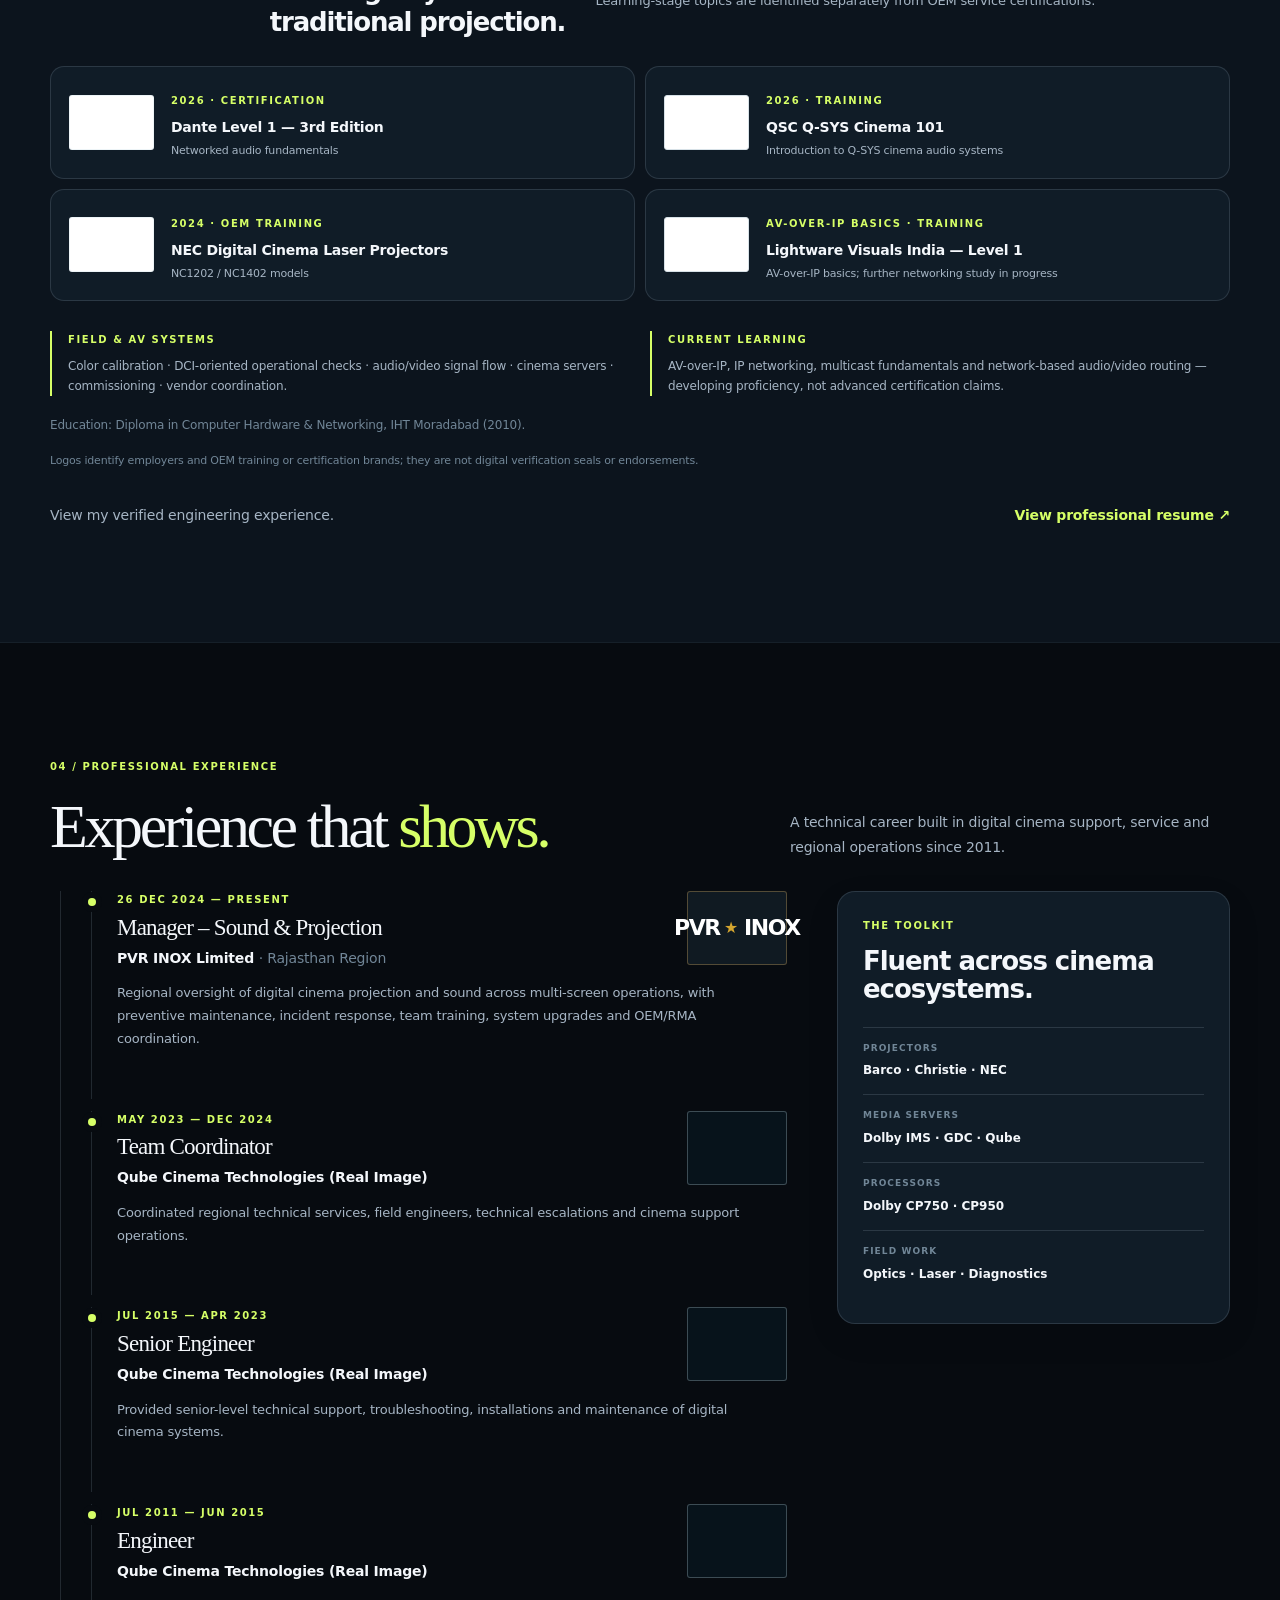
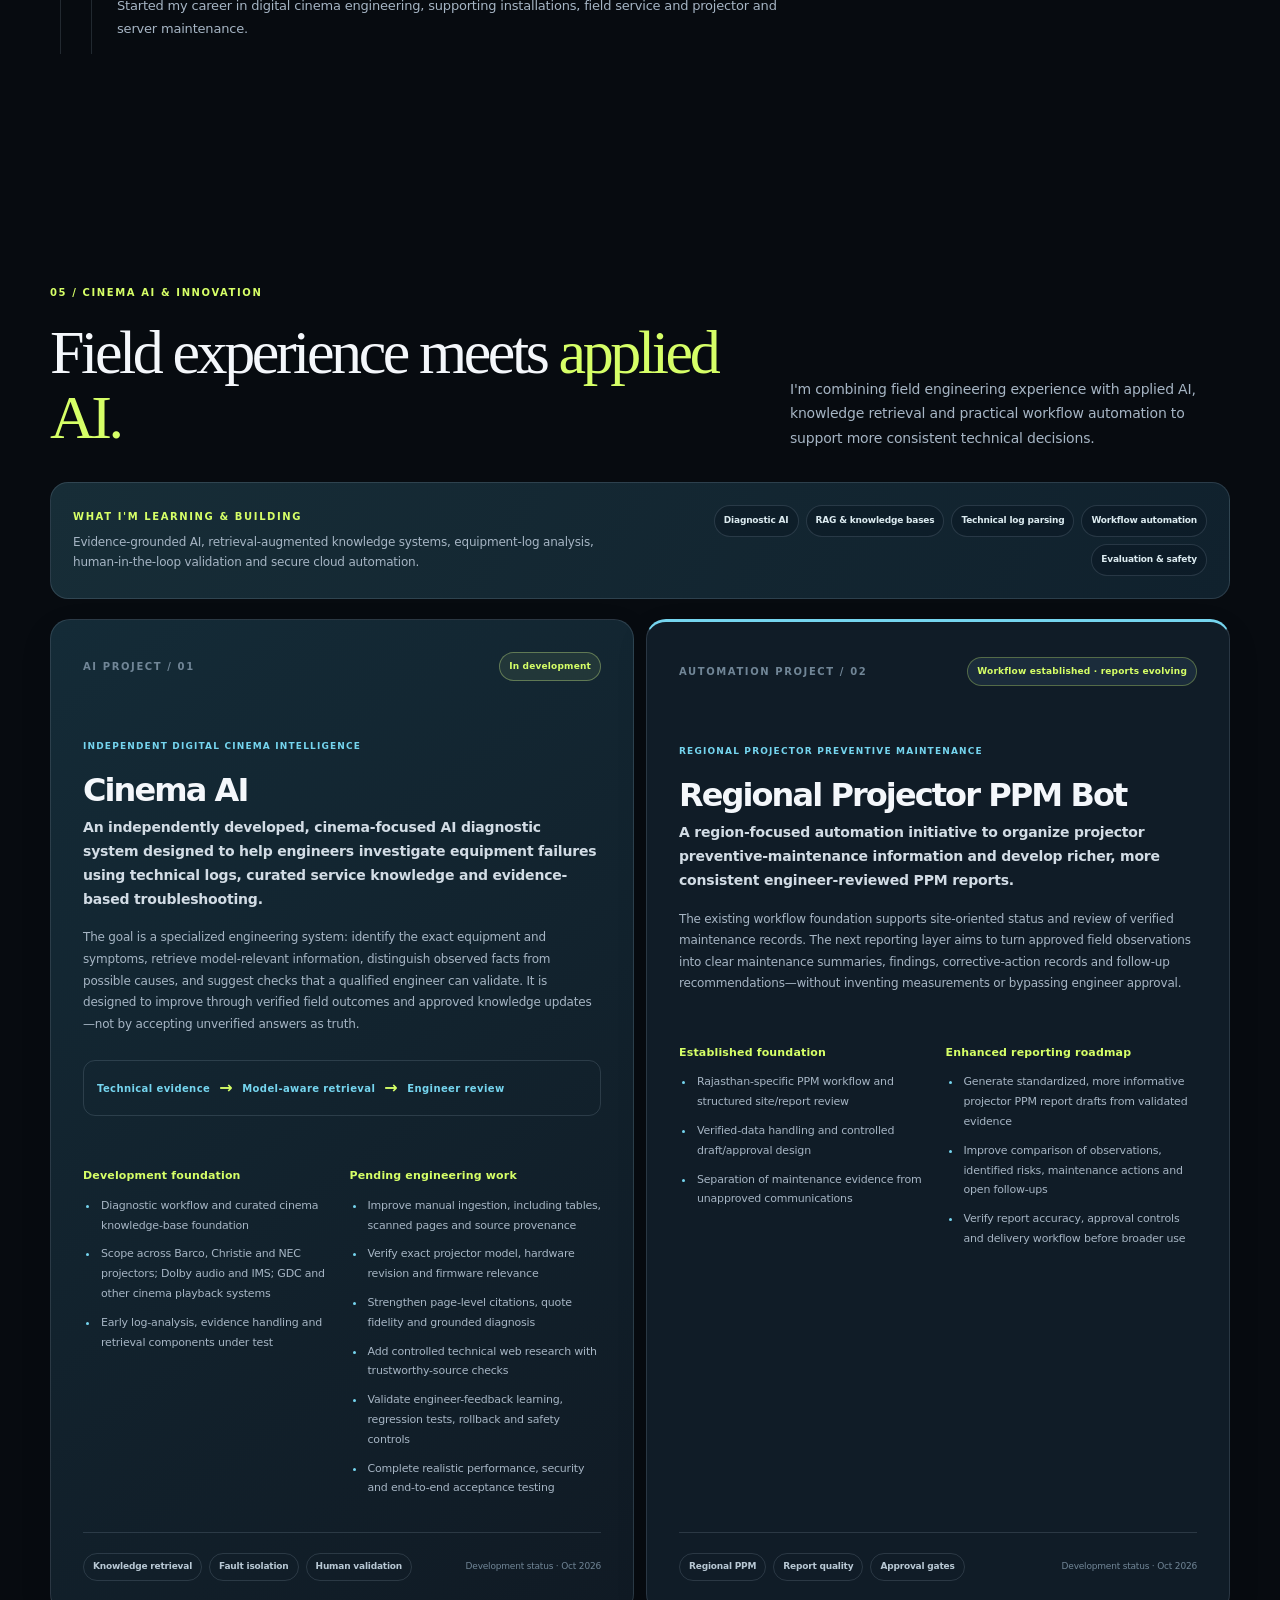
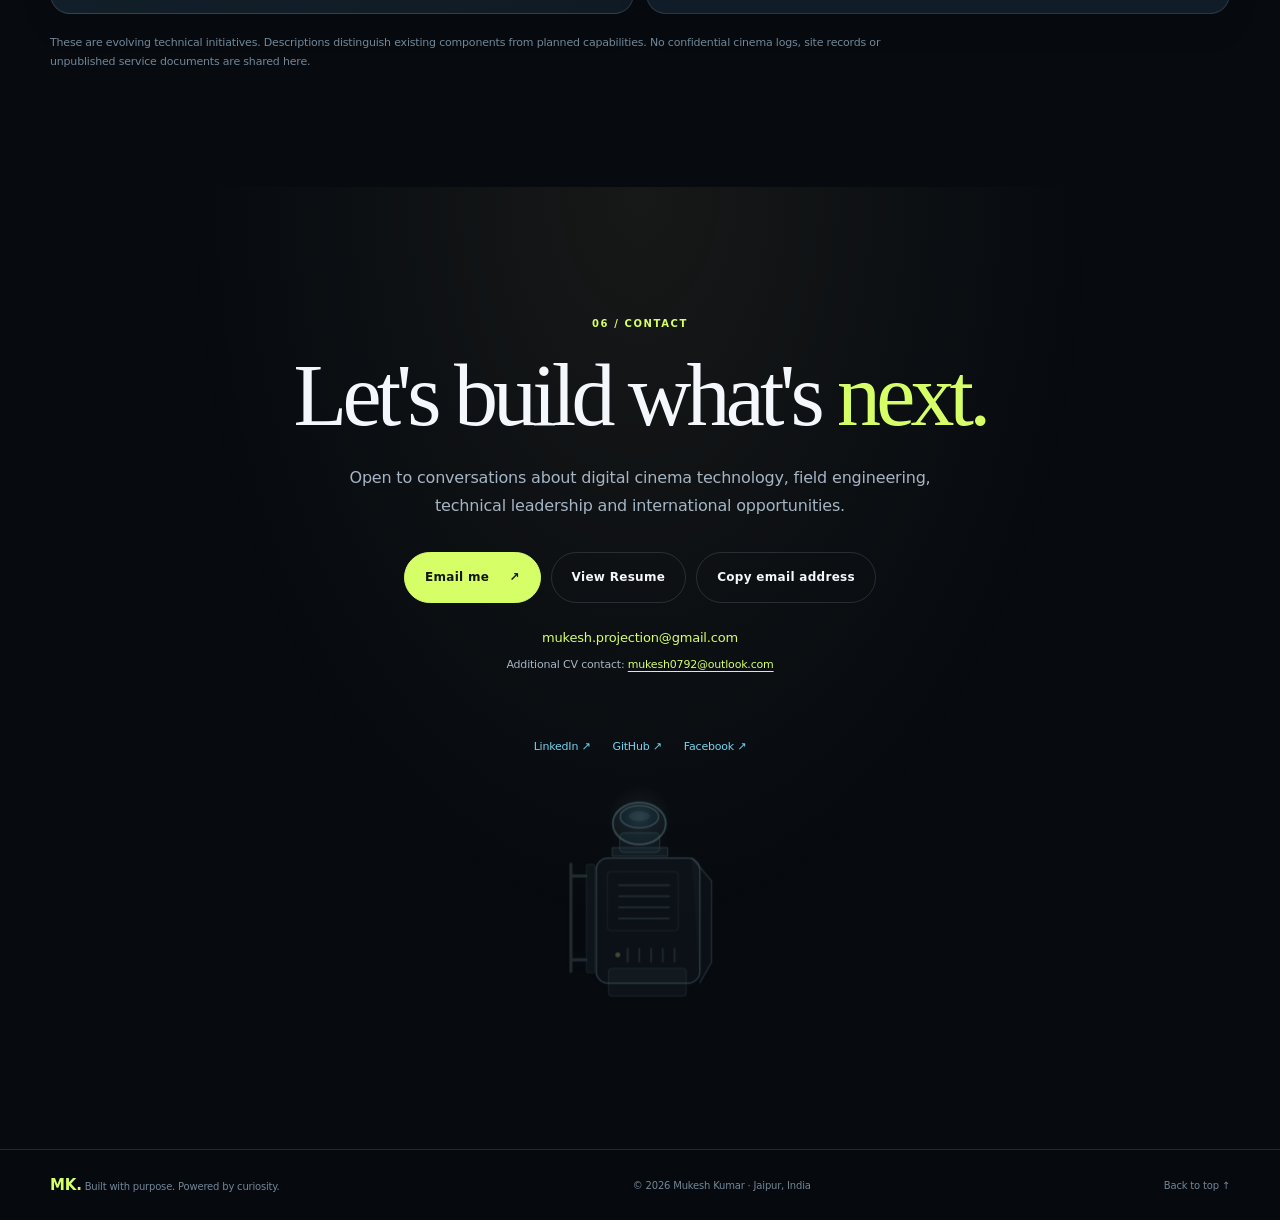
==== commit 274ea9a7: "Restore original Barco and Christie logo assets from main" ====
--- a/index.html
+++ b/index.html
@@ -180,10 +180,10 @@
             <p>OEM service certifications first, followed by clearly identified additional AV and networked-systems training.</p>
           </div>
           <div class="credentials-list">
-            <div class="credential credential--branded"><span class="credential-year">2025</span><div class="credential-description"><h3>Series 4 Advanced Diagnostics &amp; Service — Level 2</h3><p>Barco</p></div><span class="issuer-stamp issuer-stamp--barco" aria-label="Barco certification brand"><img src="./BARCO-clean.svg" alt="Barco logo" loading="lazy" decoding="async" width="110" height="61"></span><span class="credential-type">CERTIFIED</span></div>
-            <div class="credential credential--branded"><span class="credential-year">2023</span><div class="credential-description"><h3>Series 2 Laser Light Upgrade Retrofit — Level 1</h3><p>Barco</p></div><span class="issuer-stamp issuer-stamp--barco" aria-label="Barco certification brand"><img src="./BARCO-clean.svg" alt="Barco logo" loading="lazy" decoding="async" width="110" height="61"></span><span class="credential-type">CERTIFIED</span></div>
-            <div class="credential credential--branded"><span class="credential-year">2022</span><div class="credential-description"><h3>Series 4 Installation, Maintenance &amp; Service — Level 1</h3><p>Barco</p></div><span class="issuer-stamp issuer-stamp--barco" aria-label="Barco certification brand"><img src="./BARCO-clean.svg" alt="Barco logo" loading="lazy" decoding="async" width="110" height="61"></span><span class="credential-type">CERTIFIED</span></div>
-            <div class="credential credential--branded"><span class="credential-year">2025</span><div class="credential-description"><h3>Series I / II Maintenance, RealLaser &amp; CineLife</h3><p>Christie Digital Systems · Projector &amp; lamp safety; RealLaser/CineLife safety and light-source training</p></div><span class="issuer-stamp issuer-stamp--christie" aria-label="Christie training brand"><img src="./Christie-clean.svg" alt="Christie logo" loading="lazy" decoding="async" width="110" height="44"></span><span class="credential-type">TRAINING</span></div>
+            <div class="credential credential--branded"><span class="credential-year">2025</span><div class="credential-description"><h3>Series 4 Advanced Diagnostics &amp; Service — Level 2</h3><p>Barco</p></div><span class="issuer-stamp issuer-stamp--barco" aria-label="Barco certification brand"><img src="./BARCO_logo.png" alt="Barco logo" loading="lazy" decoding="async" width="110" height="61"></span><span class="credential-type">CERTIFIED</span></div>
+            <div class="credential credential--branded"><span class="credential-year">2023</span><div class="credential-description"><h3>Series 2 Laser Light Upgrade Retrofit — Level 1</h3><p>Barco</p></div><span class="issuer-stamp issuer-stamp--barco" aria-label="Barco certification brand"><img src="./BARCO_logo.png" alt="Barco logo" loading="lazy" decoding="async" width="110" height="61"></span><span class="credential-type">CERTIFIED</span></div>
+            <div class="credential credential--branded"><span class="credential-year">2022</span><div class="credential-description"><h3>Series 4 Installation, Maintenance &amp; Service — Level 1</h3><p>Barco</p></div><span class="issuer-stamp issuer-stamp--barco" aria-label="Barco certification brand"><img src="./BARCO_logo.png" alt="Barco logo" loading="lazy" decoding="async" width="110" height="61"></span><span class="credential-type">CERTIFIED</span></div>
+            <div class="credential credential--branded"><span class="credential-year">2025</span><div class="credential-description"><h3>Series I / II Maintenance, RealLaser &amp; CineLife</h3><p>Christie Digital Systems · Projector &amp; lamp safety; RealLaser/CineLife safety and light-source training</p></div><span class="issuer-stamp issuer-stamp--christie" aria-label="Christie training brand"><img src="./Christie-Logo.JPG" alt="Christie logo" loading="lazy" decoding="async" width="110" height="44"></span><span class="credential-type">TRAINING</span></div>
           </div>
           <div class="additional-training" id="extended-av-training">
             <div class="training-heading"><p class="overline">EXTENDED AV TRAINING / NETWORKED SYSTEMS</p><h3>Building beyond traditional projection.</h3><p>Complementing cinema engineering with AV-over-IP, networked audio and installation training. Learning-stage topics are identified separately from OEM service certifications.</p></div>
